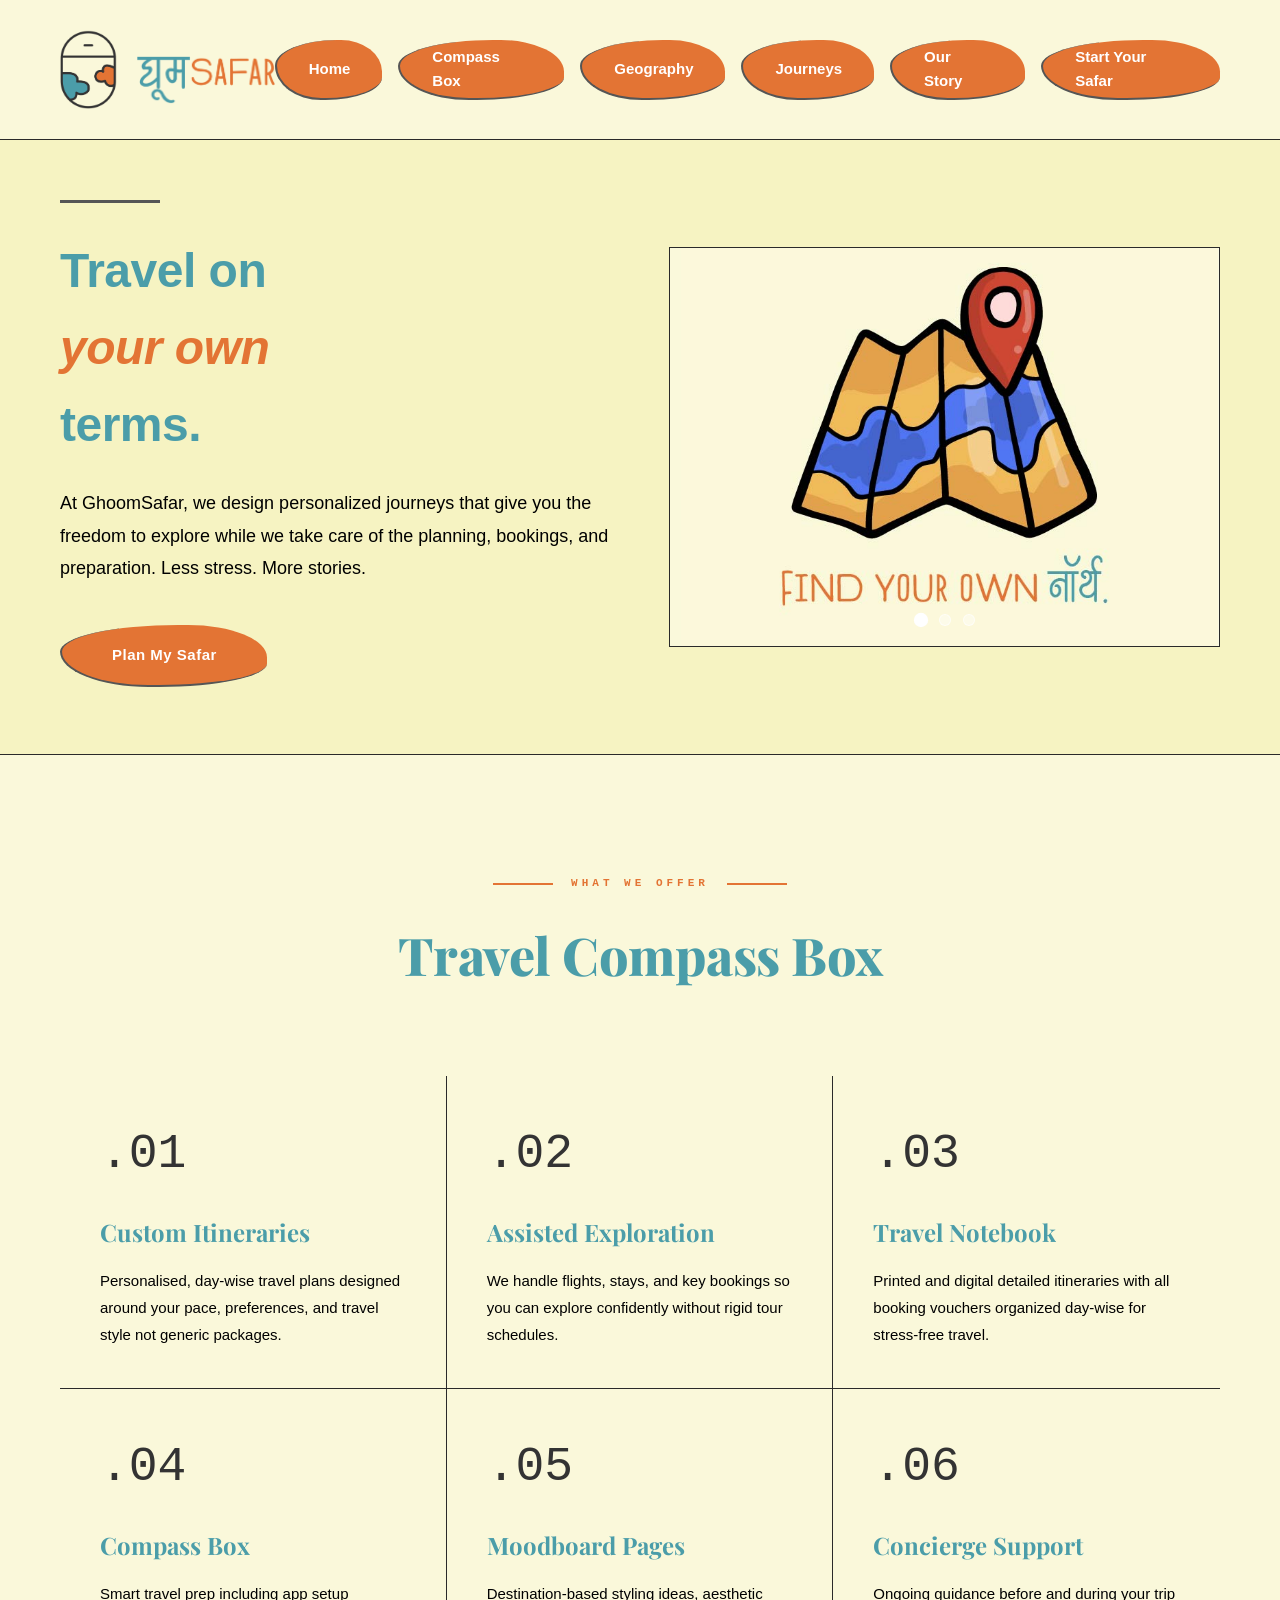
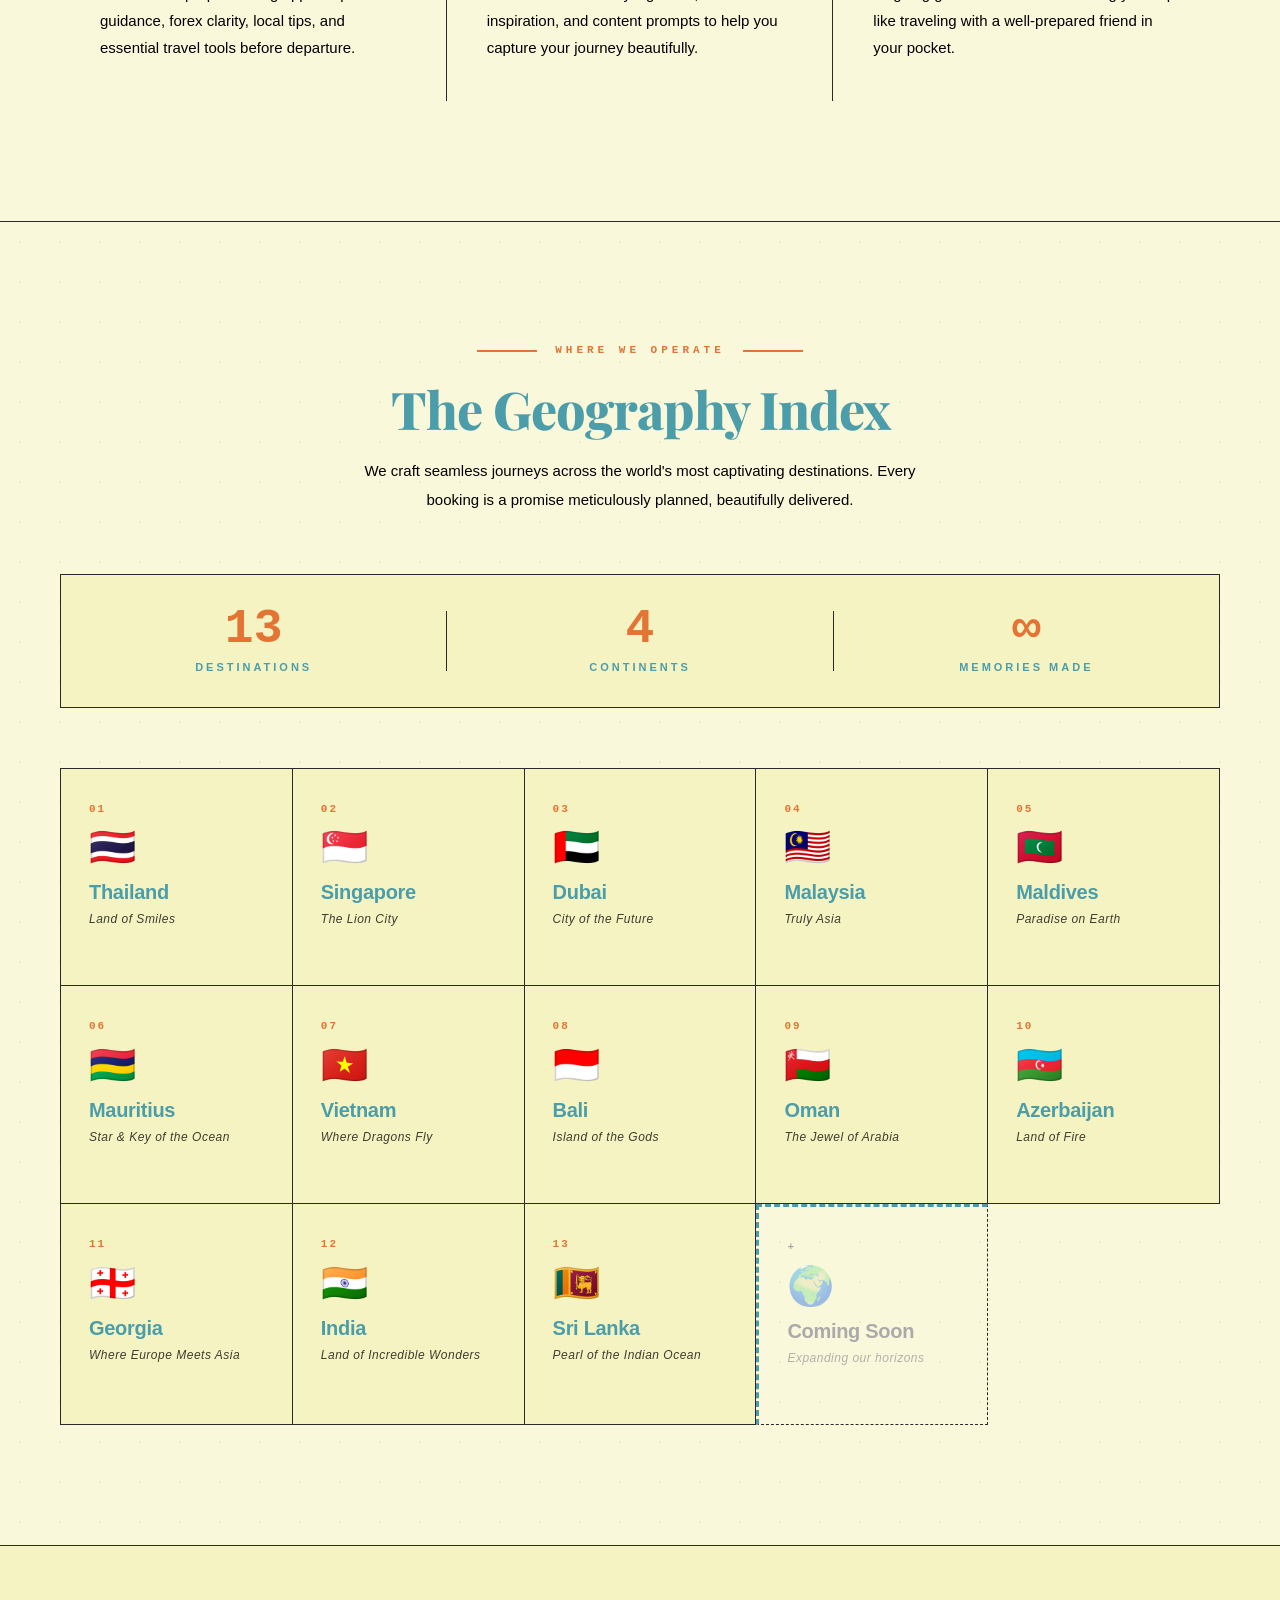
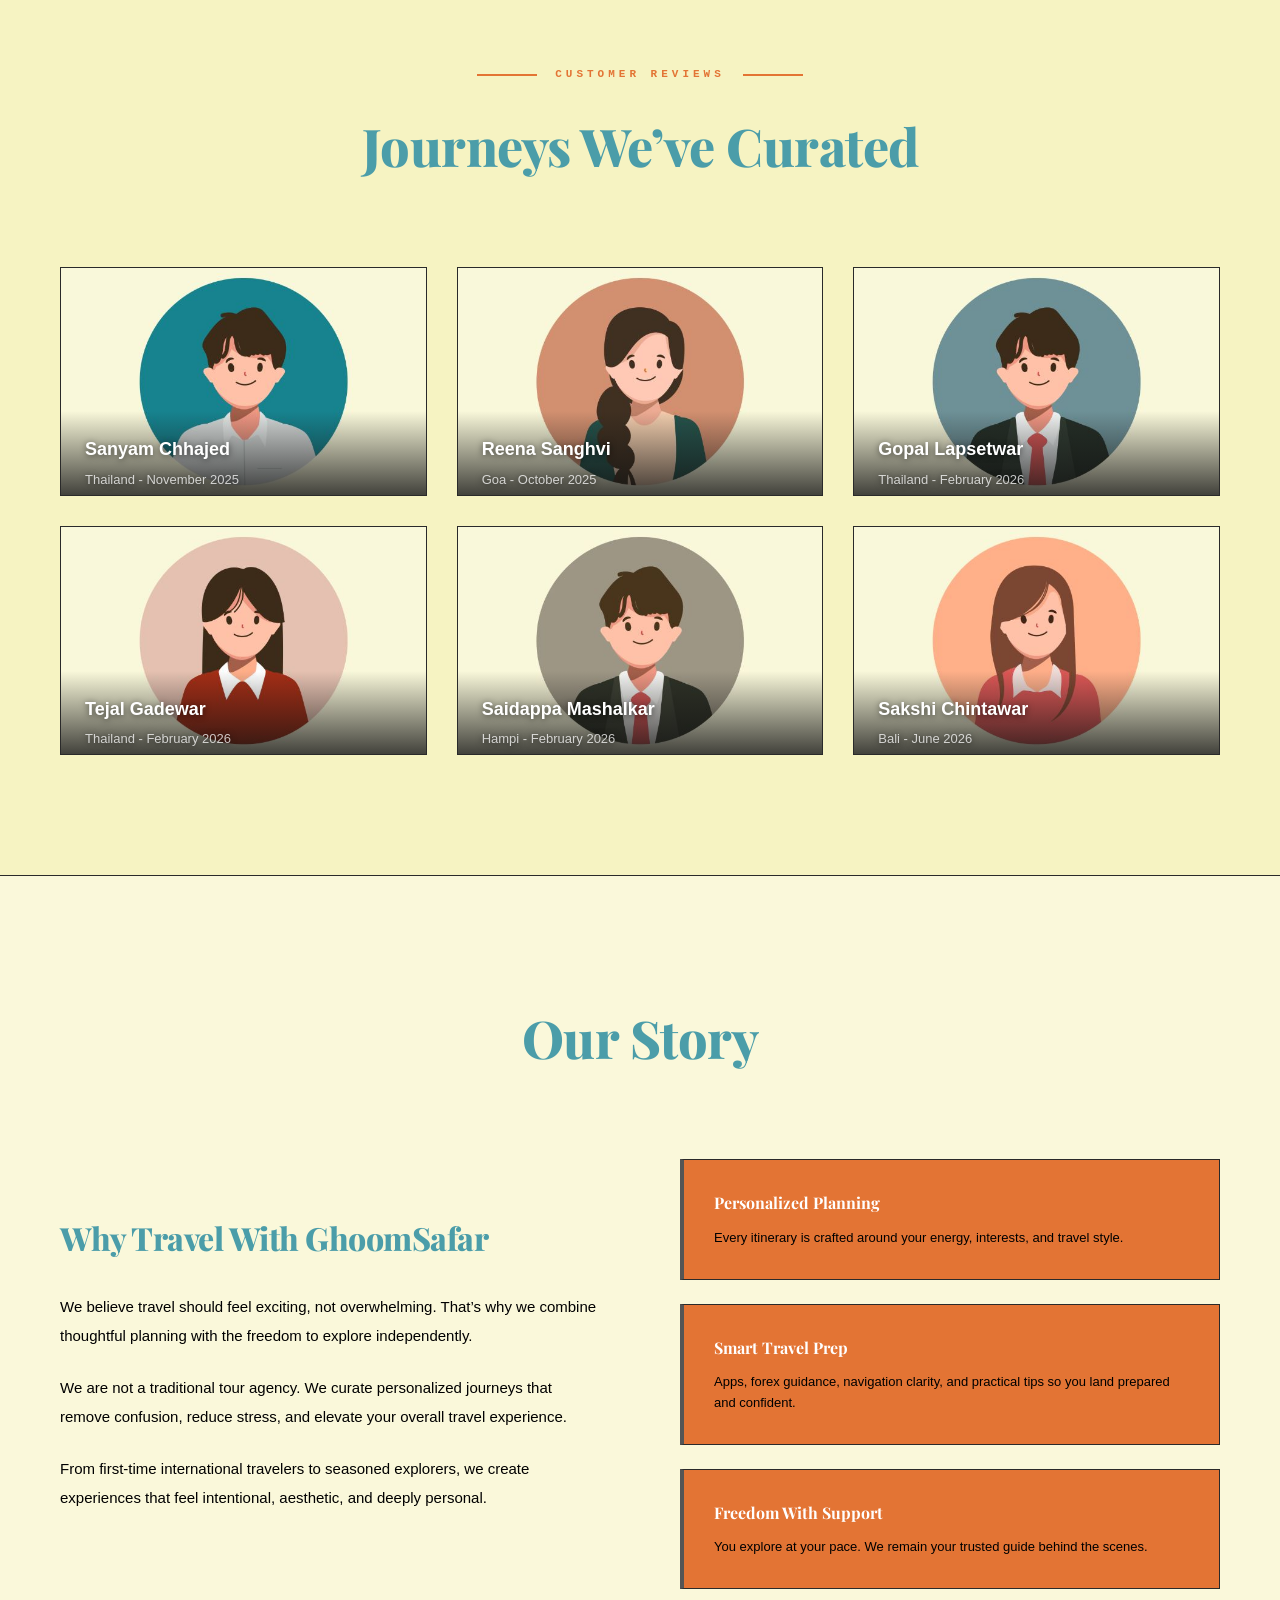
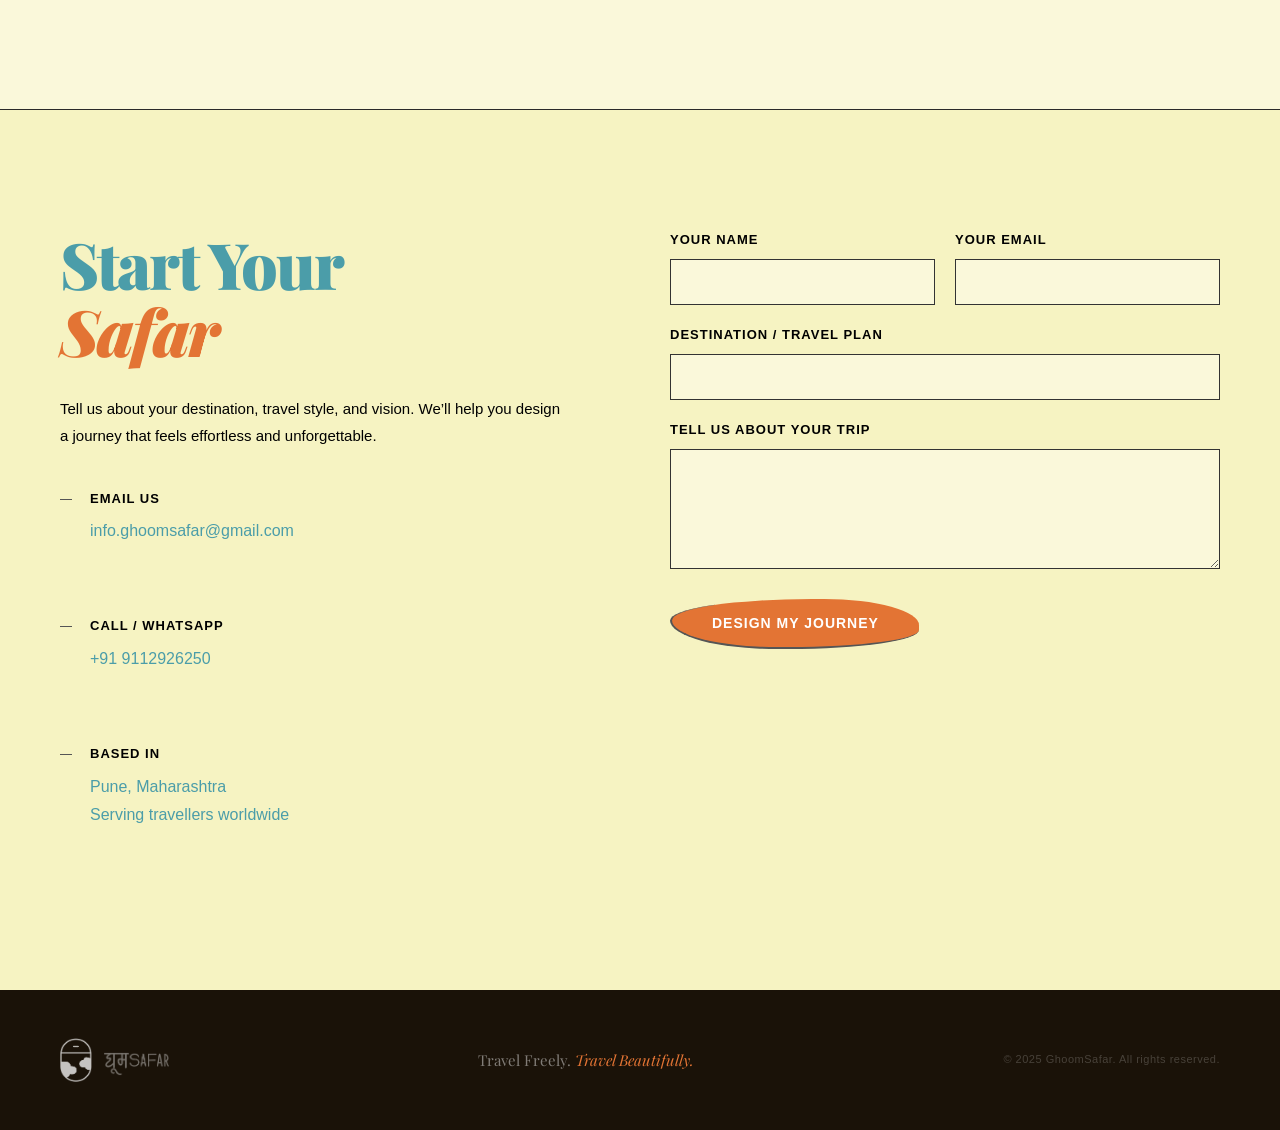
==== index.html @ ec487b44 "SEO enhancements" ====
<!DOCTYPE html>
<html lang="en">
<head>
    <meta charset="UTF-8">
    <meta name="viewport" content="width=device-width, initial-scale=1.0">
    <title>GhoomSafar | Personalized Travel Planning & Custom Itineraries</title>
    <meta name="description" content="GhoomSafar creates personalized, stress-free travel experiences with custom itineraries, assisted bookings, and destination-ready planning across 13+ global destinations.">
    <meta name="keywords" content="GhoomSafar, personalized travel, custom itineraries, travel planning, international travel, travel concierge, holidays to Thailand, Bali, Dubai, India, Sri Lanka, Mauritius">
    <meta name="robots" content="index, follow">
    <meta name="author" content="GhoomSafar">
    <meta name="theme-color" content="#F6F3C2">
    <meta property="og:type" content="website">
    <meta property="og:title" content="GhoomSafar | Personalized Travel Planning & Custom Itineraries">
    <meta property="og:description" content="Travel on your own terms with custom itineraries, assisted bookings, and thoughtful trip planning for global adventures.">
    <meta property="og:url" content="https://www.ghoomsafar.com/">
    <meta property="og:image" content="https://www.ghoomsafar.com/images/GhoomSafar-LogoNoBG.png">
    <meta property="og:site_name" content="GhoomSafar">
    <meta name="twitter:card" content="summary_large_image">
    <meta name="twitter:title" content="GhoomSafar | Personalized Travel Planning & Custom Itineraries">
    <meta name="twitter:description" content="Travel on your own terms with custom itineraries and complete trip support.">
    <meta name="twitter:image" content="https://www.ghoomsafar.com/images/GhoomSafar-LogoNoBG.png">
    <link rel="canonical" href="https://www.ghoomsafar.com/">
    <link rel="stylesheet" href="tooplate-graphite-creative.css">
    <link rel="stylesheet" href="geography-index-section.css">
    <link rel="preconnect" href="https://fonts.googleapis.com">
    <link rel="preconnect" href="https://fonts.gstatic.com" crossorigin>
    <link href="https://fonts.googleapis.com/css2?family=Playfair+Display:ital,wght@0,900;1,700&display=swap" rel="stylesheet">
    <link rel="icon" type="image/png" href="images/favicon.ico">
    <script type="application/ld+json">
    {
      "@context": "https://schema.org",
      "@graph": [
        {
          "@type": "WebSite",
          "name": "GhoomSafar",
          "url": "https://www.ghoomsafar.com/",
          "description": "Personalized travel planning and custom itineraries for stress-free global adventures.",
          "potentialAction": {
            "@type": "SearchAction",
            "target": "https://www.ghoomsafar.com/#contact",
            "query-input": "required name=search_term_string"
          }
        },
        {
          "@type": "TravelAgency",
          "name": "GhoomSafar",
          "url": "https://www.ghoomsafar.com/",
          "logo": "https://www.ghoomsafar.com/images/GhoomSafar-LogoNoBG.png",
          "description": "GhoomSafar creates tailored travel plans, booking support, and curated experiences for travellers across 13+ destinations worldwide.",
          "telephone": "+91-9112926250",
          "email": "info.ghoomsafar@gmail.com",
          "address": {
            "@type": "PostalAddress",
            "addressLocality": "Pune",
            "addressRegion": "Maharashtra",
            "addressCountry": "IN"
          },
          "areaServed": ["Worldwide", "Thailand", "Dubai", "Malaysia", "Maldives", "Mauritius", "Vietnam", "Georgia", "Azerbaijan", "Oman", "India", "Sri Lanka", "Bali"]
        }
      ]
    }
    </script>
<!--

Tooplate 2156 Graphite Creative

https://www.tooplate.com/view/2156-graphite-creative

Free HTML CSS Template

-->
</head>
<body>
    <!-- HEADER -->
    <header>
        <div class="header-container">
            <a href="https://www.ghoomsafar.com/" class="logo-area" onclick="scrollToTop(); return false;">
                <img src="images/GhoomSafar-LogoNoBG.png" alt="GhoomSafar Logo" class="logo-image">
                <div class="logo-text">
                    <img src="images/GhoomSafar-LogoText.png" alt="GhoomSafar" class="brand-text-image">
                </div>
            </a>
            <nav>
                <a href="#home" class="active">Home</a>
                <a href="#services">Compass Box</a>
                <a href="#geography">Geography</a>
                <a href="#portfolio">Journeys</a>
                <a href="#about">Our Story</a>
                <a href="#contact">Start Your Safar</a>
            </nav>
            <button class="menu-toggle" aria-label="Toggle menu">
                <span></span>
                <span></span>
                <span></span>
            </button>
        </div>
    </header>

    <!-- MAIN CONTENT -->
    <main>
        <!-- HERO SECTION -->
        <section id="home" class="section-hero">
            <div class="hero-container">
                <div class="hero-left">
                    <div class="hero-line"></div>
                    <h1 class="hero-title">Travel on<br><em>your own</em><br>terms.</h1>
                    <p>At GhoomSafar, we design personalized journeys that give you the freedom to explore while we take care of the planning, bookings, and preparation. Less stress. More stories.</p>
                    <a href="#contact" class="cta-button">Plan My Safar</a>
                </div>
                <div class="slider-container">
                    <div class="slide active" data-fallback="Travel planning">
                        <img src="images/Slideshow-image-1.jpg" alt="Couple reviewing a custom travel itinerary in a scenic destination">
                    </div>
                    <div class="slide" data-fallback="Travel moments">
                        <img src="images/Slideshow-image-2.jpg" alt="Travel inspiration and destination planning for a tropical escape">
                    </div>
                    <div class="slide" data-fallback="Adventure planning">
                        <img src="images/Slideshow-image-3.jpg" alt="Global travel planning with curated experiences and guided bookings">
                    </div>
                    <div class="slider-dots">
                        <div class="dot active" onclick="currentSlide(0)"></div>
                        <div class="dot" onclick="currentSlide(1)"></div>
                        <div class="dot" onclick="currentSlide(2)"></div>
                    </div>
                </div>
            </div>
        </section>

        <!-- SERVICES SECTION -->
        <section id="services" class="section-services">
            <div class="geography-eyebrow">
                <span class="geo-line"></span>
                <span class="geo-label">WHAT WE OFFER</span>
                <span class="geo-line"></span>
            </div>
            <div class="services-container">
                <h2 class="section-title">Travel Compass Box</h2>
                <div class="services-grid">
                    <div class="service-card">
                        <div class="service-number">.01</div>
                        <h3>Custom Itineraries</h3>
                        <p>Personalised, day-wise travel plans designed around your pace, preferences, and travel style not generic packages.</p>
                    </div>
                    <div class="service-card">
                        <div class="service-number">.02</div>
                        <h3>Assisted Exploration</h3>
                        <p>We handle flights, stays, and key bookings so you can explore confidently without rigid tour schedules.</p>
                    </div>
                    <div class="service-card">
                        <div class="service-number">.03</div>
                        <h3>Travel Notebook</h3>
                        <p>Printed and digital detailed itineraries with all booking vouchers organized day-wise for stress-free travel.</p>
                    </div>
                    <div class="service-card">
                        <div class="service-number">.04</div>
                        <h3>Compass Box</h3>
                        <p>Smart travel prep including app setup guidance, forex clarity, local tips, and essential travel tools before departure.</p>
                    </div>
                    <div class="service-card">
                        <div class="service-number">.05</div>
                        <h3>Moodboard Pages</h3>
                        <p>Destination-based styling ideas, aesthetic inspiration, and content prompts to help you capture your journey beautifully.</p>
                    </div>
                    <div class="service-card">
                        <div class="service-number">.06</div>
                        <h3>Concierge Support</h3>
                        <p>Ongoing guidance before and during your trip like traveling with a well-prepared friend in your pocket.</p>
                    </div>
                </div>
            </div>
        </section>

        <!-- ======== GEOGRAPHY INDEX SECTION ======== -->
        <section class="section-geography" id="geography">
            <div class="geography-container">

                <!-- Section Header -->
                <div class="geography-header">
                    <div class="geography-eyebrow">
                        <span class="geo-line"></span>
                        <span class="geo-label">WHERE WE OPERATE</span>
                        <span class="geo-line"></span>
                    </div>
                    <h2 class="section-title geography-title">The Geography Index</h2>
                    <p class="geography-subtitle">
                        We craft seamless journeys across the world's most captivating destinations.
                        Every booking is a promise meticulously planned, beautifully delivered.
                    </p>
                </div>

                <!-- Stats Row -->
                <div class="geo-stats">
                    <div class="geo-stat">
                        <span class="geo-stat-number" id="countryCounter">13</span>
                        <span class="geo-stat-label">Destinations</span>
                    </div>
                    <div class="geo-stat-divider"></div>
                    <div class="geo-stat">
                        <span class="geo-stat-number">4</span>
                        <span class="geo-stat-label">Continents</span>
                    </div>
                    <div class="geo-stat-divider"></div>
                    <div class="geo-stat">
                        <span class="geo-stat-number">∞</span>
                        <span class="geo-stat-label">Memories Made</span>
                    </div>
                </div>

                <!-- Country Grid -->
                <div class="geo-grid">

                    <!--
                      ============================================================
                      TO ADD NEW COUNTRIES:
                      Copy one .geo-card block below and update:
                        - data-index      → next sequential number (e.g. "12")
                        - data-region     → Asia / Middle East / Africa / etc.
                        - .geo-flag       → emoji flag
                        - .geo-country-name → country name
                        - .geo-tagline    → short description
                        - .geo-coords     → lat/lng for flavour
                      The grid is fluid — new cards slot in automatically.
                      ============================================================
                    -->

                    <div class="geo-card" data-index="01" data-region="Asia">
                        <div class="geo-card-inner">
                            <div class="geo-index">01</div>
                            <div class="geo-flag">🇹🇭</div>
                            <div class="geo-country-name">Thailand</div>
                            <div class="geo-tagline">Land of Smiles</div>
                            <div class="geo-coords">13.7°N · 100.5°E</div>
                            <div class="geo-hover-bar"></div>
                        </div>
                    </div>

                    <div class="geo-card" data-index="02" data-region="Asia">
                        <div class="geo-card-inner">
                            <div class="geo-index">02</div>
                            <div class="geo-flag">🇸🇬</div>
                            <div class="geo-country-name">Singapore</div>
                            <div class="geo-tagline">The Lion City</div>
                            <div class="geo-coords">1.3°N · 103.8°E</div>
                            <div class="geo-hover-bar"></div>
                        </div>
                    </div>

                    <div class="geo-card" data-index="03" data-region="Middle East">
                        <div class="geo-card-inner">
                            <div class="geo-index">03</div>
                            <div class="geo-flag">🇦🇪</div>
                            <div class="geo-country-name">Dubai</div>
                            <div class="geo-tagline">City of the Future</div>
                            <div class="geo-coords">25.2°N · 55.3°E</div>
                            <div class="geo-hover-bar"></div>
                        </div>
                    </div>

                    <div class="geo-card" data-index="04" data-region="Asia">
                        <div class="geo-card-inner">
                            <div class="geo-index">04</div>
                            <div class="geo-flag">🇲🇾</div>
                            <div class="geo-country-name">Malaysia</div>
                            <div class="geo-tagline">Truly Asia</div>
                            <div class="geo-coords">3.1°N · 101.7°E</div>
                            <div class="geo-hover-bar"></div>
                        </div>
                    </div>

                    <div class="geo-card" data-index="05" data-region="Asia">
                        <div class="geo-card-inner">
                            <div class="geo-index">05</div>
                            <div class="geo-flag">🇲🇻</div>
                            <div class="geo-country-name">Maldives</div>
                            <div class="geo-tagline">Paradise on Earth</div>
                            <div class="geo-coords">4.2°N · 73.2°E</div>
                            <div class="geo-hover-bar"></div>
                        </div>
                    </div>

                    <div class="geo-card" data-index="06" data-region="Africa">
                        <div class="geo-card-inner">
                            <div class="geo-index">06</div>
                            <div class="geo-flag">🇲🇺</div>
                            <div class="geo-country-name">Mauritius</div>
                            <div class="geo-tagline">Star &amp; Key of the Ocean</div>
                            <div class="geo-coords">20.3°S · 57.6°E</div>
                            <div class="geo-hover-bar"></div>
                        </div>
                    </div>

                    <div class="geo-card" data-index="07" data-region="Asia">
                        <div class="geo-card-inner">
                            <div class="geo-index">07</div>
                            <div class="geo-flag">🇻🇳</div>
                            <div class="geo-country-name">Vietnam</div>
                            <div class="geo-tagline">Where Dragons Fly</div>
                            <div class="geo-coords">14.1°N · 108.3°E</div>
                            <div class="geo-hover-bar"></div>
                        </div>
                    </div>

                    <div class="geo-card" data-index="08" data-region="Asia">
                        <div class="geo-card-inner">
                            <div class="geo-index">08</div>
                            <div class="geo-flag">🇮🇩</div>
                            <div class="geo-country-name">Bali</div>
                            <div class="geo-tagline">Island of the Gods</div>
                            <div class="geo-coords">8.4°S · 115.2°E</div>
                            <div class="geo-hover-bar"></div>
                        </div>
                    </div>

                    <div class="geo-card" data-index="09" data-region="Middle East">
                        <div class="geo-card-inner">
                            <div class="geo-index">09</div>
                            <div class="geo-flag">🇴🇲</div>
                            <div class="geo-country-name">Oman</div>
                            <div class="geo-tagline">The Jewel of Arabia</div>
                            <div class="geo-coords">23.6°N · 58.6°E</div>
                            <div class="geo-hover-bar"></div>
                        </div>
                    </div>

                    <div class="geo-card" data-index="10" data-region="Caucasus">
                        <div class="geo-card-inner">
                            <div class="geo-index">10</div>
                            <div class="geo-flag">🇦🇿</div>
                            <div class="geo-country-name">Azerbaijan</div>
                            <div class="geo-tagline">Land of Fire</div>
                            <div class="geo-coords">40.4°N · 49.9°E</div>
                            <div class="geo-hover-bar"></div>
                        </div>
                    </div>

                    <div class="geo-card" data-index="11" data-region="Caucasus">
                        <div class="geo-card-inner">
                            <div class="geo-index">11</div>
                            <div class="geo-flag">🇬🇪</div>
                            <div class="geo-country-name">Georgia</div>
                            <div class="geo-tagline">Where Europe Meets Asia</div>
                            <div class="geo-coords">42.3°N · 43.4°E</div>
                            <div class="geo-hover-bar"></div>
                        </div>
                    </div>

                    <div class="geo-card" data-index="12" data-region="Asia">
                        <div class="geo-card-inner">
                            <div class="geo-index">12</div>
                            <div class="geo-flag">🇮🇳</div>
                            <div class="geo-country-name">India</div>
                            <div class="geo-tagline">Land of Incredible Wonders</div>
                            <div class="geo-coords">20.6°N · 78.9°E</div>
                            <div class="geo-hover-bar"></div>
                        </div>
                    </div>

                    <div class="geo-card" data-index="13" data-region="Asia">
                        <div class="geo-card-inner">
                            <div class="geo-index">13</div>
                            <div class="geo-flag">🇱🇰</div>
                            <div class="geo-country-name">Sri Lanka</div>
                            <div class="geo-tagline">Pearl of the Indian Ocean</div>
                            <div class="geo-coords">7.8°N · 80.7°E</div>
                            <div class="geo-hover-bar"></div>
                        </div>
                    </div>

                    <!-- PLACEHOLDER — remove or replace when adding a real country -->
                    <div class="geo-card geo-card-placeholder" data-index="+" data-region="">
                        <div class="geo-card-inner">
                            <div class="geo-index">+</div>
                            <div class="geo-flag">🌍</div>
                            <div class="geo-country-name">Coming Soon</div>
                            <div class="geo-tagline">Expanding our horizons</div>
                            <div class="geo-coords">— · —</div>
                            <div class="geo-hover-bar"></div>
                        </div>
                    </div>

                </div>

            </div>
        </section>
        <!-- ======== END GEOGRAPHY INDEX SECTION ======== -->

        <!-- PORTFOLIO SECTION -->
        <section id="portfolio" class="section-portfolio">
            <div class="geography-eyebrow">
                <span class="geo-line"></span>
                <span class="geo-label">CUSTOMER REVIEWS</span>
                <span class="geo-line"></span>
            </div>
            <div class="portfolio-container">
                <h2 class="section-title">Journeys We’ve Curated</h2>
                <div class="portfolio-grid">
                    <div class="portfolio-item">
                        <img src="images/tooplate-creative-21.jpg" alt="Sanyam Chhajed's Thailand trip review and travel experience" loading="lazy">
                        <div class="portfolio-label">
                            <h3>Sanyam Chhajed</h3>
                            <p>Thailand - November 2025</p>
                        </div>
                        <div class="portfolio-data" hidden>
                            <p class="description">Thank you so much for such a wonderful trip. The travel was extremely smooth because all of the bookings you did were perfect. You guys were our google for the entire trip - just a message away, and we had our help in all the ways that we wanted. Definitely recommend choosing them for your next travels.</p>
                            <a href="https://www.youtube.com/@thatgoodgene" class="visit-url">View Journey</a>
                        </div>
                    </div>
                    <div class="portfolio-item">
                        <img src="images/tooplate-creative-22.jpg" alt="Reena Sanghvi's Goa trip feedback and itinerary review" loading="lazy">
                        <div class="portfolio-label">
                            <h3>Reena Sanghvi</h3>
                            <p>Goa - October 2025</p>
                        </div>
                        <div class="portfolio-data" hidden>
                            <p class="description">Thank you so much Surabhi and Nilay. Bahut sundar arrangement tha. Hume vishwaas hi nai hua ki flight se aana jaana karke aur itne sundar hotel me stay karne ke baad bhi humara itne reasonable price me trip kaise hua! Goa me hum sab ladies ne bahut enjoy kiya. God bless both of you 🥰🥰🥰</p>
                            <a href="https://www.youtube.com/@thatgoodgene" class="visit-url">View Journey</a>
                        </div>
                    </div>
                    <div class="portfolio-item">
                        <img src="images/tooplate-creative-23.jpg" alt="Gopal Lapsetwar's Thailand itinerary planning experience" loading="lazy">
                        <div class="portfolio-label">
                            <h3>Gopal Lapsetwar</h3>
                            <p>Thailand - February 2026</p>
                        </div>
                        <div class="portfolio-data" hidden>
                            <p class="description">We had a really great experience planning our Thailand trip with GhoomSafar. They prepared the itinerary exactly according to our preferences and were very flexible whenever we wanted to adjust or change places to visit.
                                The best part was the consolidated itinerary they shared with all the QR codes, timings, cab details, and contact numbers in one place. It made things extremely convenient during the trip, as we didn’t have to search for information anywhere else.
                                Whenever we had any questions or needed help, they were always available and very polite in their responses. The hotels they suggested were also excellent and perfectly within our budget.
                                Since they are experienced travelers, their suggestions about which places would be worth visiting really helped us make better decisions.
                                Overall, the entire trip was smooth, well-organized, and stress-free. Would definitely recommend them to anyone planning a Thailand trip.</p>
                            <a href="https://www.youtube.com/@thatgoodgene" class="visit-url">View Journey</a>
                        </div>
                    </div>
                    <div class="portfolio-item">
                        <img src="images/tooplate-creative-24.jpg" alt="Tejal Gadewar's Thailand trip review and budget-friendly itinerary" loading="lazy">
                        <div class="portfolio-label">
                            <h3>Tejal Gadewar</h3>
                            <p>Thailand - February 2026</p>
                        </div>
                        <div class="portfolio-data" hidden>
                            <p class="description">We were given multiple options for itinerary planning according to our preferences for the trip. The team helped us to explore certian locations on our own and that helped us to save a hefty amount of bucks. They are genuine, extremely supportive and we felt safe and that our money & trip was in safe hands with them.</p>
                            <a href="https://www.youtube.com/@thatgoodgene" class="visit-url">View Journey</a>
                        </div>
                    </div>
                    <div class="portfolio-item">
                        <img src="images/tooplate-creative-25.jpg" alt="Saidappa Mashalkar's Hampi trip with smooth travel planning" loading="lazy">
                        <div class="portfolio-label">
                            <h3>Saidappa Mashalkar</h3>
                            <p>Hampi - February 2026</p>
                        </div>
                        <div class="portfolio-data" hidden>
                            <p class="description">Thank you Nilay and Surabhi for such a wonderful trip arrangement. Stay was excellent, travel bus and driver were also good and food was amazing.
                                Entire Trip was very very well organised, we enjoyed a lot.
                                Thank you.</p>
                            <a href="https://www.youtube.com/@thatgoodgene" class="visit-url">View Journey</a>
                        </div>
                    </div>
                    <div class="portfolio-item">
                        <img src="images/tooplate-creative-26.jpg" alt="Sakshi Chintawar's Bali honeymoon planning and travel ideas" loading="lazy">
                        <div class="portfolio-label">
                            <h3>Sakshi Chintawar</h3>
                            <p>Bali - June 2026</p>
                        </div>
                        <div class="portfolio-data" hidden>
                            <p class="description">We are planning our honeymoon with GhoomSafar and they have given us some stellar ideas to explore unique places, get offbeat experiences, avoid rush and get the full bank for our bucks. We will definitely recommend GhoomSafar for best itineraries and value for money.</p>
                            <a href="https://www.youtube.com/@thatgoodgene" class="visit-url">View Journey</a>
                        </div>
                    </div>
                </div>
            </div>
        </section>

        <!-- ABOUT SECTION -->
        <section id="about" class="section-about">
            <h2 class="section-title">Our Story</h2>
            <div class="about-container">
                <div class="about-content">
                    <h3>Why Travel With GhoomSafar</h3>
                    <p>We believe travel should feel exciting, not overwhelming. That’s why we combine thoughtful planning with the freedom to explore independently.</p>
                    <p>We are not a traditional tour agency. We curate personalized journeys that remove confusion, reduce stress, and elevate your overall travel experience.</p>
                    <p>From first-time international travelers to seasoned explorers, we create experiences that feel intentional, aesthetic, and deeply personal.</p>
                </div>
                <div class="about-blocks">
                    <div class="about-block">
                        <h4>Personalized Planning</h4>
                        <p>Every itinerary is crafted around your energy, interests, and travel style.</p>
                    </div>
                    <div class="about-block">
                        <h4>Smart Travel Prep</h4>
                        <p>Apps, forex guidance, navigation clarity, and practical tips so you land prepared and confident.</p>
                    </div>
                    <div class="about-block">
                        <h4>Freedom With Support</h4>
                        <p>You explore at your pace. We remain your trusted guide behind the scenes.</p>
                    </div>
                </div>
            </div>
        </section>

        <!-- CONTACT SECTION -->
        <section id="contact" class="section-contact">
            <div class="contact-container">
                <div class="contact-info">
                    <h3>Start Your<br><em>Safar</em></h3>
                    <p>Tell us about your destination, travel style, and vision. We’ll help you design a journey that feels effortless and unforgettable.</p>
                    <div class="contact-details">
                        <div class="contact-item">
                            <label>Email Us</label>
                            <p>info.ghoomsafar@gmail.com</p>
                        </div>
                        <div class="contact-item">
                            <label>Call / WhatsApp</label>
                            <p>+91 9112926250</p>
                        </div>
                        <div class="contact-item">
                            <label>Based In</label>
                            <p>Pune, Maharashtra<br>Serving travellers worldwide</p>
                        </div>
                    </div>
                </div>
                <form class="contact-form" id="contactForm">
                    <div class="form-row">
                        <div class="form-group">
                            <label for="name">Your Name</label>
                            <input type="text" id="name" name="name" required>
                        </div>
                        <div class="form-group">
                            <label for="email">Your Email</label>
                            <input type="email" id="email" name="email" required>
                        </div>
                    </div>
                    <div class="form-group full-width">
                        <label for="subject">Destination / Travel Plan</label>
                        <input type="text" id="subject" name="subject" required>
                    </div>
                    <div class="form-group full-width">
                        <label for="message">Tell Us About Your Trip</label>
                        <textarea id="message" name="message" required></textarea>
                    </div>
                    <button type="submit" class="submit-btn">Design My Journey</button>
                </form>
                <div class="form-success" id="formSuccess">
                    <div class="success-icon">✈</div>
                    <h4>Your Safar request is on its way!</h4>
                    <p>We'll get back to you within 24 hours.</p>
                </div>
            </div>
        </section>

        <!-- PORTFOLIO MODAL -->
        <div id="portfolioModal" class="portfolio-modal">
            <div class="modal-content">
                <button class="modal-close" onclick="closePortfolioModal()">&times;</button>
                <img id="modalImage" src="" alt="" class="modal-image">
                <div class="modal-details">
                    <h3 id="modalTitle"></h3>
                    <p id="modalCategory"></p>
                    <p id="modalDescription"></p>
                    <ul id="modalFeatures"></ul>

                </div>
            </div>
        </div>
    </main>

    <!-- FOOTER -->
    <footer>
        <div class="footer-inner">
            <div class="footer-left">
                <img src="images/GhoomSafar-LogoNoBG.png" alt="GhoomSafar Logo" class="footer-logo-img">
                <img src="images/GhoomSafar-LogoText.png" alt="GhoomSafar" class="footer-logo-text">
            </div>
            <p class="footer-tagline">Travel Freely. <em>Travel Beautifully.</em></p>
            <p class="footer-copy">© 2025 GhoomSafar. All rights reserved.</p>
        </div>
    </footer>

    <script data-cfasync="false" src="/cdn-cgi/scripts/5c5dd728/cloudflare-static/email-decode.min.js"></script>
	<script src="tooplate-graphite-script.js"></script>
    <script src="geography-index-section.js"></script>
</body>
</html>
---- tooplate-graphite-creative.css ----
@charset "utf-8";
/* CSS Document 

Tooplate 2156 Graphite Creative

https://www.tooplate.com/view/2156-graphite-creative

*/

* {
	margin: 0;
	padding: 0;
	box-sizing: border-box;
}

html {
	scroll-behavior: smooth;
}

body {
	font-family: 'Segoe UI', Tahoma, Geneva, Verdana, sans-serif;
	background-color: #F6F3C2;
	color: #4B9DA9;
	line-height: 1.6;
}

/* HEADER */
header {
	height: 140px;
	background-color: #faf8da;
	border-bottom: 1px solid #2a2a2a;
	display: flex;
	align-items: center;
	justify-content: space-between;
	padding: 0 60px;
	position: sticky;
	top: 0;
	z-index: 100;
}

.header-container {
	max-width: 1200px;
	margin: 0 auto;
	width: 100%;
	display: flex;
	align-items: center;
	justify-content: space-between;
}

.logo-area {
	display: flex;
	align-items: center;
	gap: 20px;
	cursor: pointer;
	text-decoration: none;
	color: #4B9DA9;
	transition: all 0.3s ease;
}

.logo-area:hover {
	opacity: 0.8;
}

/*.logo-vector {
	width: 80px;
	height: 80px;
	background: linear-gradient(135deg, #444 0%, #333 100%);
	clip-path: polygon(0 0, 100% 0, 80% 100%, 0 80%);
	display: flex;
	align-items: center;
	justify-content: center;
	font-weight: bold;
	color: white;
	font-size: 24px;
}*/

.logo-image {
	height: 80px;
	width: auto;
	object-fit: contain;
}

.brand-text-image {
    margin-top: 20px;
	height: 50px;   /* matches previous heading visual height */
	width: auto;
	display: block;
}

.logo-text p {
	font-size: 12px;
	color: #000;
	margin-top: 4px;
	letter-spacing: 2px;
	text-transform: uppercase;
}

/* NAVIGATION */
nav {
	display: flex;
	gap: 16px;
	align-items: center;
}

nav a {
	height: 60px;
	padding: 0 32px;
	display: flex;
	align-items: center;
	background-color: #E37434;
	color: #ffffff;
	text-decoration: none;
	font-size: 15px;
	font-weight: 600;
	border-left: 2px solid #555;
	border-bottom: 2px solid #555;
	transition: all 0.3s ease;
	position: relative;
	overflow: hidden;
	cursor: pointer;
	clip-path: polygon(0 0, 85% 0, 100% 100%, 0 100%);
}

nav a::before {
	content: '';
	position: absolute;
	bottom: 0;
	left: 0;
	width: 100%;
	height: 0;
	background-color: #444;
	transition: height 0.3s ease;
	z-index: -1;
}

nav a:hover,
nav a.active {
	color: white;
}

nav a:hover::before,
nav a.active::before {
	height: 20%;
}

/* MOBILE MENU TOGGLE */
.menu-toggle {
	display: none;
	flex-direction: column;
	gap: 6px;
	cursor: pointer;
	background: none;
	border: none;
	padding: 0;
}

.menu-toggle span {
	width: 28px;
	height: 3px;
	background-color: #4B9DA9;
	transition: all 0.3s ease;
}

/* MAIN SECTIONS */
main {
	min-height: calc(100vh - 200px);
}

/* HERO SECTION */
.section-hero {
	min-height: 480px;
	display: flex;
	align-items: center;
	padding: 60px;
	background-color: #F6F3C2;
	position: relative;
	overflow: hidden;
}

.hero-container {
	max-width: 1200px;
	margin: 0 auto;
	width: 100%;
	display: flex;
	gap: 60px;
	align-items: center;
}

.hero-left {
	flex: 1;
	z-index: 2;
}

.hero-line {
	width: 100px;
	height: 3px;
	background: #555;
	margin: 0 0 30px 0;
}

.hero-left h1,
.hero-left h2 {
	font-size: 48px;
	font-weight: 600;
	margin-bottom: 24px;
	letter-spacing: -0.5px;
}

.hero-left h1 em,
.hero-left h2 em {
	font-style: italic;
	color: #E37434;
	font-weight: 700;
}

.hero-left p {
	font-size: 18px;
	color: #000;
	margin-bottom: 40px;
	line-height: 1.8;
}

.cta-button {
	display: inline-block;
	padding: 18px 50px;
	background-color: #E37434;
	color: white;
	text-decoration: none;
	font-weight: 600;
	font-size: 15px;
	border: none;
	border-left: 2px solid #555;
	border-bottom: 2px solid #555;
	transition: all 0.3s ease;
	letter-spacing: 0.5px;
	cursor: pointer;
	position: relative;
	overflow: hidden;
	clip-path: polygon(0 0, 90% 0, 100% 100%, 0 100%);
}

.cta-button::before {
	content: '';
	position: absolute;
	bottom: 0;
	left: 0;
	width: 100%;
	height: 0;
	background-color: #444;
	transition: height 0.3s ease;
	z-index: -1;
}

.cta-button:hover {
	color: white;
}

.cta-button:hover::before {
	height: 20%;
}

/* IMAGE SLIDER - FIXED WITH FADE ANIMATION */
.slider-container {
	flex: 1;
	position: relative;
	height: 400px;
	overflow: hidden;
	border: 1px solid #2a2a2a;
	background-color: #E37434;
	background-image: linear-gradient(135deg, #E37434 0%, #2a2a2a 100%);
}

.slide {
	position: absolute;
	width: 100%;
	height: 100%;
	opacity: 0;
	transition: opacity 1.5s ease-in-out;
	display: flex;
	align-items: center;
	justify-content: center;
	background-color: #F6F3C2;
}

.slide.active {
	opacity: 1;
	z-index: 5;
}

.slide img {
	width: 100%;
	height: 100%;
	object-fit: cover;
	display: block;
}

/* Fallback text for slides if images don't load */
.slide::after {
	content: attr(data-fallback);
	position: absolute;
	top: 50%;
	left: 50%;
	transform: translate(-50%, -50%);
	color: #555;
	font-size: 18px;
	text-align: center;
	opacity: 0;
	transition: opacity 0.3s;
}

.slide img[alt] {
	position: relative;
}

.slide img:not([src]),
.slide img[src=""] {
	opacity: 0;
}

.slide:not(:has(img[src])) ::after {
	opacity: 1;
}

.slider-dots {
	position: absolute;
	bottom: 20px;
	left: 50%;
	transform: translateX(-50%);
	display: flex;
	gap: 12px;
	z-index: 10;
}

.dot {
	width: 12px;
	height: 12px;
	background-color: rgba(255, 255, 255, 0.4);
	border-radius: 50%;
	cursor: pointer;
	transition: all 0.3s ease;
	border: 1px solid rgba(255, 255, 255, 0.6);
}

.dot.active {
	background-color: white;
	transform: scale(1.2);
}

/* SERVICES SECTION - REDESIGNED WITH NUMBERS */
.section-services {
	padding: 120px 60px;
	background-color: #faf8da;
	border-top: 1px solid #2a2a2a;
}

.services-container {
	max-width: 1200px;
	margin: 0 auto;
}

.section-title {
	font-size: 52px;
	font-weight: 800;
	margin-bottom: 80px;
	text-align: center;
	letter-spacing: -0.5px;
}

.services-grid {
	display: grid;
	grid-template-columns: repeat(auto-fit, minmax(320px, 1fr));
	gap: 0;
}

.service-card {
	padding: 40px;
	background-color: transparent;
	border-right: 1px solid #2a2a2a;
	border-bottom: 1px solid #2a2a2a;
	transition: all 0.3s ease;
	position: relative;
	overflow: hidden;
}

.service-card:nth-child(3n) {
	border-right: none;
}

.service-card:nth-last-child(-n+3) {
	border-bottom: none;
}

.service-card::before {
	content: '';
	position: absolute;
	top: 0;
	left: 0;
	width: 4px;
	height: 0;
	background: linear-gradient(180deg, #555 0%, #333 100%);
	transition: height 0.3s ease;
}

.service-card:hover::before {
	height: 100%;
}

.service-number {
	font-size: 48px;
	font-weight: 300;
	color: #333;
	margin-bottom: 20px;
	font-family: 'Courier New', monospace;
	position: relative;
	display: inline-block;
}

.service-card:hover .service-number {
	color: #555;
}

.service-number::after {
	content: '';
	position: absolute;
	bottom: -5px;
	left: 0;
	width: 100%;
	height: 1px;
	background: #555;
	transform: scaleX(0);
	transition: transform 0.3s ease;
}

.service-card:hover .service-number::after {
	transform: scaleX(1);
}

.service-card h3 {
	font-size: 24px;
	margin-bottom: 16px;
	font-weight: 700;
}

.service-card p {
	color: #000;
	font-size: 15px;
	line-height: 1.8;
}

/* PORTFOLIO SECTION */
.section-portfolio {
	padding: 120px 60px;
	background-color: #F6F3C2;
	border-top: 1px solid #2a2a2a;
}

.portfolio-container {
	max-width: 1200px;
	margin: 0 auto;
}

.portfolio-grid {
	display: grid;
	grid-template-columns: repeat(auto-fit, minmax(300px, 1fr));
	gap: 30px;
}

.portfolio-item {
	aspect-ratio: 16/10;
	background: #E37434;
	border: 1px solid #2a2a2a;
	overflow: hidden;
	position: relative;
	cursor: pointer;
}

.portfolio-item::before {
	content: '';
	position: absolute;
	top: 0;
	left: 0;
	right: 0;
	bottom: 0;
	background: linear-gradient(135deg, #000 0%, transparent 100%);
	opacity: 0;
	transition: opacity 0.3s ease;
	z-index: 1;
}

.portfolio-item:hover::before {
	opacity: 0.4;
}

.portfolio-item img {
	width: 100%;
	height: 100%;
	object-fit: cover;
	transition: transform 0.3s ease;
}

.portfolio-item:hover img {
	transform: scale(1.05);
}

.portfolio-label {
	position: absolute;
	bottom: 0;
	left: 0;
	right: 0;
	padding: 24px;
	background: linear-gradient(180deg, transparent 0%, rgba(18, 18, 18, 0.98) 100%);
	transform: translateY(20px);
	transition: transform 0.3s ease;
	z-index: 2;
}

.portfolio-item:hover .portfolio-label {
	transform: translateY(0);
}

.portfolio-label h3 {
	font-size: 18px;
	margin-bottom: 6px;
	font-weight: 700;
	color: #ffffff;
	text-shadow: 0 1px 6px rgba(0, 0, 0, 0.6);
}

.portfolio-label p {
	font-size: 13px;
	color: rgba(255, 255, 255, 0.75);
	text-shadow: 0 1px 6px rgba(0, 0, 0, 0.6);
}

/* ABOUT SECTION */
.section-about {
	padding: 120px 60px;
	background-color: #faf8da;
	border-top: 1px solid #2a2a2a;
}

.about-container {
	max-width: 1200px;
	margin: 0 auto;
	display: grid;
	grid-template-columns: 1fr 1fr;
	gap: 80px;
	align-items: center;
}

.about-content h3 {
	font-size: 32px;
	font-weight: 800;
	margin-bottom: 30px;
	letter-spacing: -0.5px;
}

.about-content p {
	color: #000;
	margin-bottom: 24px;
	line-height: 1.9;
	font-size: 15px;
}

.about-content p a {
	color: #4B9DA9;
	text-decoration: underline;
	transition: color 0.3s ease;
}

.about-content p a:hover {
	color: white;
}

.about-blocks {
	display: flex;
	flex-direction: column;
	gap: 24px;
}

.about-block {
	padding: 30px;
	background-color: #E37434;
	border-left: 4px solid #555;
	border-top: 1px solid #2a2a2a;
	border-right: 1px solid #2a2a2a;
	border-bottom: 1px solid #2a2a2a;
}

.about-block h4 {
	font-size: 16px;
	margin-bottom: 12px;
	font-weight: 700;
	color: #ffffff;
}

.about-block p {
	font-size: 13px;
	color: #000;
	margin-bottom: 0;
}

/* CONTACT SECTION - IMPROVED 2 COLUMN DESIGN */
.section-contact {
	padding: 120px 60px;
	background-color: #F6F3C2;
	border-top: 1px solid #2a2a2a;
}

.contact-container {
	max-width: 1200px;
	margin: 0 auto;
	display: grid;
	grid-template-columns: 1fr 1fr;
	gap: 60px;
}

.contact-info {
	padding-right: 40px;
}

.contact-info h3 {
	font-size: 36px;
	font-weight: 800;
	margin-bottom: 30px;
}

.contact-info p {
	color: #000;
	margin-bottom: 40px;
	font-size: 15px;
	line-height: 1.8;
}

.contact-details {
	display: flex;
	flex-direction: column;
	gap: 30px;
}

.contact-item {
	display: flex;
	flex-direction: column;
	gap: 8px;
	position: relative;
	padding-left: 30px;
}

.contact-item::before {
	content: '';
	position: absolute;
	left: 0;
	top: 10px;
	width: 12px;
	height: 1px;
	background-color: #555;
}

.contact-item label {
	font-size: 13px;
	color: #000;
	text-transform: uppercase;
	letter-spacing: 1px;
	font-weight: 600;
}

.contact-item a,
.contact-item p {
	color: #4B9DA9;
	text-decoration: none;
	font-size: 16px;
	transition: color 0.3s ease;
}

.contact-item a:hover {
	color: #fff;
}

/* CONTACT FORM */
.contact-form {
	display: flex;
	flex-direction: column;
	gap: 20px;
}

.form-row {
	display: grid;
	grid-template-columns: 1fr 1fr;
	gap: 20px;
}

.form-group {
	display: flex;
	flex-direction: column;
	gap: 8px;
}

.form-group.full-width {
	grid-column: span 2;
}

.form-group label {
	font-size: 13px;
	color: #000;
	text-transform: uppercase;
	letter-spacing: 1px;
	font-weight: 600;
}

.form-group input,
.form-group textarea {
	padding: 14px 16px;
	background-color: #faf8da;
	background-color: #faf8da;
	border: 1px solid #333;
	color: #4B9DA9;
	font-family: inherit;
	font-size: 14px;
	transition: all 0.3s ease;
}

.form-group input:focus,
.form-group textarea:focus {
	outline: none;
	border-color: #555;
	background-color: #2a2a2a;
}

.form-group textarea {
	min-height: 120px;
	resize: vertical;
}

.submit-btn {
	padding: 16px 40px;
	background-color: #E37434;
	color: white;
	border: none;
	border-left: 2px solid #555;
	border-bottom: 2px solid #555;
	font-weight: 600;
	font-size: 14px;
	cursor: pointer;
	transition: all 0.3s ease;
	text-transform: uppercase;
	letter-spacing: 1px;
	margin-top: 10px;
	align-self: flex-start;
	position: relative;
	overflow: hidden;
	clip-path: polygon(0 0, 90% 0, 100% 100%, 0 100%);
}

.submit-btn::before {
	content: '';
	position: absolute;
	bottom: 0;
	left: 0;
	width: 100%;
	height: 0;
	background-color: #444;
	transition: height 0.3s ease;
	z-index: -1;
}

.submit-btn:hover {
	color: white;
}

.submit-btn:hover::before {
	height: 20%;
}

/* FOOTER */
footer {
    background-color: #1a1208;
    padding: 48px 60px;
}

.footer-inner {
    max-width: 1200px;
    margin: 0 auto;
    display: flex;
    align-items: center;
    justify-content: space-between;
    gap: 24px;
}

.footer-left {
    display: flex;
    align-items: center;
    gap: 12px;
}

.footer-logo-img {
    height: 44px;
    width: auto;
    filter: brightness(0) invert(1);
    opacity: 0.75;
}

.footer-logo-text {
    height: 24px;
    width: auto;
    filter: brightness(0) invert(1);
    opacity: 0.4;
    margin-top: 8px;
}

.footer-tagline {
    font-family: 'Playfair Display', Georgia, serif;
    font-size: 15px;
    color: rgba(255,255,255,0.45);
}

.footer-tagline em {
    font-style: italic;
    color: #E37434;
}

.footer-copy {
    font-size: 11px;
    color: rgba(255,255,255,0.2);
    letter-spacing: 0.5px;
}

@media (max-width: 768px) {
    footer { padding: 36px 20px; }
    .footer-inner {
        flex-direction: column;
        text-align: center;
        gap: 16px;
    }
}

/* RESPONSIVE */
@media (max-width: 1024px) {
	header {
		padding: 0 40px;
	}

	nav {
		gap: 12px;
	}

	nav a {
		padding: 0 20px;
		font-size: 13px;
	}

	.section-hero {
		padding: 60px 40px;
	}

	.hero-container {
		flex-direction: column;
	}

	.hero-left {
		width: 100%;
		max-width: 600px;
	}

	.slider-container {
		height: 350px;
		width: 100%;
		max-width: 600px;
		flex: none;
	}

	.section-services,
	.section-portfolio,
	.section-about,
	.section-contact {
		padding: 80px 40px;
	}

	.hero-left h1,
	.hero-left h2 {
		font-size: 40px;
	}

	.section-title {
		font-size: 36px;
		margin-bottom: 60px;
	}

	.about-container {
		grid-template-columns: 1fr;
		gap: 50px;
	}

	.contact-container {
		grid-template-columns: 1fr;
		gap: 50px;
	}

	.contact-info {
		padding-right: 0;
	}

	.services-grid {
		grid-template-columns: repeat(2, 1fr);
	}

	.service-card:nth-child(2n) {
		border-right: none;
	}

	.service-card:nth-child(3n) {
		border-right: 1px solid #2a2a2a;
	}
}

/* Tablet landscape specific fixes */
@media (max-width: 1024px) and (orientation: landscape) {
	.slider-container {
		height: 300px;
	}
}

/* iPad Pro and larger tablets */
@media (min-width: 769px) and (max-width: 1024px) {
	.slider-container {
		height: 380px;
		margin: 0 auto;
	}
}

/* PORTFOLIO POPUP/MODAL */
.portfolio-modal {
	display: none;
	position: fixed;
	top: 0;
	left: 0;
	width: 100%;
	height: 100%;
	background-color: rgba(0, 0, 0, 0.8);
	z-index: 2000;
	align-items: center;
	justify-content: center;
	backdrop-filter: blur(4px);
}

.portfolio-modal.active {
	display: flex;
}

.modal-content {
	background-color: #F6F3C2;
	border: 1px solid #2a2a2a;
	max-width: 900px;
	width: 90%;
	max-height: 90vh;
	overflow-y: auto;
	position: relative;
	display: flex;
	gap: 40px;
	padding: 40px;
}

.modal-image {
	width: 50%;
	flex-shrink: 0;
	aspect-ratio: 4 / 3;
	object-fit: cover;
	border: 1px solid #2a2a2a;
	align-self: flex-start;
}

.modal-content>.modal-details {
	width: 50%;
	display: flex;
	flex-direction: column;
}

.modal-details h3#modalTitle {
	font-size: 28px;
	margin-bottom: 8px;
	font-weight: 700;
	color: #4B9DA9;
}

.modal-details p#modalCategory {
	color: #000;
	font-size: 14px;
	font-weight: 600;
	letter-spacing: 1px;
	margin: 0 0 20px 0;
	text-transform: uppercase;
	padding-bottom: 20px;
	border-bottom: 1px solid #2a2a2a;
}

.modal-details p#modalDescription {
	color: #000;
	font-size: 15px;
	line-height: 1.8;
	margin-bottom: 20px;
}

.modal-details ul {
	list-style: none;
	margin-bottom: 30px;
	padding-left: 0;
}

.modal-details li {
	color: #000;
	font-size: 15px;
	line-height: 1.8;
	margin-bottom: 12px;
	padding-left: 24px;
	position: relative;
}

.modal-details li::before {
	content: '•';
	position: absolute;
	left: 0;
	color: #555;
	font-size: 20px;
	font-weight: bold;
}

.modal-visit-btn {
	display: inline-block;
	padding: 14px 40px;
	background-color: #333;
	color: white;
	text-decoration: none;
	font-weight: 600;
	font-size: 14px;
	border: none;
	border-left: 2px solid #555;
	border-bottom: 2px solid #555;
	transition: all 0.3s ease;
	letter-spacing: 0.5px;
	cursor: pointer;
	position: relative;
	overflow: hidden;
	z-index: 10;
	clip-path: polygon(0 0, 90% 0, 100% 100%, 0 100%);
}

.modal-visit-btn::before {
	content: '';
	position: absolute;
	bottom: 0;
	left: 0;
	width: 100%;
	height: 0;
	background-color: #444;
	transition: height 0.3s ease;
	z-index: -1;
}

.modal-visit-btn:hover {
	color: white;
}

.modal-visit-btn:hover::before {
	height: 20%;
}


.modal-close {
	position: absolute;
	top: 15px;
	right: 15px;
	width: 40px;
	height: 40px;
	background: none;
	border: none;
	color: #4B9DA9;
	font-size: 28px;
	cursor: pointer;
	transition: all 0.3s ease;
	display: flex;
	align-items: center;
	justify-content: center;
	z-index: 20;
	padding: 0;
	pointer-events: auto;
}

.modal-close:hover {
	color: white;
	transform: rotate(90deg);
}

@media (max-width: 768px) {
	.modal-content {
		flex-direction: column;
		gap: 20px;
		padding: 50px 20px 30px 20px;
		max-height: 85vh;
	}

	.modal-content>.modal-image {
		width: 100%;
		order: 2;
	}

	.modal-content>.modal-details {
		width: 100%;
		order: 1;
	}

	.modal-details h3#modalTitle {
		font-size: 22px;
		margin-bottom: 8px;
	}

	.modal-details p#modalCategory {
		font-size: 13px;
		margin-bottom: 15px;
		padding-bottom: 15px;
	}

	.modal-details p#modalDescription {
		font-size: 14px;
		margin-bottom: 15px;
	}

	.modal-details li {
		font-size: 14px;
		margin-bottom: 10px;
	}

	.modal-visit-btn {
		padding: 12px 32px;
		font-size: 13px;
	}
}

/* Scrollbar styling for modal */
.modal-content::-webkit-scrollbar {
	width: 6px;
}

.modal-content::-webkit-scrollbar-track {
	background: #faf8da;
}

.modal-content::-webkit-scrollbar-thumb {
	background: #333;
	border-radius: 3px;
}

.modal-content::-webkit-scrollbar-thumb:hover {
	background: #444;
}

@media (max-width: 768px) {
	header {
		height: auto;
		padding: 15px 20px;
		justify-content: space-between;
	}

	.logo-vector {
		width: 40px;
		height: 40px;
		font-size: 12px;
	}

	.logo-text h1 {
		font-size: 18px;
	}

	.logo-text p {
		font-size: 6px;
	}

	nav {
		display: none;
		position: fixed;
		top: 80px;
		right: 20px;
		left: auto;
		background-color: #faf8da;
		flex-direction: column;
		padding: 20px;
		gap: 10px;
		border-bottom: 1px solid #2a2a2a;
		max-height: calc(100vh - 80px);
		overflow-y: auto;
		z-index: 999;
		width: auto;
	}

	nav.active {
		display: flex;
	}

	/* Scrollbar styling for mobile menu */
	nav::-webkit-scrollbar {
		width: 6px;
	}

	nav::-webkit-scrollbar-track {
		background: #F6F3C2;
	}

	nav::-webkit-scrollbar-thumb {
		background: #333;
		border-radius: 3px;
	}

	nav::-webkit-scrollbar-thumb:hover {
		background: #444;
	}

	nav a {
		width: auto;
		height: 50px;
		flex-shrink: 0;
		padding: 0 24px;
		min-width: 150px;
	}

	.menu-toggle {
		display: flex;
	}

	.menu-toggle.active span:nth-child(1) {
		transform: rotate(45deg) translateY(9px);
	}

	.menu-toggle.active span:nth-child(2) {
		opacity: 0;
	}

	.menu-toggle.active span:nth-child(3) {
		transform: rotate(-45deg) translateY(-9px);
	}

	.section-hero {
		padding: 40px 20px;
		min-height: auto;
	}

	.hero-container {
		gap: 40px;
		display: flex;
		flex-direction: column;
		align-items: center;
	}

	.hero-left {
		width: 100%;
	}

	.hero-left h2 {
		font-size: 32px;
	}

	.hero-left p {
		font-size: 16px;
		margin-bottom: 30px;
	}

	.cta-button {
		padding: 14px 40px;
		font-size: 14px;
	}

	.slider-container {
		height: 300px;
		min-height: 300px;
		width: 100%;
		max-width: none;
		position: relative;
		display: block;
		flex: none;
	}

	.slide {
		position: absolute;
		top: 0;
		left: 0;
		width: 100%;
		height: 100%;
	}

	.slider-dots {
		bottom: 10px;
	}

	.dot {
		width: 10px;
		height: 10px;
	}

	.section-services,
	.section-portfolio,
	.section-about,
	.section-contact {
		padding: 60px 20px;
	}

	.section-title {
		font-size: 28px;
		margin-bottom: 40px;
	}

	.services-grid {
		grid-template-columns: 1fr;
	}

	.service-card {
		border-right: none;
		border-bottom: 1px solid #2a2a2a;
	}

	.service-card:last-child {
		border-bottom: none;
	}

	.portfolio-grid {
		grid-template-columns: 1fr;
	}

	.form-row {
		grid-template-columns: 1fr;
	}

	.form-group.full-width {
		grid-column: span 1;
	}

	footer {
		padding: 30px 20px;
		font-size: 11px;
	}
}

/* ── Magazine-style serif headings ── */
.hero-left h2 {
  font-family: 'Playfair Display', Georgia, serif;
  font-size: clamp(42px, 6vw, 80px);
  font-weight: 900;
  line-height: 1.05;
  letter-spacing: -1.5px;
}

.hero-left h2 em {
  font-style: italic;
  color: #E37434;
}

.contact-info h3 {
  font-family: 'Playfair Display', Georgia, serif;
  font-size: clamp(38px, 5vw, 64px);
  font-weight: 900;
  letter-spacing: -2px;
  line-height: 1.05;
}

.contact-info h3 em {
  font-style: italic;
  color: #E37434;
}

/* ── Playfair Display for all section titles ── */
.section-title,
.hero-left h2,
.contact-info h3,
.about-content h3,
.service-card h3,
.about-block h4 {
  font-family: 'Playfair Display', Georgia, serif;
}


/* ── Amoeba / Cloud shaped buttons ── */
nav a,
.cta-button,
.submit-btn,
.modal-visit-btn {
  clip-path: none;
  border-radius: 60% 40% 55% 45% / 45% 55% 40% 60%;
  transition: border-radius 0.6s ease, background-color 0.3s ease;
}

nav a:hover,
.cta-button:hover,
.submit-btn:hover,
.modal-visit-btn:hover {
  border-radius: 45% 55% 40% 60% / 60% 40% 55% 45%;
}

/* ── Form success animation ── */
.form-success {
    display: none;
    flex-direction: column;
    align-items: center;
    justify-content: center;
    text-align: center;
    padding: 60px 40px;
    gap: 16px;
    opacity: 0;
    transform: translateY(20px);
    transition: opacity 0.5s ease, transform 0.5s ease;
}

.form-success.active {
    display: flex;
    opacity: 1;
    transform: translateY(0);
}

.success-icon {
    font-size: 52px;
    animation: planeFly 1.2s ease forwards;
}

@keyframes planeFly {
    0%   { transform: translateX(-40px) rotate(-10deg); opacity: 0; }
    60%  { transform: translateX(8px) rotate(5deg);  opacity: 1; }
    100% { transform: translateX(0px) rotate(0deg);  opacity: 1; }
}

.form-success h4 {
    font-family: 'Playfair Display', Georgia, serif;
    font-size: 24px;
    font-weight: 700;
    color: #1a1208;
}

.form-success p {
    font-size: 14px;
    color: #000;
    opacity: 0.55;
}
---- geography-index-section.css ----
/*
  ====================================================
  THE GEOGRAPHY INDEX — CSS
  Append this to tooplate-graphite-creative.css
  or include as a separate <link> after main CSS.
  
  Brand tokens used (matching existing site):
    --bg-main:   #F6F3C2
    --bg-alt:    #faf8da
    --accent:    #E37434
    --teal:      #4B9DA9
    --border:    #2a2a2a
    --dark:      #333
    --text:      #000
  ====================================================
*/

/* ─── GEOGRAPHY SECTION WRAPPER ─── */
.section-geography {
  padding: 120px 60px;
  background-color: #faf8da;
  border-top: 1px solid #2a2a2a;
  overflow: hidden;
  position: relative;
}

/* subtle dot-grid background texture — same spirit as the brand */
.section-geography::before {
  content: '';
  position: absolute;
  inset: 0;
  background-image: radial-gradient(circle, #2a2a2a 1px, transparent 1px);
  background-size: 40px 40px;
  opacity: 0.06;
  pointer-events: none;
}

.geography-container {
  max-width: 1200px;
  margin: 0 auto;
  position: relative;
  z-index: 1;
}

/* ─── HEADER BLOCK ─── */
.geography-header {
  text-align: center;
  margin-bottom: 60px;
}

.geography-eyebrow {
  display: flex;
  align-items: center;
  justify-content: center;
  gap: 18px;
  margin-bottom: 20px;
}

.geo-line {
  display: block;
  width: 60px;
  height: 2px;
  background-color: #E37434;
}

.geo-label {
  font-size: 11px;
  font-weight: 700;
  letter-spacing: 4px;
  color: #E37434;
  text-transform: uppercase;
  font-family: 'Courier New', monospace;
}

.geography-title {
  font-size: 52px;
  font-weight: 800;
  color: #4B9DA9;
  letter-spacing: -1px;
  margin-bottom: 20px;
  line-height: 1.1;
}

.geography-subtitle {
  max-width: 560px;
  margin: 0 auto;
  color: #000;
  font-size: 15px;
  line-height: 1.9;
}

/* ─── STATS ROW ─── */
.geo-stats {
  display: flex;
  align-items: center;
  justify-content: center;
  gap: 0;
  margin-bottom: 60px;
  border: 1px solid #2a2a2a;
  background-color: #F6F3C2;
  overflow: hidden;
}

.geo-stat {
  flex: 1;
  padding: 30px 20px;
  text-align: center;
}

.geo-stat-divider {
  width: 1px;
  height: 60px;
  background-color: #2a2a2a;
  flex-shrink: 0;
}

.geo-stat-number {
  display: block;
  font-size: 48px;
  font-weight: 800;
  color: #E37434;
  font-family: 'Courier New', monospace;
  line-height: 1;
  margin-bottom: 6px;
}

.geo-stat-label {
  display: block;
  font-size: 11px;
  letter-spacing: 3px;
  text-transform: uppercase;
  color: #4B9DA9;
  font-weight: 600;
}

/* ─── FILTER CHIPS ─── */
.geo-filters {
  display: flex;
  align-items: center;
  gap: 10px;
  flex-wrap: wrap;
  margin-bottom: 40px;
}

.geo-filter-label {
  font-size: 11px;
  letter-spacing: 2px;
  text-transform: uppercase;
  color: #4B9DA9;
  font-weight: 700;
  font-family: 'Courier New', monospace;
  margin-right: 6px;
}

.geo-filter {
  padding: 8px 20px;
  border: 1px solid #2a2a2a;
  background-color: transparent;
  color: #333;
  font-size: 12px;
  font-weight: 600;
  letter-spacing: 1.5px;
  text-transform: uppercase;
  cursor: pointer;
  transition: all 0.25s ease;
  font-family: inherit;
  clip-path: polygon(0 0, 92% 0, 100% 100%, 0 100%);
  position: relative;
}

.geo-filter:hover {
  background-color: #4B9DA9;
  color: #fff;
  border-color: #4B9DA9;
}

.geo-filter.active {
  background-color: #E37434;
  color: #fff;
  border-color: #E37434;
}

/* ─── COUNTRY GRID ─── */
.geo-grid {
  display: grid;
  grid-template-columns: repeat(auto-fill, minmax(220px, 1fr));
  gap: 0;
  border-top: 1px solid #2a2a2a;
  border-left: 1px solid #2a2a2a;
}

/* ─── SINGLE CARD ─── */
.geo-card {
  border-right: 1px solid #2a2a2a;
  border-bottom: 1px solid #2a2a2a;
  cursor: default;
  position: relative;
  overflow: hidden;
  background-color: #F6F3C2;
  transition: background-color 0.3s ease;
}

.geo-card:hover {
  background-color: #fff9d6;
  z-index: 2;
}

/* orange side-bar reveal on hover */
.geo-hover-bar {
  position: absolute;
  left: 0;
  top: 0;
  width: 4px;
  height: 0;
  background-color: #E37434;
  transition: height 0.35s cubic-bezier(0.4, 0, 0.2, 1);
}

.geo-card:hover .geo-hover-bar {
  height: 100%;
}

.geo-card-inner {
  padding: 32px 28px 28px;
  display: flex;
  flex-direction: column;
  gap: 6px;
  min-height: 190px;
  justify-content: center;
}

.geo-index {
  font-family: 'Courier New', monospace;
  font-size: 11px;
  font-weight: 700;
  color: #E37434;
  letter-spacing: 2px;
  margin-bottom: 4px;
}

.geo-flag {
  font-size: 38px;
  line-height: 1;
  margin-bottom: 8px;
  transition: transform 0.3s ease;
}

.geo-card:hover .geo-flag {
  transform: scale(1.15);
}

.geo-country-name {
  font-size: 20px;
  font-weight: 800;
  color: #4B9DA9;
  letter-spacing: -0.3px;
  line-height: 1.2;
}

.geo-tagline {
  font-size: 12px;
  color: #000;
  letter-spacing: 0.5px;
  font-style: italic;
  opacity: 0.75;
}

.geo-coords {
  font-size: 10px;
  font-family: 'Courier New', monospace;
  color: #4B9DA9;
  letter-spacing: 1.5px;
  margin-top: 6px;
  opacity: 0;
  transform: translateY(4px);
  transition: opacity 0.3s ease, transform 0.3s ease;
}

.geo-card:hover .geo-coords {
  opacity: 0.7;
  transform: translateY(0);
}

/* ─── PLACEHOLDER CARD ─── */
.geo-card-placeholder {
  background-color: transparent;
  border-style: dashed;
}

.geo-card-placeholder .geo-country-name {
  color: #aaa;
}

.geo-card-placeholder .geo-index {
  color: #aaa;
}

.geo-card-placeholder .geo-flag {
  opacity: 0.4;
}

.geo-card-placeholder .geo-tagline {
  color: #999;
}

.geo-card-placeholder:hover {
  background-color: transparent;
}

.geo-card-placeholder .geo-hover-bar {
  background-color: #aaa;
}

/* ─── HIDDEN (filtered out) state ─── */
.geo-card.geo-hidden {
  display: none;
}

/* ─── ENTRANCE ANIMATION ─── */
@keyframes geoFadeUp {
  from {
    opacity: 0;
    transform: translateY(20px);
  }
  to {
    opacity: 1;
    transform: translateY(0);
  }
}

.geo-card {
  animation: geoFadeUp 0.5s ease both;
}

/* stagger per card — first 12 cards */
.geo-card:nth-child(1)  { animation-delay: 0.05s; }
.geo-card:nth-child(2)  { animation-delay: 0.10s; }
.geo-card:nth-child(3)  { animation-delay: 0.15s; }
.geo-card:nth-child(4)  { animation-delay: 0.20s; }
.geo-card:nth-child(5)  { animation-delay: 0.25s; }
.geo-card:nth-child(6)  { animation-delay: 0.30s; }
.geo-card:nth-child(7)  { animation-delay: 0.35s; }
.geo-card:nth-child(8)  { animation-delay: 0.40s; }
.geo-card:nth-child(9)  { animation-delay: 0.45s; }
.geo-card:nth-child(10) { animation-delay: 0.50s; }
.geo-card:nth-child(11) { animation-delay: 0.55s; }
.geo-card:nth-child(12) { animation-delay: 0.60s; }

/* ─── RESPONSIVE ─── */
@media (max-width: 1024px) {
  .section-geography {
    padding: 90px 40px;
  }

  .geography-title {
    font-size: 42px;
  }

  .geo-grid {
    grid-template-columns: repeat(auto-fill, minmax(200px, 1fr));
  }
}

@media (max-width: 768px) {
  .section-geography {
    padding: 70px 24px;
  }

  .geography-title {
    font-size: 34px;
  }

  .geo-stats {
    flex-direction: column;
    gap: 0;
  }

  .geo-stat-divider {
    width: 80%;
    height: 1px;
  }

  .geo-grid {
    grid-template-columns: repeat(2, 1fr);
  }

  .geo-filters {
    gap: 8px;
  }
}

@media (max-width: 480px) {
  .geography-title {
    font-size: 28px;
  }

  .geo-grid {
    grid-template-columns: 1fr 1fr;
  }

  .geo-card-inner {
    padding: 22px 16px 20px;
    min-height: 160px;
  }

  .geo-country-name {
    font-size: 16px;
  }

  .geo-flag {
    font-size: 28px;
  }
}
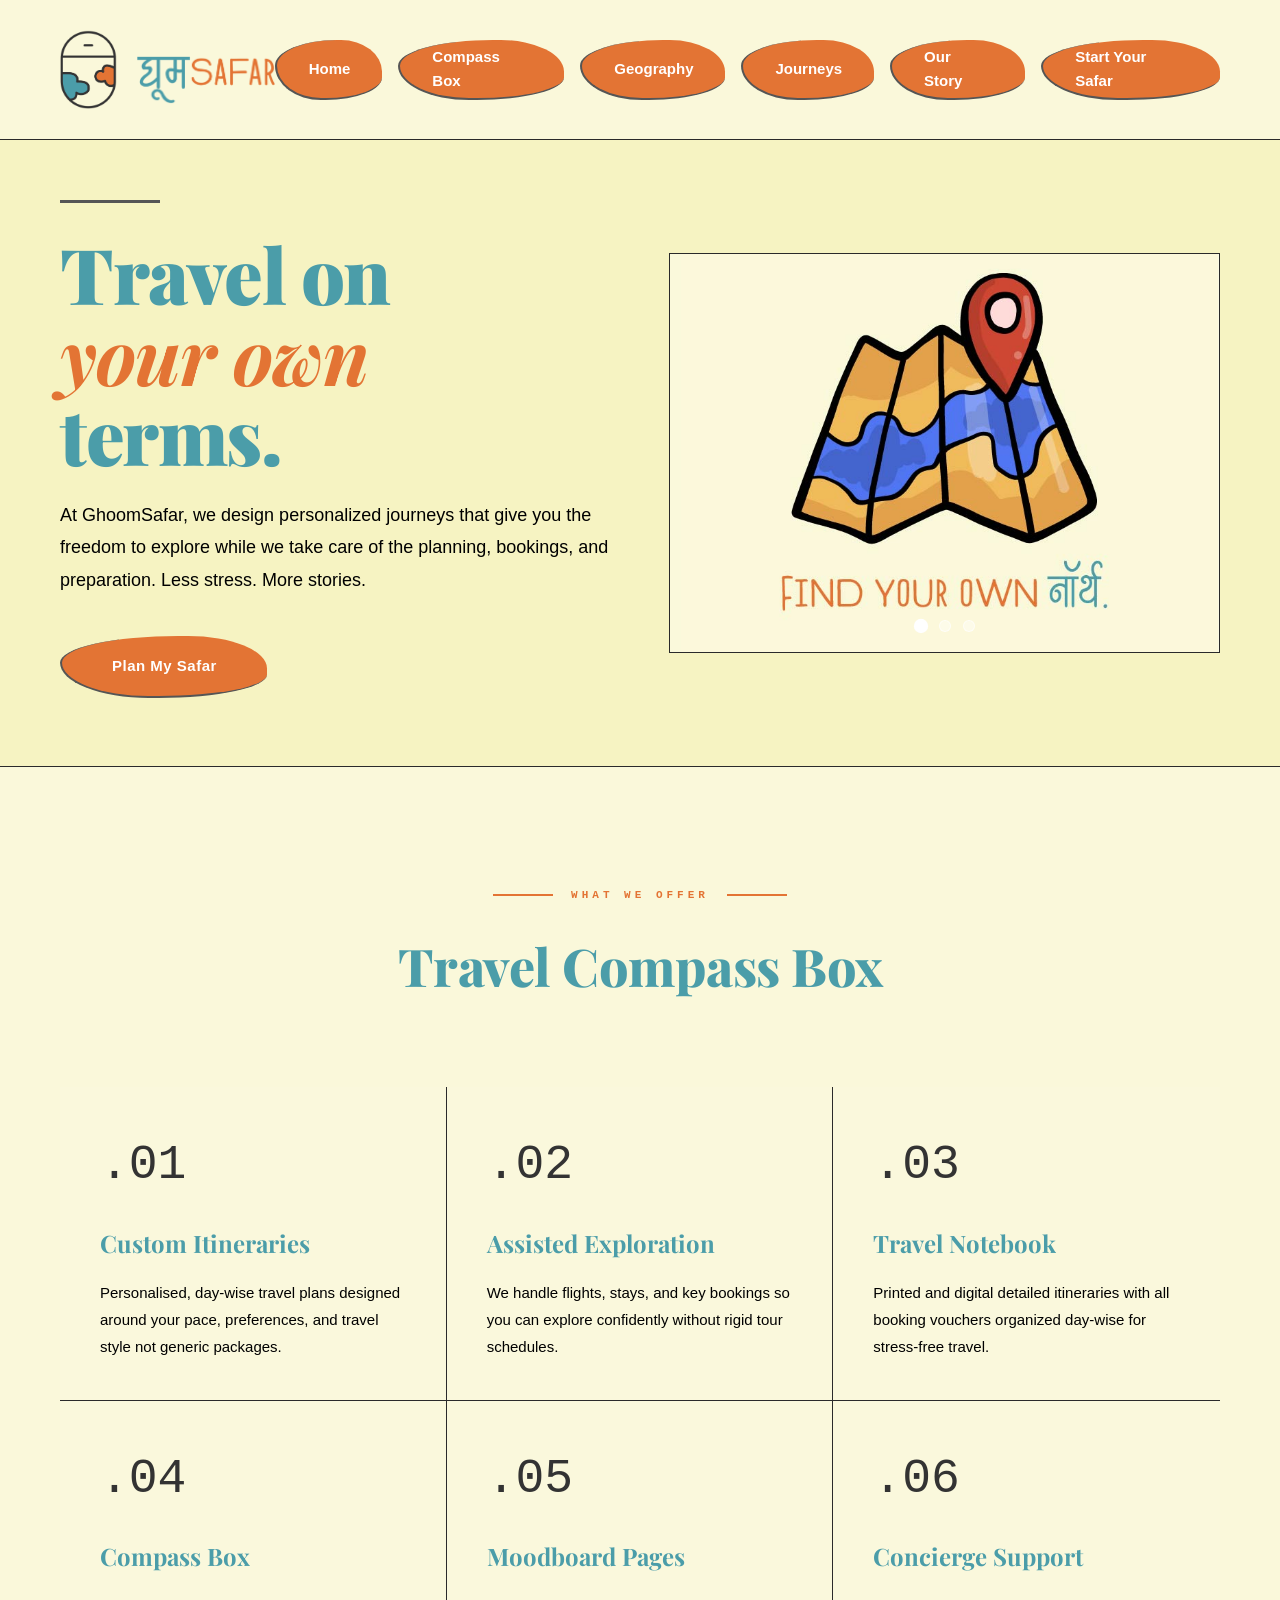
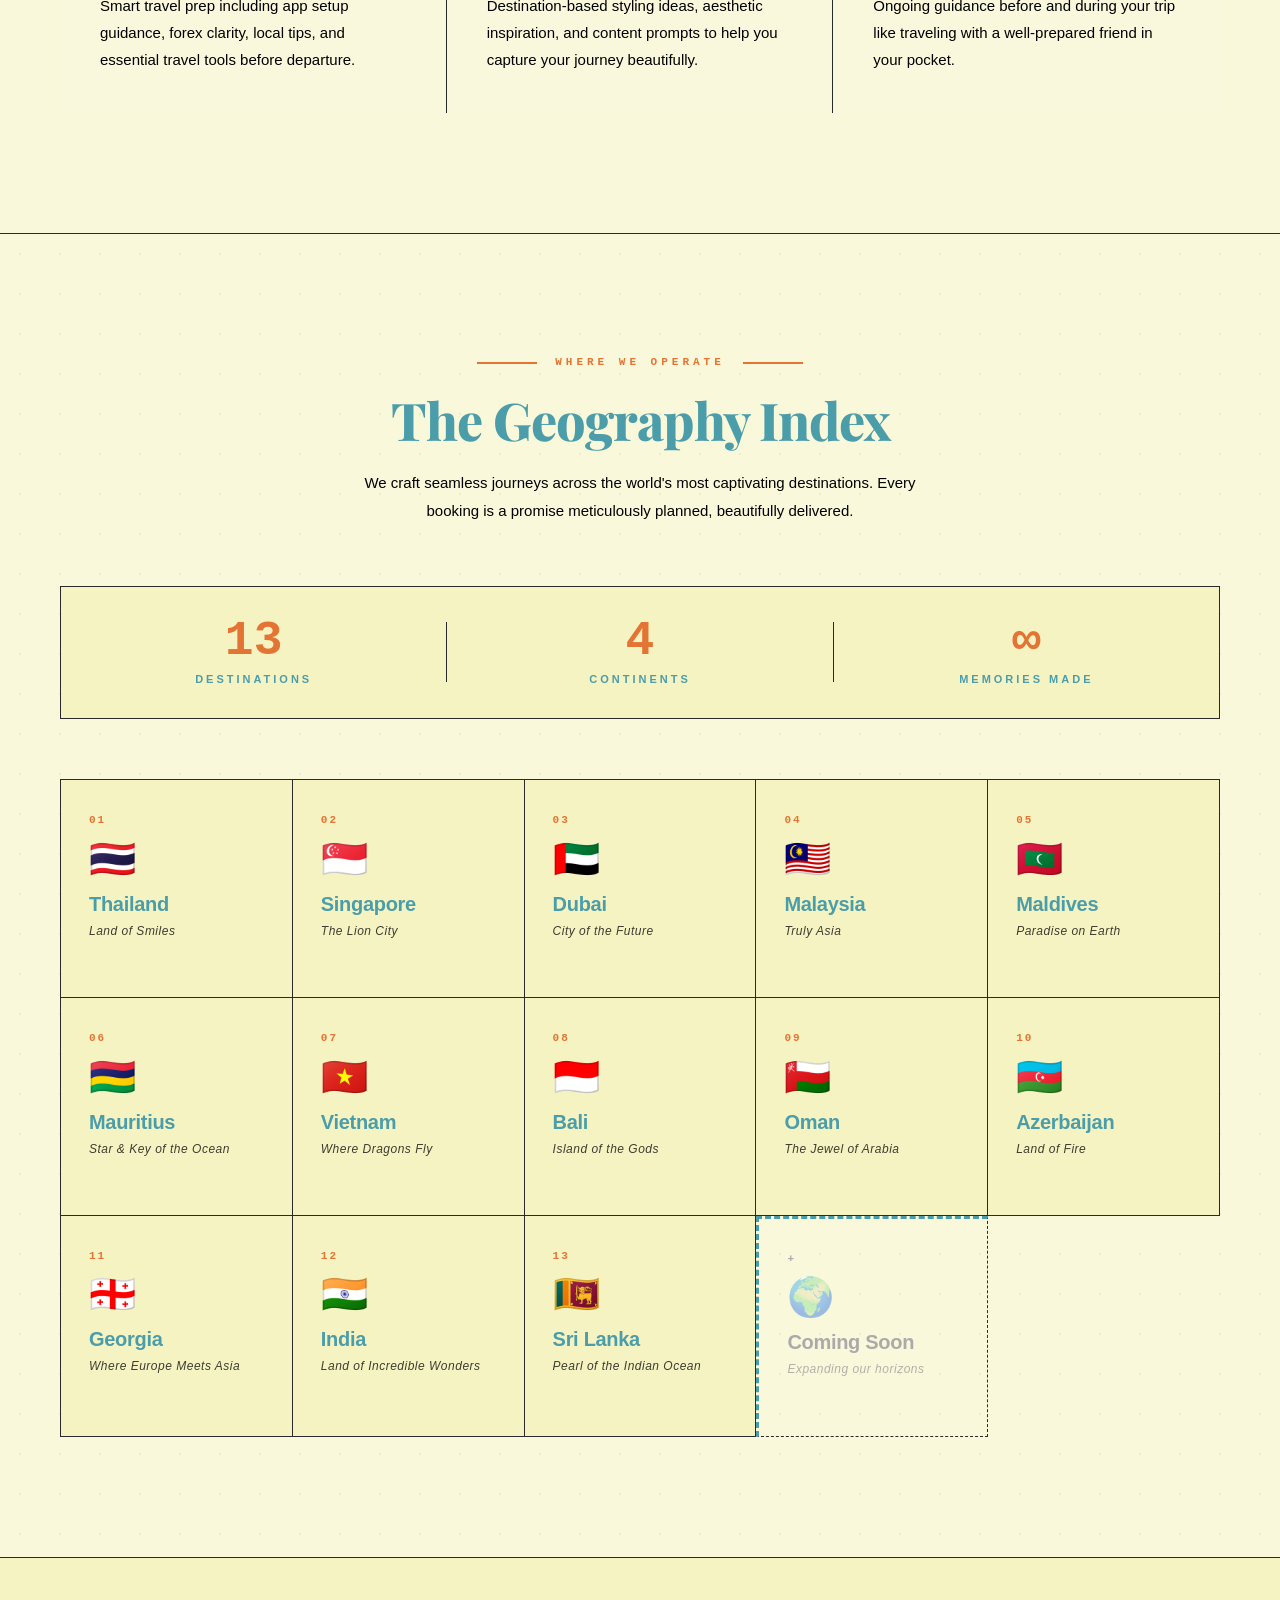
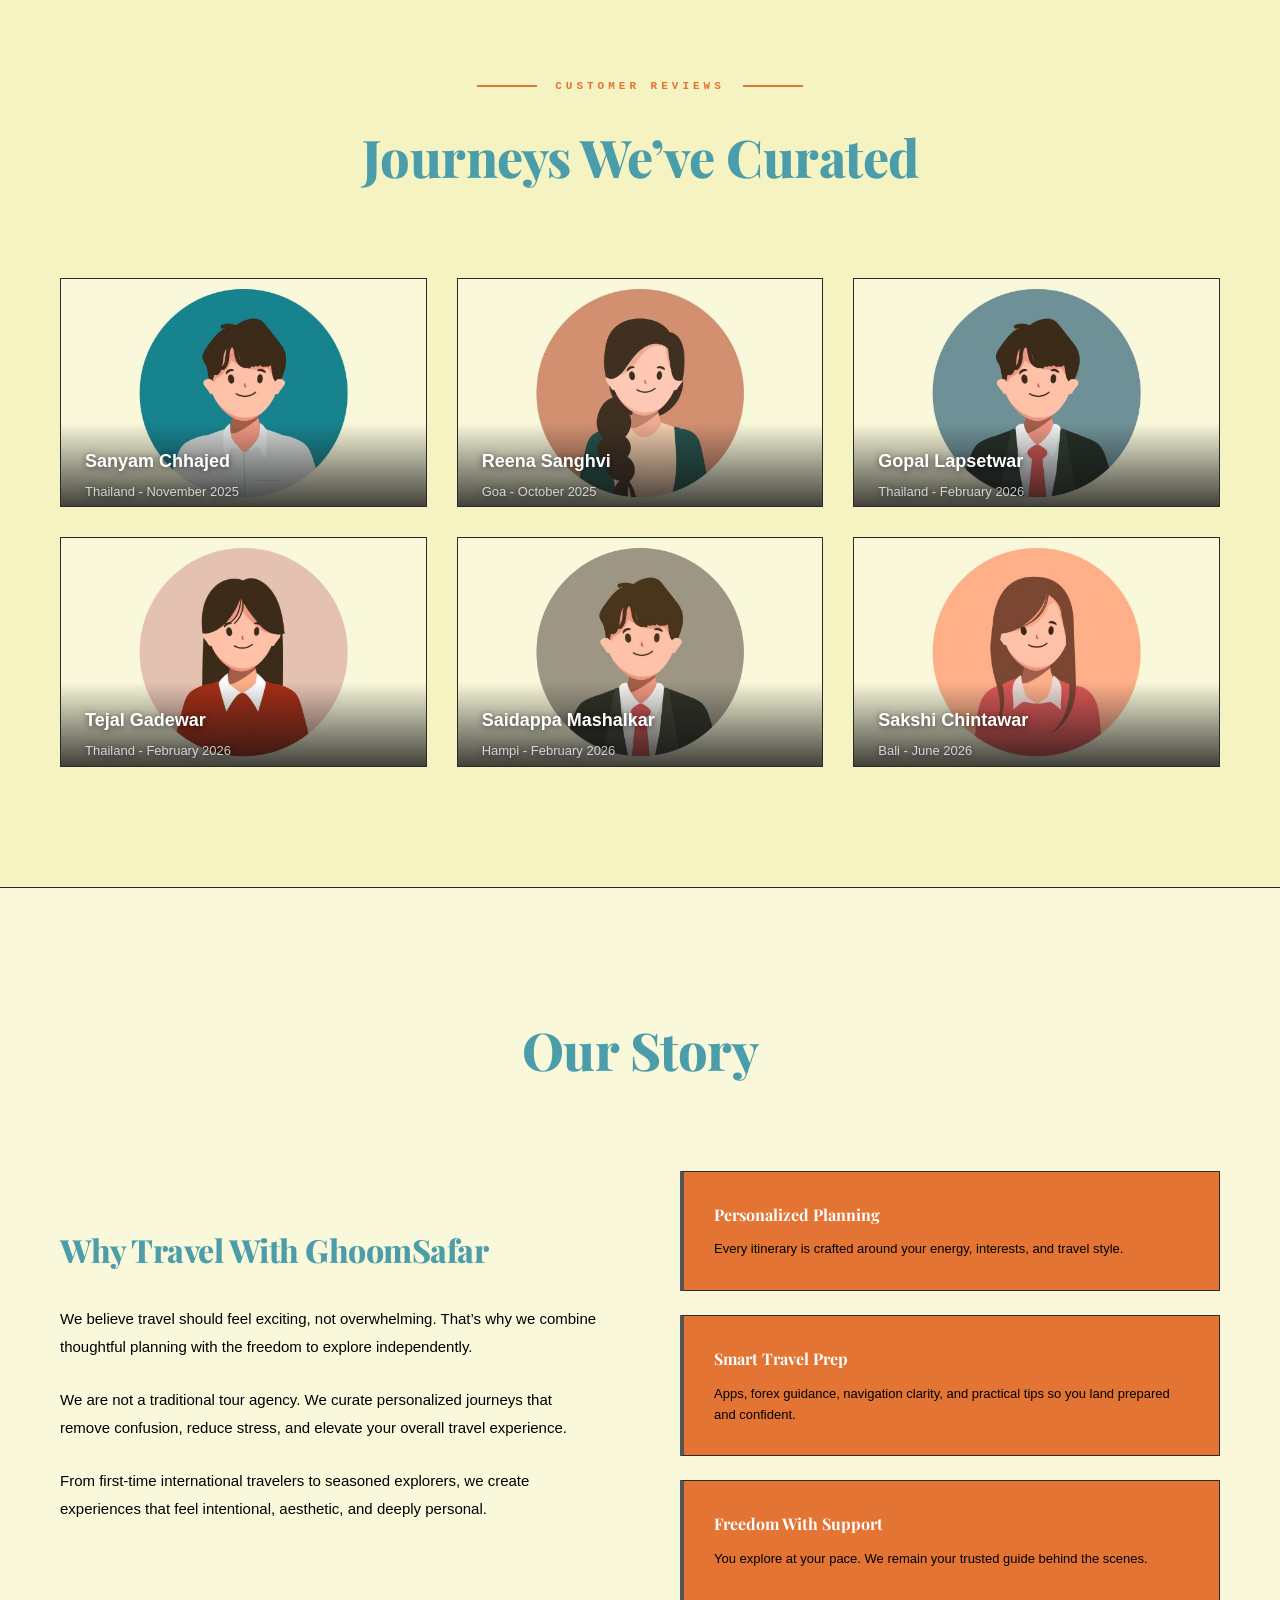
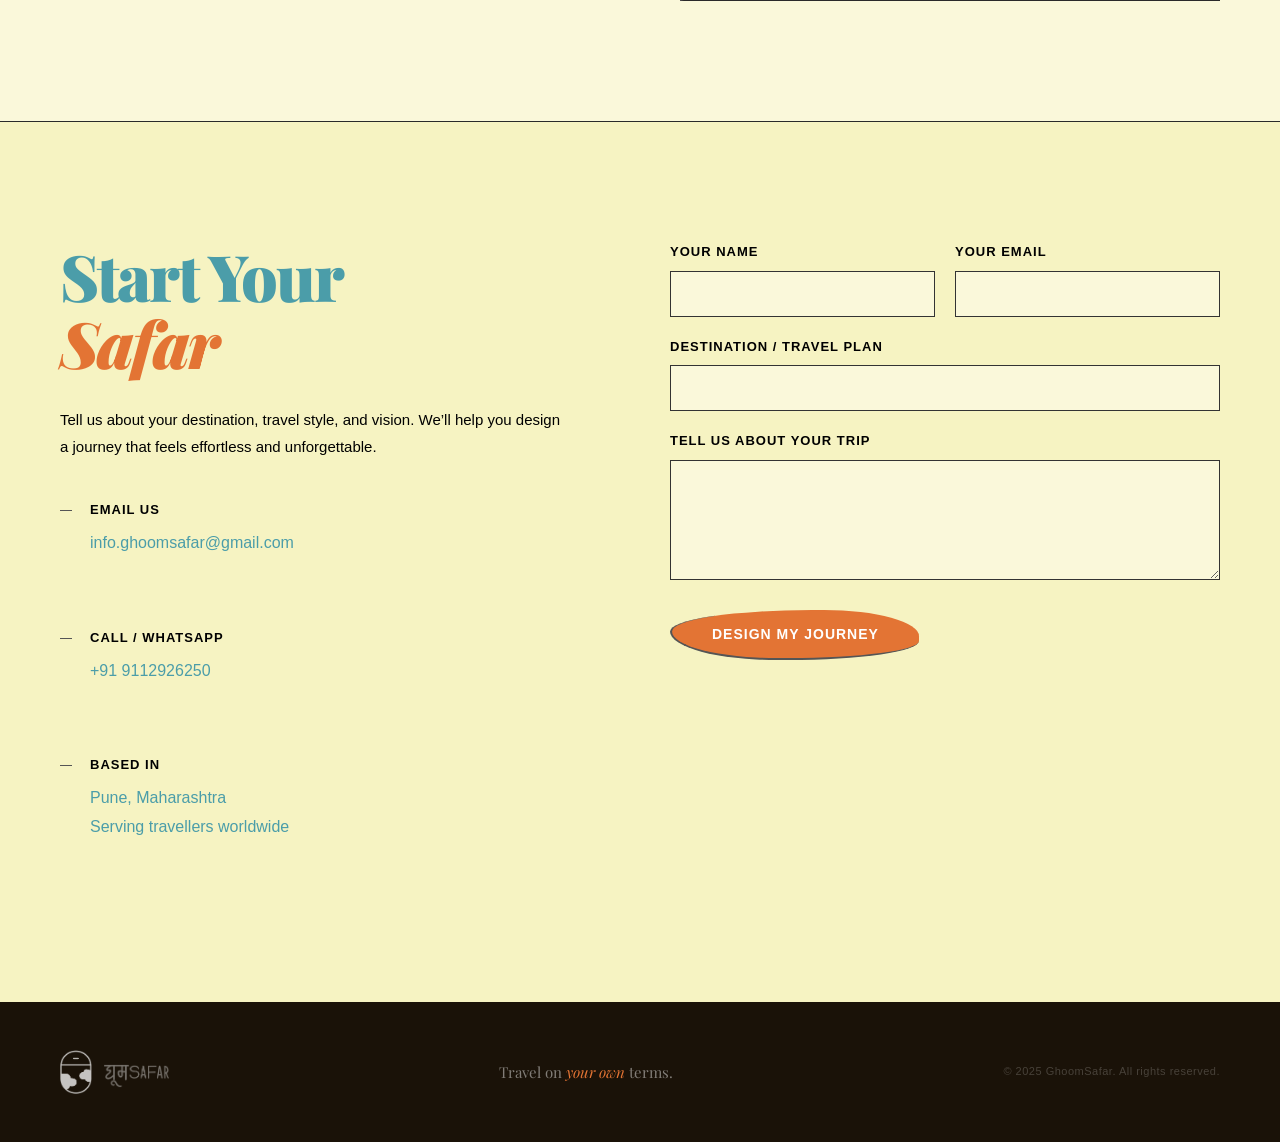
==== commit e1a454c8: "Update hero font and footer tagline Co-authored-by: Copilot <223556219+Copilot@users.noreply.github." ====
--- a/index.html
+++ b/index.html
@@ -570,7 +570,7 @@
                 <img src="images/GhoomSafar-LogoNoBG.png" alt="GhoomSafar Logo" class="footer-logo-img">
                 <img src="images/GhoomSafar-LogoText.png" alt="GhoomSafar" class="footer-logo-text">
             </div>
-            <p class="footer-tagline">Travel Freely. <em>Travel Beautifully.</em></p>
+            <p class="footer-tagline">Travel on <em>your own</em> terms.</p>
             <p class="footer-copy">© 2025 GhoomSafar. All rights reserved.</p>
         </div>
     </footer>
--- a/tooplate-graphite-creative.css
+++ b/tooplate-graphite-creative.css
@@ -374,12 +374,14 @@
 
 .service-card {
 	padding: 40px;
-	background-color: transparent;
+	background: rgba(255, 255, 255, 0.06);
 	border-right: 1px solid #2a2a2a;
 	border-bottom: 1px solid #2a2a2a;
-	transition: all 0.3s ease;
+	transition: transform 0.35s ease, box-shadow 0.35s ease, border-color 0.35s ease, background 0.35s ease;
 	position: relative;
 	overflow: hidden;
+	isolation: isolate;
+	transform: translateY(0);
 }
 
 .service-card:nth-child(3n) {
@@ -398,11 +400,18 @@
 	width: 4px;
 	height: 0;
 	background: linear-gradient(180deg, #555 0%, #333 100%);
-	transition: height 0.3s ease;
-}
-
-.service-card:hover::before {
-	height: 100%;
+	transition: height 0.35s ease;
+	z-index: -1;
+}
+
+.service-card::after {
+	content: '';
+	position: absolute;
+	inset: 0;
+	background: radial-gradient(circle at top left, rgba(227, 116, 52, 0.18), transparent 48%);
+	opacity: 0;
+	transition: opacity 0.35s ease;
+	z-index: -1;
 }
 
 .service-number {
@@ -413,10 +422,6 @@
 	font-family: 'Courier New', monospace;
 	position: relative;
 	display: inline-block;
-}
-
-.service-card:hover .service-number {
-	color: #555;
 }
 
 .service-number::after {
@@ -431,8 +436,53 @@
 	transition: transform 0.3s ease;
 }
 
-.service-card:hover .service-number::after {
-	transform: scaleX(1);
+@media (hover: hover) and (pointer: fine) {
+	.service-card:hover {
+		transform: translateY(-8px) scale(1.01);
+		box-shadow: 0 18px 32px rgba(42, 42, 42, 0.08);
+		background: rgba(255, 255, 255, 0.12);
+		border-color: rgba(42, 42, 42, 0.7);
+	}
+
+	.service-card:hover::before {
+		height: 100%;
+	}
+
+	.service-card:hover::after {
+		opacity: 1;
+	}
+
+	.service-card:hover .service-number {
+		color: #555;
+	}
+
+	.service-card:hover .service-number::after {
+		transform: scaleX(1);
+	}
+}
+
+@media (hover: none), (pointer: coarse) {
+	.service-card {
+		animation: mobileCardFloat 4.2s ease-in-out infinite alternate;
+		background: rgba(255, 255, 255, 0.04);
+	}
+
+	.service-card:nth-child(even) {
+		animation-delay: 0.25s;
+	}
+
+	.service-card:active {
+		transform: scale(0.99);
+	}
+}
+
+@keyframes mobileCardFloat {
+	0% {
+		transform: translateY(0px);
+	}
+	100% {
+		transform: translateY(-4px);
+	}
 }
 
 .service-card h3 {
@@ -1152,6 +1202,16 @@
 	background: #444;
 }
 
+@media (prefers-reduced-motion: reduce) {
+	.service-card,
+	.service-card::before,
+	.service-card::after,
+	.service-number::after {
+		animation: none !important;
+		transition: none !important;
+	}
+}
+
 @media (max-width: 768px) {
 	header {
 		height: auto;
@@ -1337,6 +1397,7 @@
 }
 
 /* ── Magazine-style serif headings ── */
+.hero-left h1,
 .hero-left h2 {
   font-family: 'Playfair Display', Georgia, serif;
   font-size: clamp(42px, 6vw, 80px);
@@ -1345,7 +1406,9 @@
   letter-spacing: -1.5px;
 }
 
+.hero-left h1 em,
 .hero-left h2 em {
+  font-family: 'Playfair Display', Georgia, serif;
   font-style: italic;
   color: #E37434;
 }
@@ -1365,6 +1428,7 @@
 
 /* ── Playfair Display for all section titles ── */
 .section-title,
+.hero-left h1,
 .hero-left h2,
 .contact-info h3,
 .about-content h3,
@@ -1434,4 +1498,3 @@
     color: #000;
     opacity: 0.55;
 }
-
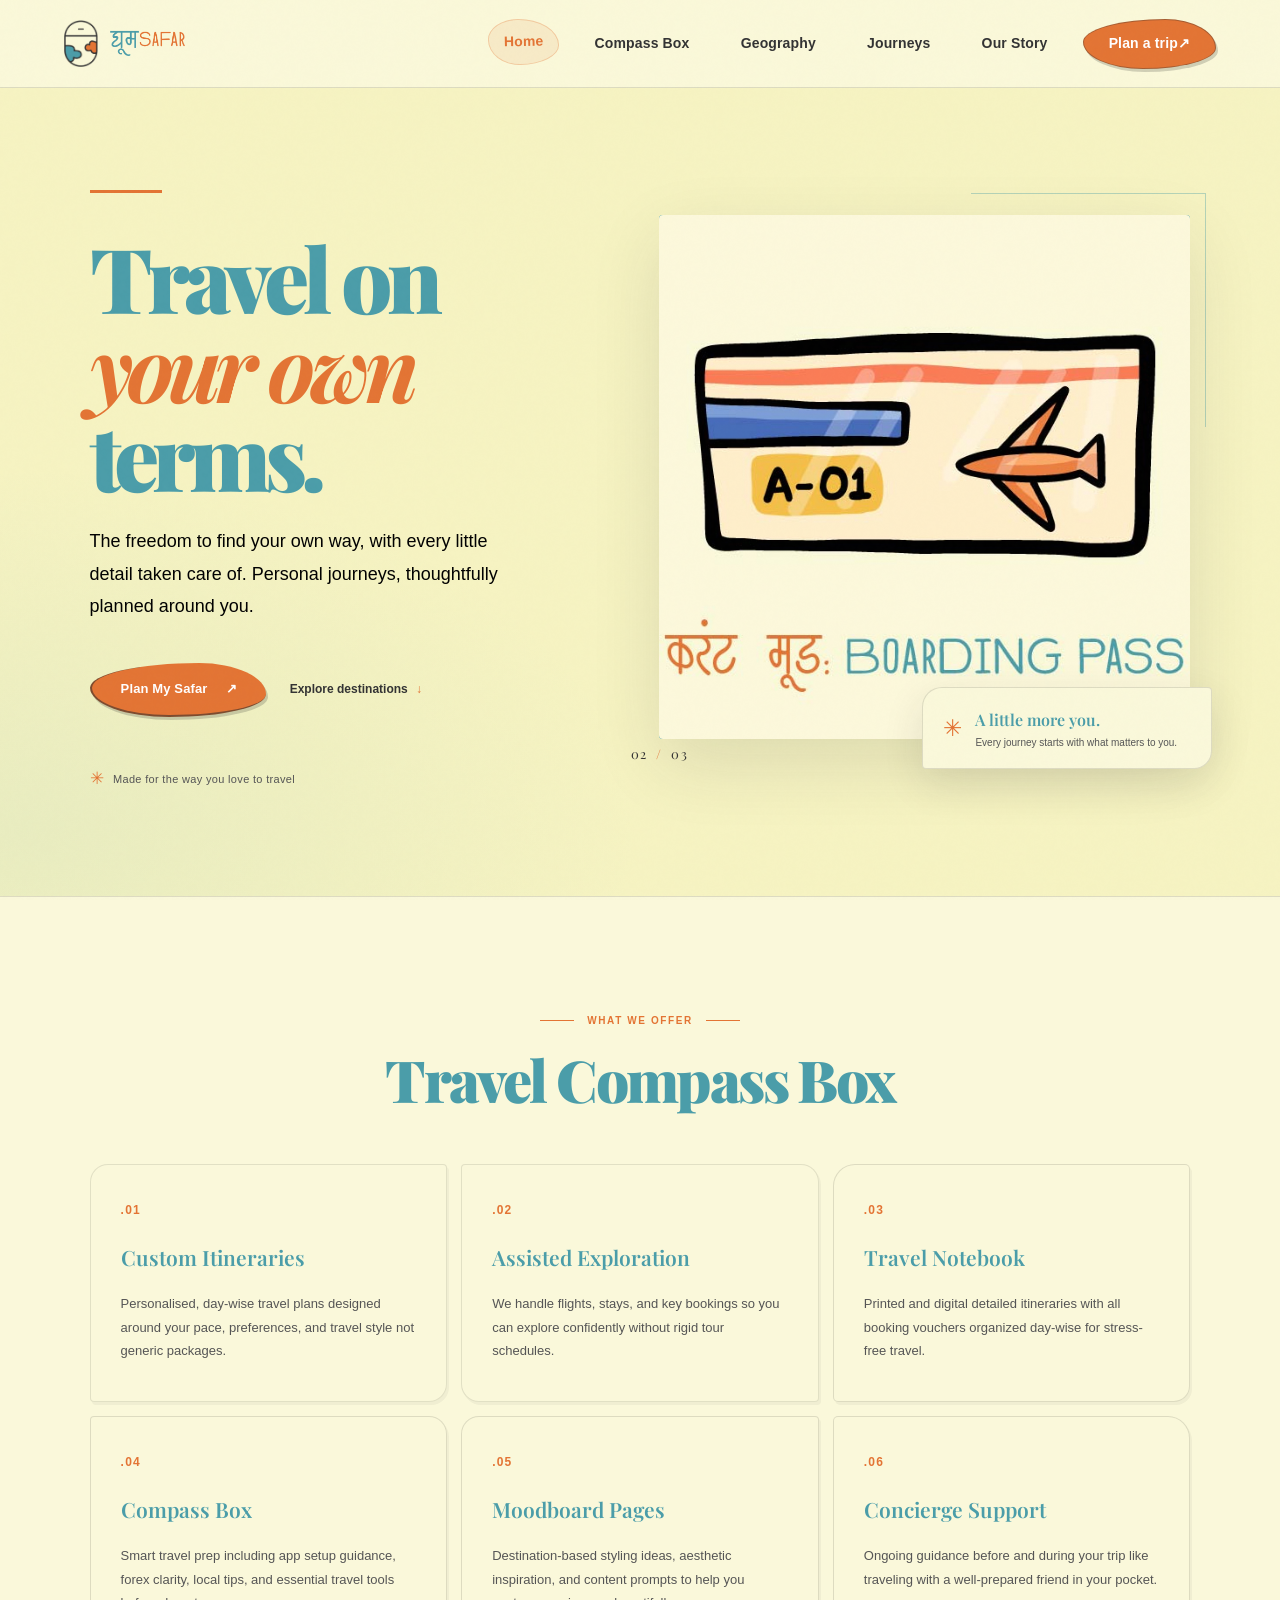
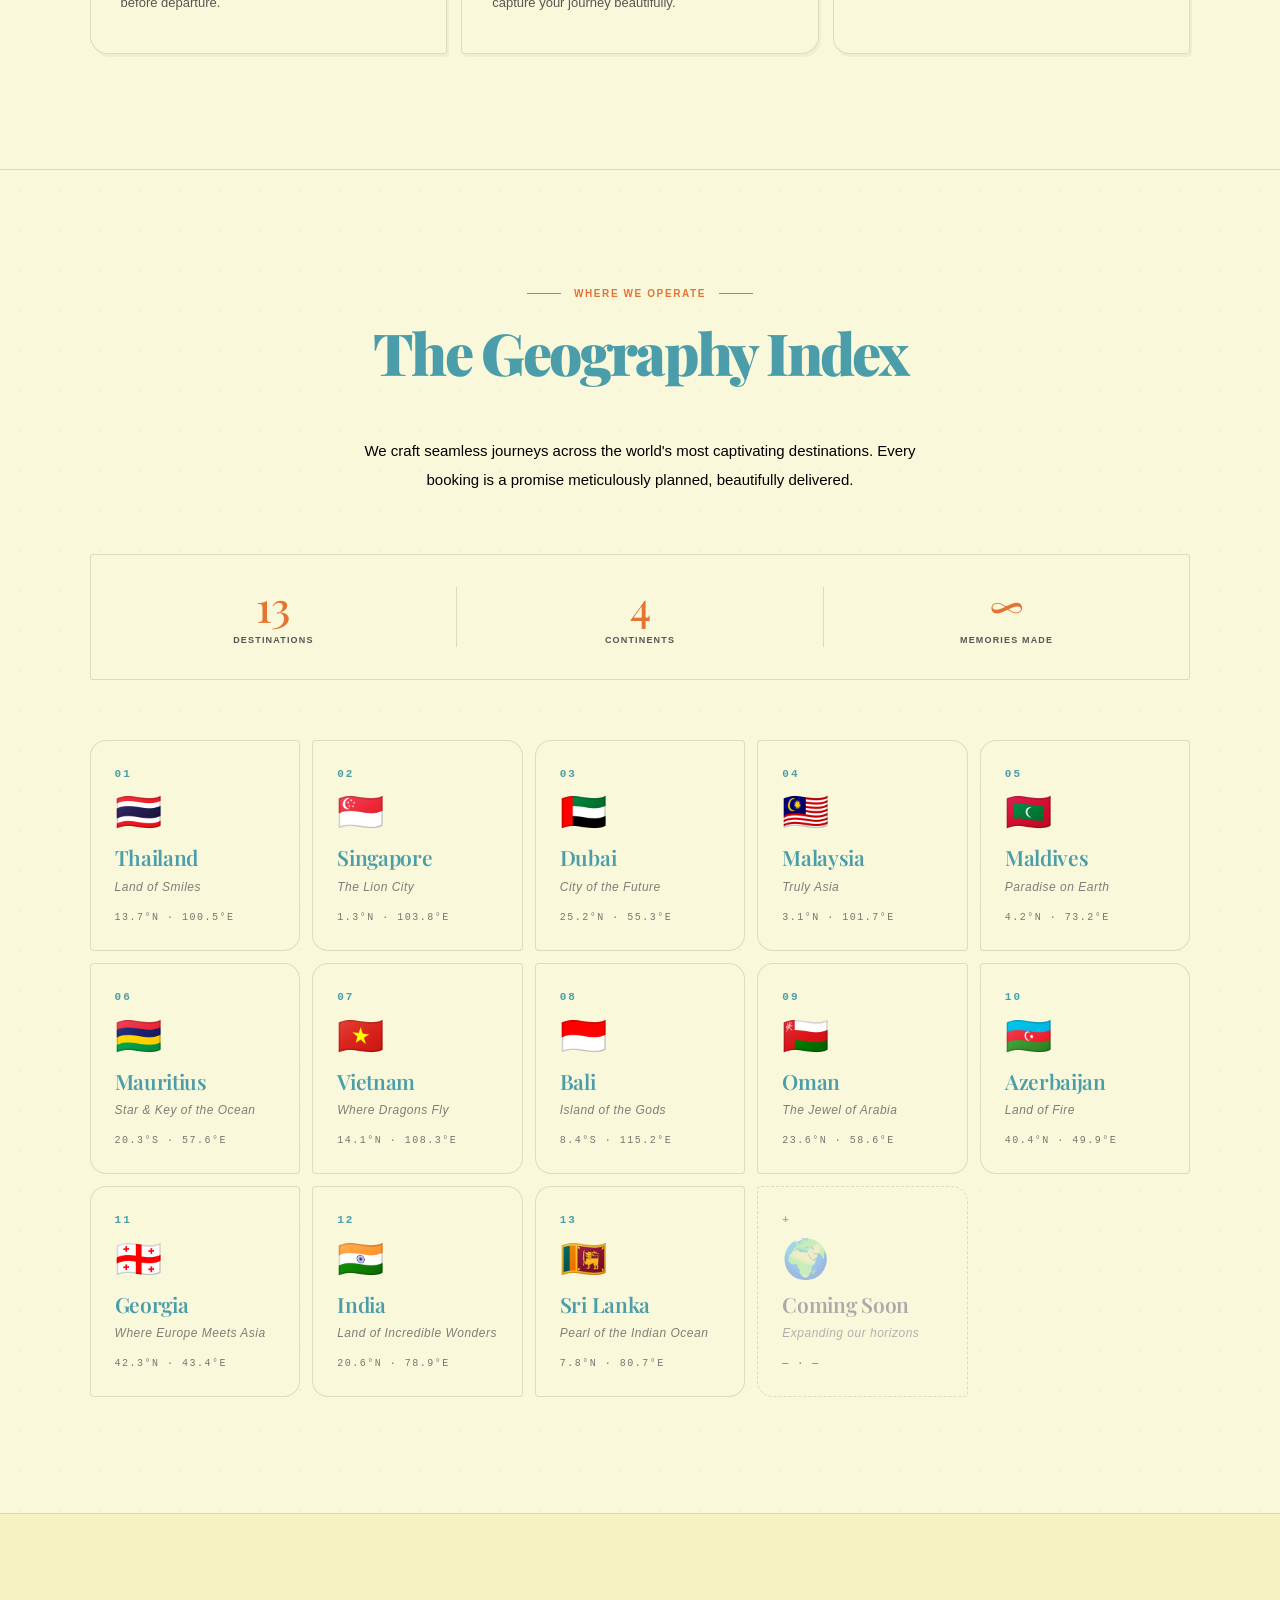
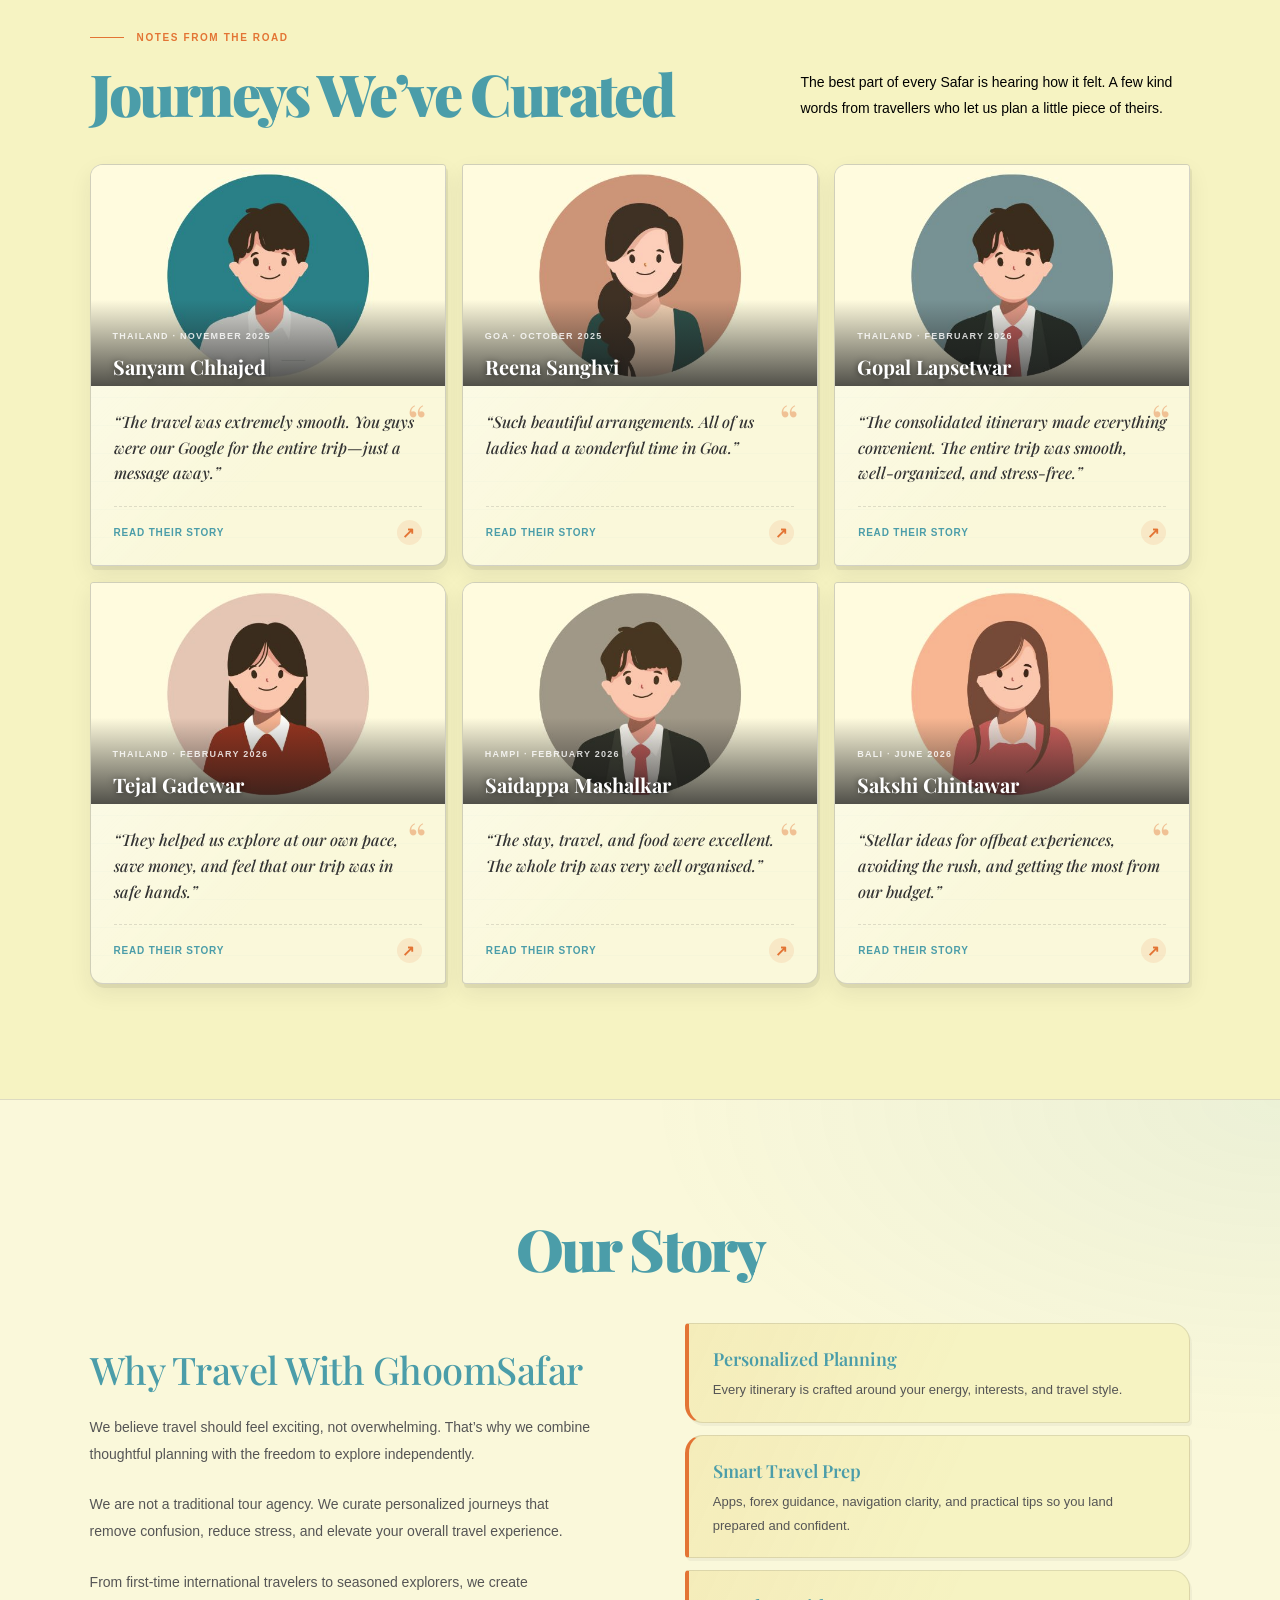
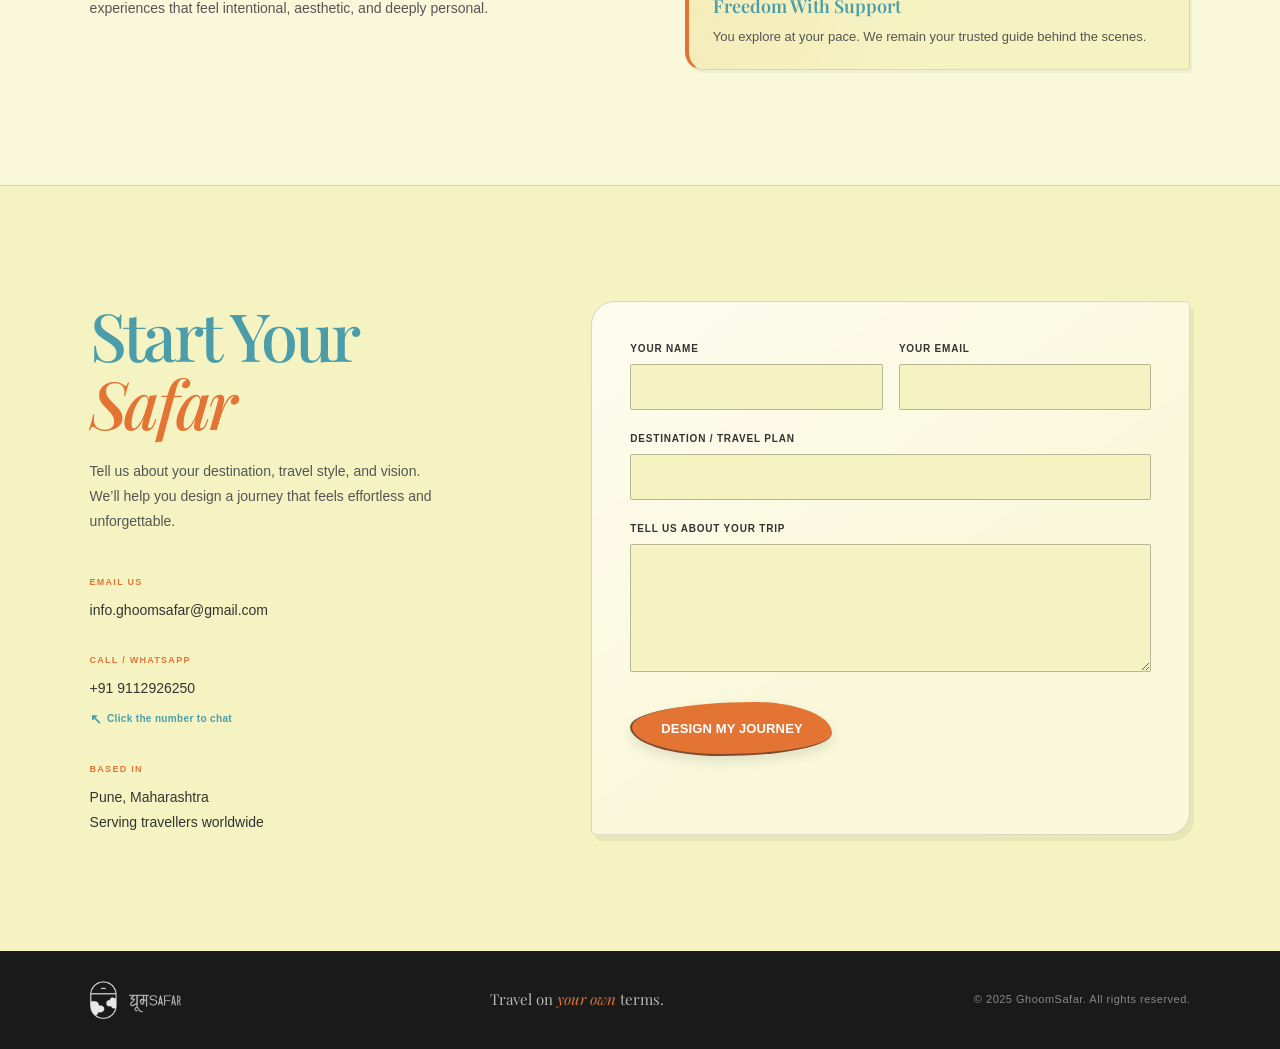
==== commit 725d1a99: "Polish responsive nostalgic travel website Co-authored-by: Copilot <223556219+Copilot@users.noreply." ====
--- a/index.html
+++ b/index.html
@@ -8,7 +8,7 @@
     <meta name="keywords" content="GhoomSafar, personalized travel, custom itineraries, travel planning, international travel, travel concierge, holidays to Thailand, Bali, Dubai, India, Sri Lanka, Mauritius">
     <meta name="robots" content="index, follow">
     <meta name="author" content="GhoomSafar">
-    <meta name="theme-color" content="#F6F3C2">
+    <meta name="theme-color" content="#f8f6ef">
     <meta property="og:type" content="website">
     <meta property="og:title" content="GhoomSafar | Personalized Travel Planning & Custom Itineraries">
     <meta property="og:description" content="Travel on your own terms with custom itineraries, assisted bookings, and thoughtful trip planning for global adventures.">
@@ -22,10 +22,12 @@
     <link rel="canonical" href="https://www.ghoomsafar.com/">
     <link rel="stylesheet" href="tooplate-graphite-creative.css">
     <link rel="stylesheet" href="geography-index-section.css">
+    <link rel="stylesheet" href="ghoomsafar-premium.css">
     <link rel="preconnect" href="https://fonts.googleapis.com">
     <link rel="preconnect" href="https://fonts.gstatic.com" crossorigin>
     <link href="https://fonts.googleapis.com/css2?family=Playfair+Display:ital,wght@0,900;1,700&display=swap" rel="stylesheet">
     <link rel="icon" type="image/png" href="images/favicon.ico">
+    <script>document.documentElement.classList.add('js');</script>
     <script type="application/ld+json">
     {
       "@context": "https://schema.org",
@@ -71,6 +73,10 @@
 -->
 </head>
 <body>
+    <div class="site-loader" aria-hidden="true">
+        <img src="images/GhoomSafar-LogoNoBG.png" alt="">
+        <span>Finding your way</span>
+    </div>
     <!-- HEADER -->
     <header>
         <div class="header-container">
@@ -80,15 +86,15 @@
                     <img src="images/GhoomSafar-LogoText.png" alt="GhoomSafar" class="brand-text-image">
                 </div>
             </a>
-            <nav>
+            <nav id="primary-navigation" aria-label="Main navigation">
                 <a href="#home" class="active">Home</a>
                 <a href="#services">Compass Box</a>
                 <a href="#geography">Geography</a>
                 <a href="#portfolio">Journeys</a>
                 <a href="#about">Our Story</a>
-                <a href="#contact">Start Your Safar</a>
+                <a href="#contact" class="nav-cta">Plan a trip <span aria-hidden="true">↗</span></a>
             </nav>
-            <button class="menu-toggle" aria-label="Toggle menu">
+            <button class="menu-toggle" aria-label="Open navigation menu" aria-controls="primary-navigation" aria-expanded="false">
                 <span></span>
                 <span></span>
                 <span></span>
@@ -102,26 +108,34 @@
         <section id="home" class="section-hero">
             <div class="hero-container">
                 <div class="hero-left">
-                    <div class="hero-line"></div>
+                    <p class="hero-eyebrow hero-eyebrow-line" aria-hidden="true"><span class="hero-line"></span></p>
                     <h1 class="hero-title">Travel on<br><em>your own</em><br>terms.</h1>
-                    <p>At GhoomSafar, we design personalized journeys that give you the freedom to explore while we take care of the planning, bookings, and preparation. Less stress. More stories.</p>
-                    <a href="#contact" class="cta-button">Plan My Safar</a>
-                </div>
-                <div class="slider-container">
-                    <div class="slide active" data-fallback="Travel planning">
+                    <p class="hero-description">The freedom to find your own way, with every little detail taken care of. Personal journeys, thoughtfully planned around you.</p>
+                    <div class="hero-actions">
+                        <a href="#contact" class="cta-button">Plan My Safar <span aria-hidden="true">↗</span></a>
+                        <a href="#geography" class="hero-text-link">Explore destinations <span aria-hidden="true">↓</span></a>
+                    </div>
+                    <div class="hero-trust"><span aria-hidden="true">✳</span> Made for the way you love to travel</div>
+                </div>
+                <div class="hero-visual">
+                    <div class="slider-container" role="region" aria-label="Travel inspiration" aria-roledescription="carousel">
+                    <div class="slide active" role="group" aria-label="Image 1 of 3" data-fallback="Travel planning">
                         <img src="images/Slideshow-image-1.jpg" alt="Couple reviewing a custom travel itinerary in a scenic destination">
                     </div>
-                    <div class="slide" data-fallback="Travel moments">
+                    <div class="slide" role="group" aria-label="Image 2 of 3" aria-hidden="true" data-fallback="Travel moments">
                         <img src="images/Slideshow-image-2.jpg" alt="Travel inspiration and destination planning for a tropical escape">
                     </div>
-                    <div class="slide" data-fallback="Adventure planning">
+                    <div class="slide" role="group" aria-label="Image 3 of 3" aria-hidden="true" data-fallback="Adventure planning">
                         <img src="images/Slideshow-image-3.jpg" alt="Global travel planning with curated experiences and guided bookings">
                     </div>
-                    <div class="slider-dots">
-                        <div class="dot active" onclick="currentSlide(0)"></div>
-                        <div class="dot" onclick="currentSlide(1)"></div>
-                        <div class="dot" onclick="currentSlide(2)"></div>
-                    </div>
+                    <div class="slider-dots" aria-label="Choose a travel image">
+                        <button class="dot active" type="button" aria-label="Show image 1" aria-pressed="true" onclick="currentSlide(0)"></button>
+                        <button class="dot" type="button" aria-label="Show image 2" aria-pressed="false" onclick="currentSlide(1)"></button>
+                        <button class="dot" type="button" aria-label="Show image 3" aria-pressed="false" onclick="currentSlide(2)"></button>
+                    </div>
+                    </div>
+                    <div class="hero-image-note"><span class="hero-note-icon" aria-hidden="true">✳</span><span><strong>A little more you.</strong><small>Every journey starts with what matters to you.</small></span></div>
+                    <div class="hero-image-index" aria-hidden="true">01 <span>/</span> 03</div>
                 </div>
             </div>
         </section>
@@ -386,41 +400,66 @@
 
         <!-- PORTFOLIO SECTION -->
         <section id="portfolio" class="section-portfolio">
-            <div class="geography-eyebrow">
-                <span class="geo-line"></span>
-                <span class="geo-label">CUSTOMER REVIEWS</span>
-                <span class="geo-line"></span>
-            </div>
             <div class="portfolio-container">
-                <h2 class="section-title">Journeys We’ve Curated</h2>
+                <div class="portfolio-heading">
+                    <div>
+                        <div class="geography-eyebrow">
+                            <span class="geo-line"></span>
+                            <span class="geo-label">NOTES FROM THE ROAD</span>
+                        </div>
+                        <h2 class="section-title">Journeys We’ve Curated</h2>
+                    </div>
+                    <p class="portfolio-intro">The best part of every Safar is hearing how it felt. A few kind words from travellers who let us plan a little piece of theirs.</p>
+                </div>
                 <div class="portfolio-grid">
-                    <div class="portfolio-item">
-                        <img src="images/tooplate-creative-21.jpg" alt="Sanyam Chhajed's Thailand trip review and travel experience" loading="lazy">
-                        <div class="portfolio-label">
-                            <h3>Sanyam Chhajed</h3>
-                            <p>Thailand - November 2025</p>
+                    <article class="portfolio-item" tabindex="0" role="button" aria-label="Read Sanyam Chhajed's Thailand journey story">
+                        <div class="portfolio-cover">
+                            <img src="images/tooplate-creative-21.jpg" alt="Illustrated portrait representing traveller Sanyam Chhajed" loading="lazy">
+                            <div class="portfolio-label">
+                                <span class="portfolio-location">THAILAND · NOVEMBER 2025</span>
+                                <h3>Sanyam Chhajed</h3>
+                            </div>
+                        </div>
+                        <div class="portfolio-card-copy">
+                            <span class="portfolio-quote-mark" aria-hidden="true">“</span>
+                            <p>“The travel was extremely smooth. You guys were our Google for the entire trip—just a message away.”</p>
+                            <span class="portfolio-read">Read their story <span aria-hidden="true">↗</span></span>
                         </div>
                         <div class="portfolio-data" hidden>
                             <p class="description">Thank you so much for such a wonderful trip. The travel was extremely smooth because all of the bookings you did were perfect. You guys were our google for the entire trip - just a message away, and we had our help in all the ways that we wanted. Definitely recommend choosing them for your next travels.</p>
                             <a href="https://www.youtube.com/@thatgoodgene" class="visit-url">View Journey</a>
                         </div>
-                    </div>
-                    <div class="portfolio-item">
-                        <img src="images/tooplate-creative-22.jpg" alt="Reena Sanghvi's Goa trip feedback and itinerary review" loading="lazy">
-                        <div class="portfolio-label">
-                            <h3>Reena Sanghvi</h3>
-                            <p>Goa - October 2025</p>
+                    </article>
+                    <article class="portfolio-item" tabindex="0" role="button" aria-label="Read Reena Sanghvi's Goa journey story">
+                        <div class="portfolio-cover">
+                            <img src="images/tooplate-creative-22.jpg" alt="Illustrated portrait representing traveller Reena Sanghvi" loading="lazy">
+                            <div class="portfolio-label">
+                                <span class="portfolio-location">GOA · OCTOBER 2025</span>
+                                <h3>Reena Sanghvi</h3>
+                            </div>
+                        </div>
+                        <div class="portfolio-card-copy">
+                            <span class="portfolio-quote-mark" aria-hidden="true">“</span>
+                            <p>“Such beautiful arrangements. All of us ladies had a wonderful time in Goa.”</p>
+                            <span class="portfolio-read">Read their story <span aria-hidden="true">↗</span></span>
                         </div>
                         <div class="portfolio-data" hidden>
                             <p class="description">Thank you so much Surabhi and Nilay. Bahut sundar arrangement tha. Hume vishwaas hi nai hua ki flight se aana jaana karke aur itne sundar hotel me stay karne ke baad bhi humara itne reasonable price me trip kaise hua! Goa me hum sab ladies ne bahut enjoy kiya. God bless both of you 🥰🥰🥰</p>
                             <a href="https://www.youtube.com/@thatgoodgene" class="visit-url">View Journey</a>
                         </div>
-                    </div>
-                    <div class="portfolio-item">
-                        <img src="images/tooplate-creative-23.jpg" alt="Gopal Lapsetwar's Thailand itinerary planning experience" loading="lazy">
-                        <div class="portfolio-label">
-                            <h3>Gopal Lapsetwar</h3>
-                            <p>Thailand - February 2026</p>
+                    </article>
+                    <article class="portfolio-item" tabindex="0" role="button" aria-label="Read Gopal Lapsetwar's Thailand journey story">
+                        <div class="portfolio-cover">
+                            <img src="images/tooplate-creative-23.jpg" alt="Illustrated portrait representing traveller Gopal Lapsetwar" loading="lazy">
+                            <div class="portfolio-label">
+                                <span class="portfolio-location">THAILAND · FEBRUARY 2026</span>
+                                <h3>Gopal Lapsetwar</h3>
+                            </div>
+                        </div>
+                        <div class="portfolio-card-copy">
+                            <span class="portfolio-quote-mark" aria-hidden="true">“</span>
+                            <p>“The consolidated itinerary made everything convenient. The entire trip was smooth, well-organized, and stress-free.”</p>
+                            <span class="portfolio-read">Read their story <span aria-hidden="true">↗</span></span>
                         </div>
                         <div class="portfolio-data" hidden>
                             <p class="description">We had a really great experience planning our Thailand trip with GhoomSafar. They prepared the itinerary exactly according to our preferences and were very flexible whenever we wanted to adjust or change places to visit.
@@ -430,23 +469,37 @@
                                 Overall, the entire trip was smooth, well-organized, and stress-free. Would definitely recommend them to anyone planning a Thailand trip.</p>
                             <a href="https://www.youtube.com/@thatgoodgene" class="visit-url">View Journey</a>
                         </div>
-                    </div>
-                    <div class="portfolio-item">
-                        <img src="images/tooplate-creative-24.jpg" alt="Tejal Gadewar's Thailand trip review and budget-friendly itinerary" loading="lazy">
-                        <div class="portfolio-label">
-                            <h3>Tejal Gadewar</h3>
-                            <p>Thailand - February 2026</p>
+                    </article>
+                    <article class="portfolio-item" tabindex="0" role="button" aria-label="Read Tejal Gadewar's Thailand journey story">
+                        <div class="portfolio-cover">
+                            <img src="images/tooplate-creative-24.jpg" alt="Illustrated portrait representing traveller Tejal Gadewar" loading="lazy">
+                            <div class="portfolio-label">
+                                <span class="portfolio-location">THAILAND · FEBRUARY 2026</span>
+                                <h3>Tejal Gadewar</h3>
+                            </div>
+                        </div>
+                        <div class="portfolio-card-copy">
+                            <span class="portfolio-quote-mark" aria-hidden="true">“</span>
+                            <p>“They helped us explore at our own pace, save money, and feel that our trip was in safe hands.”</p>
+                            <span class="portfolio-read">Read their story <span aria-hidden="true">↗</span></span>
                         </div>
                         <div class="portfolio-data" hidden>
                             <p class="description">We were given multiple options for itinerary planning according to our preferences for the trip. The team helped us to explore certian locations on our own and that helped us to save a hefty amount of bucks. They are genuine, extremely supportive and we felt safe and that our money & trip was in safe hands with them.</p>
                             <a href="https://www.youtube.com/@thatgoodgene" class="visit-url">View Journey</a>
                         </div>
-                    </div>
-                    <div class="portfolio-item">
-                        <img src="images/tooplate-creative-25.jpg" alt="Saidappa Mashalkar's Hampi trip with smooth travel planning" loading="lazy">
-                        <div class="portfolio-label">
-                            <h3>Saidappa Mashalkar</h3>
-                            <p>Hampi - February 2026</p>
+                    </article>
+                    <article class="portfolio-item" tabindex="0" role="button" aria-label="Read Saidappa Mashalkar's Hampi journey story">
+                        <div class="portfolio-cover">
+                            <img src="images/tooplate-creative-25.jpg" alt="Illustrated portrait representing traveller Saidappa Mashalkar" loading="lazy">
+                            <div class="portfolio-label">
+                                <span class="portfolio-location">HAMPI · FEBRUARY 2026</span>
+                                <h3>Saidappa Mashalkar</h3>
+                            </div>
+                        </div>
+                        <div class="portfolio-card-copy">
+                            <span class="portfolio-quote-mark" aria-hidden="true">“</span>
+                            <p>“The stay, travel, and food were excellent. The whole trip was very well organised.”</p>
+                            <span class="portfolio-read">Read their story <span aria-hidden="true">↗</span></span>
                         </div>
                         <div class="portfolio-data" hidden>
                             <p class="description">Thank you Nilay and Surabhi for such a wonderful trip arrangement. Stay was excellent, travel bus and driver were also good and food was amazing.
@@ -454,20 +507,27 @@
                                 Thank you.</p>
                             <a href="https://www.youtube.com/@thatgoodgene" class="visit-url">View Journey</a>
                         </div>
-                    </div>
-                    <div class="portfolio-item">
-                        <img src="images/tooplate-creative-26.jpg" alt="Sakshi Chintawar's Bali honeymoon planning and travel ideas" loading="lazy">
-                        <div class="portfolio-label">
-                            <h3>Sakshi Chintawar</h3>
-                            <p>Bali - June 2026</p>
+                    </article>
+                    <article class="portfolio-item" tabindex="0" role="button" aria-label="Read Sakshi Chintawar's Bali journey story">
+                        <div class="portfolio-cover">
+                            <img src="images/tooplate-creative-26.jpg" alt="Illustrated portrait representing traveller Sakshi Chintawar" loading="lazy">
+                            <div class="portfolio-label">
+                                <span class="portfolio-location">BALI · JUNE 2026</span>
+                                <h3>Sakshi Chintawar</h3>
+                            </div>
+                        </div>
+                        <div class="portfolio-card-copy">
+                            <span class="portfolio-quote-mark" aria-hidden="true">“</span>
+                            <p>“Stellar ideas for offbeat experiences, avoiding the rush, and getting the most from our budget.”</p>
+                            <span class="portfolio-read">Read their story <span aria-hidden="true">↗</span></span>
                         </div>
                         <div class="portfolio-data" hidden>
                             <p class="description">We are planning our honeymoon with GhoomSafar and they have given us some stellar ideas to explore unique places, get offbeat experiences, avoid rush and get the full bank for our bucks. We will definitely recommend GhoomSafar for best itineraries and value for money.</p>
                             <a href="https://www.youtube.com/@thatgoodgene" class="visit-url">View Journey</a>
                         </div>
-                    </div>
-                </div>
-            </div>
+                    </article>
+                    </div>
+                </div>
         </section>
 
         <!-- ABOUT SECTION -->
@@ -510,7 +570,7 @@
                         </div>
                         <div class="contact-item">
                             <label>Call / WhatsApp</label>
-                            <p>+91 9112926250</p>
+                            <p><a href="https://wa.me/919112926250" target="_blank" rel="noopener noreferrer" aria-label="Chat with GhoomSafar on WhatsApp at +91 9112926250">+91 9112926250</a><span class="whatsapp-hint"><span aria-hidden="true">↖</span> Click the number to chat</span></p>
                         </div>
                         <div class="contact-item">
                             <label>Based In</label>
@@ -518,7 +578,7 @@
                         </div>
                     </div>
                 </div>
-                <form class="contact-form" id="contactForm">
+                <form class="contact-form" id="contactForm" action="https://formspree.io/f/mbdzjkvd" method="post">
                     <div class="form-row">
                         <div class="form-group">
                             <label for="name">Your Name</label>
@@ -539,7 +599,7 @@
                     </div>
                     <button type="submit" class="submit-btn">Design My Journey</button>
                 </form>
-                <div class="form-success" id="formSuccess">
+                <div class="form-success" id="formSuccess" role="status" aria-live="polite">
                     <div class="success-icon">✈</div>
                     <h4>Your Safar request is on its way!</h4>
                     <p>We'll get back to you within 24 hours.</p>
@@ -548,11 +608,12 @@
         </section>
 
         <!-- PORTFOLIO MODAL -->
-        <div id="portfolioModal" class="portfolio-modal">
+        <div id="portfolioModal" class="portfolio-modal" role="dialog" aria-modal="true" aria-labelledby="modalTitle" aria-describedby="modalDescription" aria-hidden="true">
             <div class="modal-content">
-                <button class="modal-close" onclick="closePortfolioModal()">&times;</button>
+                <button type="button" class="modal-close" aria-label="Close journey story" onclick="closePortfolioModal()">&times;</button>
                 <img id="modalImage" src="" alt="" class="modal-image">
                 <div class="modal-details">
+                    <p class="modal-kicker"><span aria-hidden="true">✈</span> A NOTE FROM THE ROAD</p>
                     <h3 id="modalTitle"></h3>
                     <p id="modalCategory"></p>
                     <p id="modalDescription"></p>
--- a/ghoomsafar-premium.css
+++ b/ghoomsafar-premium.css
@@ -0,0 +1,2573 @@
+:root {
+	--gs-ink: #333333;
+	--gs-teal: #4b9da9;
+	--gs-orange: #e37434;
+	--gs-paper: #F6F3C2;
+	--gs-white: #faf8da;
+	--gs-muted: #555555;
+	--gs-line: rgba(42, 42, 42, 0.14);
+	--gs-shadow: 0 24px 70px rgba(42, 42, 42, 0.12);
+	--gs-serif: 'Playfair Display', Georgia, serif;
+	--gs-sans: 'Segoe UI', Tahoma, Geneva, Verdana, sans-serif;
+}
+
+html {
+	scroll-padding-top: 92px;
+}
+
+body {
+	background: var(--gs-paper);
+	color: var(--gs-ink);
+	font-family: var(--gs-sans);
+	line-height: 1.7;
+}
+
+body,
+button,
+input,
+textarea {
+	font-family: var(--gs-sans);
+}
+
+html.js .site-loader {
+	position: fixed;
+	inset: 0;
+	z-index: 3000;
+	display: flex;
+	align-items: center;
+	justify-content: center;
+	flex-direction: column;
+	gap: 15px;
+	background: var(--gs-paper);
+	opacity: 1;
+	visibility: visible;
+	transition: opacity 0.45s ease, visibility 0.45s ease;
+}
+
+.site-loader img {
+	width: 50px;
+	height: 50px;
+	object-fit: contain;
+	animation: loader-drift 1.4s ease-in-out infinite alternate;
+}
+
+.site-loader span {
+	color: var(--gs-muted);
+	font-size: 10px;
+	font-weight: 600;
+	letter-spacing: 0.15em;
+	text-transform: uppercase;
+}
+
+html.is-ready .site-loader {
+	opacity: 0;
+	visibility: hidden;
+	pointer-events: none;
+}
+
+@keyframes loader-drift {
+	to {
+		transform: translateY(-5px) rotate(5deg);
+	}
+}
+
+body::before {
+	position: fixed;
+	inset: 0;
+	z-index: 1100;
+	background-image: url("data:image/svg+xml,%3Csvg viewBox='0 0 180 180' xmlns='http://www.w3.org/2000/svg'%3E%3Cfilter id='n'%3E%3CfeTurbulence type='fractalNoise' baseFrequency='.82' numOctaves='3' stitchTiles='stitch'/%3E%3C/filter%3E%3Crect width='100%25' height='100%25' filter='url(%23n)' opacity='.16'/%3E%3C/svg%3E");
+	content: '';
+	opacity: 0.1;
+	pointer-events: none;
+}
+
+::selection {
+	background: rgba(227, 116, 52, 0.22);
+	color: var(--gs-ink);
+}
+
+a:focus-visible,
+button:focus-visible,
+input:focus-visible,
+textarea:focus-visible {
+	outline: 3px solid var(--gs-orange);
+	outline-offset: 4px;
+}
+
+header {
+	height: 88px;
+	padding: 0 clamp(20px, 5vw, 76px);
+	background: rgba(250, 248, 218, 0.96);
+	border-bottom: 1px solid var(--gs-line);
+	backdrop-filter: blur(16px);
+	transition: transform 0.3s ease, background-color 0.3s ease;
+}
+
+header.header-hidden {
+	transform: translateY(-100%);
+}
+
+.header-container {
+	max-width: 1360px;
+}
+
+.logo-area {
+	gap: 12px;
+	flex: 0 0 auto;
+}
+
+.logo-image {
+	height: 48px;
+}
+
+.brand-text-image {
+	height: 27px;
+	margin-top: 0;
+}
+
+nav {
+	gap: clamp(14px, 2.2vw, 34px);
+}
+
+nav a {
+	height: auto;
+	padding: 10px 0;
+	background: transparent;
+	border: 0;
+	border-radius: 0;
+	color: var(--gs-ink);
+	font-size: 13px;
+	font-weight: 600;
+	letter-spacing: 0.01em;
+	overflow: visible;
+	transition: color 0.2s ease;
+}
+
+nav a::before {
+	position: absolute;
+	bottom: 3px;
+	left: 0;
+	width: 100%;
+	height: 1px;
+	background: var(--gs-orange);
+	transform: scaleX(0);
+	transform-origin: left;
+	transition: transform 0.25s ease;
+	z-index: 0;
+}
+
+nav a:hover,
+nav a.active {
+	color: var(--gs-orange);
+}
+
+nav a:hover::before,
+nav a.active::before {
+	height: 1px;
+	transform: scaleX(1);
+}
+
+nav a.nav-cta {
+	padding: 11px 18px;
+	border: 1px solid var(--gs-ink);
+	border-radius: 3px;
+	color: var(--gs-ink);
+}
+
+nav a.nav-cta::before {
+	display: none;
+}
+
+nav a.nav-cta:hover {
+	background: var(--gs-ink);
+	color: white;
+}
+
+.menu-toggle {
+	padding: 10px;
+}
+
+.menu-toggle span {
+	background: var(--gs-ink);
+}
+
+.section-hero {
+	min-height: max(650px, min(790px, calc(100svh - 88px)));
+	padding: clamp(60px, 8vw, 112px) clamp(24px, 7vw, 104px);
+	background:
+		radial-gradient(ellipse at 2% 92%, rgba(75, 157, 169, 0.08), transparent 35%),
+		var(--gs-paper);
+}
+
+.hero-container {
+	max-width: 1280px;
+	display: grid;
+	grid-template-columns: minmax(0, 0.88fr) minmax(0, 1.12fr);
+	gap: clamp(42px, 8vw, 116px);
+}
+
+.hero-left {
+	max-width: 510px;
+}
+
+.hero-eyebrow {
+	display: flex;
+	align-items: center;
+	gap: 12px;
+	margin: 0 0 26px;
+	color: var(--gs-orange);
+	font-size: 10px;
+	font-weight: 700;
+	letter-spacing: 0.17em;
+	line-height: 1.4;
+}
+
+.hero-line {
+	width: 32px;
+	height: 1px;
+	flex: 0 0 auto;
+	margin: 0;
+	background: var(--gs-orange);
+}
+
+.hero-eyebrow-line {
+	width: 72px;
+	min-height: 3px;
+	margin: 0 0 26px;
+}
+
+.hero-eyebrow-line .hero-line {
+	width: 72px;
+	height: 3px;
+}
+
+.hero-left h1 {
+	margin-bottom: 26px;
+	color: var(--gs-ink);
+	font-family: var(--gs-serif);
+	font-size: clamp(56px, 7vw, 94px);
+	font-weight: 500;
+	letter-spacing: -0.065em;
+	line-height: 0.99;
+}
+
+.hero-left h1 em {
+	color: var(--gs-orange);
+	font-weight: 500;
+}
+
+.hero-description {
+	max-width: 440px;
+	margin-bottom: 30px;
+	color: var(--gs-muted);
+	font-size: clamp(15px, 1.25vw, 17px);
+	line-height: 1.85;
+}
+
+.hero-actions {
+	display: flex;
+	align-items: center;
+	flex-wrap: wrap;
+	gap: 24px;
+}
+
+.cta-button,
+.submit-btn {
+	display: inline-flex;
+	min-height: 52px;
+	align-items: center;
+	justify-content: center;
+	gap: 18px;
+	padding: 0 23px;
+	border: 1px solid var(--gs-ink);
+	border-radius: 3px;
+	background: var(--gs-ink);
+	color: white;
+	font-size: 13px;
+	font-weight: 600;
+	letter-spacing: 0.01em;
+	text-decoration: none;
+	clip-path: none;
+	transition: background 0.2s ease, color 0.2s ease, transform 0.2s ease;
+}
+
+.cta-button::before,
+.submit-btn::before {
+	display: none;
+}
+
+.cta-button:hover,
+.submit-btn:hover {
+	transform: translateY(-2px);
+	background: var(--gs-orange);
+	border-color: var(--gs-orange);
+	color: white;
+}
+
+.hero-text-link {
+	color: var(--gs-ink);
+	font-size: 12px;
+	font-weight: 600;
+	text-decoration: none;
+}
+
+.hero-text-link span {
+	margin-left: 5px;
+	color: var(--gs-orange);
+}
+
+.hero-trust {
+	display: flex;
+	align-items: center;
+	gap: 9px;
+	margin-top: 48px;
+	color: var(--gs-muted);
+	font-size: 11px;
+	letter-spacing: 0.03em;
+}
+
+.hero-trust span {
+	color: var(--gs-orange);
+	font-size: 17px;
+}
+
+.hero-visual {
+	position: relative;
+	min-width: 0;
+	padding: 0 0 30px 28px;
+}
+
+.hero-left > *,
+.hero-visual > * {
+	animation: hero-enter 0.75s cubic-bezier(0.2, 0.75, 0.25, 1) both;
+}
+
+.hero-left > :nth-child(2) {
+	animation-delay: 0.08s;
+}
+
+.hero-left > :nth-child(3) {
+	animation-delay: 0.16s;
+}
+
+.hero-left > :nth-child(4) {
+	animation-delay: 0.24s;
+}
+
+.hero-visual > * {
+	animation-delay: 0.18s;
+}
+
+@keyframes hero-enter {
+	from {
+		opacity: 0;
+		transform: translateY(18px);
+	}
+	to {
+		opacity: 1;
+		transform: translateY(0);
+	}
+}
+
+.reveal-ready .reveal {
+	opacity: 0;
+	transform: translateY(20px);
+	transition: opacity 0.65s ease, transform 0.65s cubic-bezier(0.2, 0.75, 0.25, 1);
+}
+
+.reveal-ready .reveal.is-visible {
+	opacity: 1;
+	transform: translateY(0);
+}
+
+.hero-visual::before {
+	position: absolute;
+	top: -22px;
+	right: -16px;
+	width: 42%;
+	height: 42%;
+	border-top: 1px solid rgba(75, 157, 169, 0.38);
+	border-right: 1px solid rgba(75, 157, 169, 0.38);
+	content: '';
+}
+
+.slider-container {
+	width: 100%;
+	height: clamp(340px, 41vw, 530px);
+	border: 0;
+	border-radius: 4px;
+	background: var(--gs-teal);
+	box-shadow: var(--gs-shadow);
+}
+
+.slide {
+	background: var(--gs-teal);
+}
+
+.slide img {
+	object-position: center;
+}
+
+.slider-dots {
+	right: 22px;
+	bottom: 22px;
+	left: auto;
+	gap: 8px;
+	transform: none;
+}
+
+.dot {
+	width: 9px;
+	height: 9px;
+	padding: 0;
+	border: 1px solid rgba(255, 255, 255, 0.8);
+	background: rgba(255, 255, 255, 0.45);
+}
+
+.dot.active {
+	background: white;
+	transform: scale(1.15);
+}
+
+.hero-image-note {
+	position: absolute;
+	right: -22px;
+	bottom: 0;
+	z-index: 10;
+	display: flex;
+	align-items: center;
+	gap: 13px;
+	width: min(290px, 75%);
+	padding: 18px 20px;
+	border: 1px solid var(--gs-line);
+	border-radius: 3px;
+	background: var(--gs-white);
+	box-shadow: 0 14px 40px rgba(42, 42, 42, 0.12);
+}
+
+.hero-note-icon {
+	color: var(--gs-orange);
+	font-size: 23px;
+}
+
+.hero-image-note strong,
+.hero-image-note small {
+	display: block;
+}
+
+.hero-image-note strong {
+	font-family: var(--gs-serif);
+	font-size: 16px;
+	font-weight: 600;
+}
+
+.hero-image-note small {
+	margin-top: 2px;
+	color: var(--gs-muted);
+	font-size: 10px;
+	line-height: 1.5;
+}
+
+.hero-image-index {
+	position: absolute;
+	bottom: 4px;
+	left: 0;
+	color: var(--gs-ink);
+	font-family: var(--gs-serif);
+	font-size: 13px;
+	letter-spacing: 0.08em;
+}
+
+.hero-image-index span {
+	margin: 0 5px;
+	color: var(--gs-orange);
+}
+
+.geography-eyebrow {
+	gap: 13px;
+	margin-bottom: 18px;
+}
+
+.geo-line {
+	width: 34px;
+	height: 1px;
+}
+
+.geo-label {
+	color: var(--gs-orange);
+	font-family: var(--gs-sans);
+	font-size: 10px;
+	letter-spacing: 0.16em;
+}
+
+.section-services,
+.section-geography,
+.section-portfolio,
+.section-about,
+.section-contact {
+	padding: clamp(76px, 9vw, 120px) clamp(24px, 7vw, 104px);
+	border-top: 1px solid var(--gs-line);
+}
+
+.section-services,
+.section-about {
+	background: var(--gs-white);
+}
+
+.section-geography {
+	background-color: var(--gs-white);
+	border-top-color: var(--gs-line);
+}
+
+.section-geography::before {
+	background-image: radial-gradient(circle, var(--gs-teal) 0.8px, transparent 0.8px);
+	opacity: 0.08;
+}
+
+.section-title,
+.geography-title {
+	margin-bottom: 52px;
+	color: var(--gs-teal);
+	font-family: var(--gs-serif);
+	font-size: clamp(38px, 5vw, 58px);
+	font-weight: 500;
+	letter-spacing: -0.045em;
+	line-height: 1.12;
+}
+
+.services-container,
+.geography-container,
+.portfolio-container,
+.about-container,
+.contact-container {
+	max-width: 1240px;
+}
+
+.services-grid {
+	grid-template-columns: repeat(3, minmax(0, 1fr));
+	gap: 14px;
+}
+
+.service-card {
+	min-height: 238px;
+	padding: 30px;
+	border: 1px solid var(--gs-line);
+	border-radius: 3px;
+	background: var(--gs-paper);
+	animation: none;
+}
+
+.service-card:nth-child(3n),
+.service-card:nth-last-child(-n+3) {
+	border: 1px solid var(--gs-line);
+}
+
+.service-card::before {
+	background: var(--gs-orange);
+}
+
+.service-number {
+	margin-bottom: 20px;
+	color: var(--gs-orange);
+	font-family: var(--gs-sans);
+	font-size: 12px;
+	font-weight: 700;
+	letter-spacing: 0.1em;
+}
+
+.service-number::after {
+	display: none;
+}
+
+.service-card h3,
+.about-block h4 {
+	color: var(--gs-ink);
+	font-family: var(--gs-serif);
+	font-size: 21px;
+	font-weight: 600;
+}
+
+.service-card p,
+.about-block p {
+	color: var(--gs-muted);
+	font-size: 13px;
+	line-height: 1.8;
+}
+
+.geo-stats {
+	border: 1px solid var(--gs-line);
+	border-radius: 3px;
+	background: var(--gs-white);
+}
+
+.geo-stat-divider {
+	background: var(--gs-line);
+}
+
+.geo-stat-number {
+	color: var(--gs-orange);
+	font-family: var(--gs-serif);
+	font-size: 42px;
+	font-weight: 500;
+}
+
+.geo-stat-label {
+	color: var(--gs-muted);
+	font-family: var(--gs-sans);
+	font-size: 9px;
+	letter-spacing: 0.13em;
+}
+
+.geo-grid {
+	gap: 12px;
+	border: 0;
+	grid-template-columns: repeat(auto-fill, minmax(190px, 1fr));
+}
+
+.geo-card,
+.geo-card:hover,
+.geo-card-placeholder,
+.geo-card-placeholder:hover {
+	border: 1px solid var(--gs-line);
+	border-radius: 3px;
+	background: var(--gs-white);
+}
+
+.geo-card-inner {
+	min-height: 190px;
+	padding: 24px;
+}
+
+.geo-index {
+	color: var(--gs-teal);
+}
+
+.geo-country-name {
+	color: var(--gs-ink);
+	font-family: var(--gs-serif);
+	font-size: 21px;
+	font-weight: 600;
+}
+
+.geo-tagline,
+.geo-coords {
+	color: var(--gs-muted);
+}
+
+.geo-coords {
+	opacity: 0.8;
+	transform: none;
+}
+
+.geo-card-placeholder {
+	border-style: dashed;
+}
+
+.portfolio-grid {
+	grid-template-columns: repeat(3, minmax(0, 1fr));
+	gap: 16px;
+}
+
+.portfolio-heading {
+	display: flex;
+	align-items: end;
+	justify-content: space-between;
+	gap: 48px;
+	margin-bottom: 38px;
+}
+
+.portfolio-heading .geography-eyebrow {
+	justify-content: flex-start;
+	margin-bottom: 15px;
+}
+
+.portfolio-heading .section-title {
+	margin: 0;
+}
+
+.portfolio-intro {
+	max-width: 390px;
+	margin: 0 0 5px;
+	color: var(--gs-muted);
+	font-size: 14px;
+	line-height: 1.8;
+}
+
+.portfolio-item {
+	display: flex;
+	flex-direction: column;
+	aspect-ratio: auto;
+	border: 1px solid var(--gs-line);
+	border-radius: 3px;
+	background: var(--gs-white);
+	box-shadow: 0 8px 24px rgba(42, 42, 42, 0.06);
+	cursor: pointer;
+	overflow: hidden;
+	transition: transform 0.25s ease, box-shadow 0.25s ease;
+}
+
+.portfolio-item::before {
+	display: none;
+}
+
+.portfolio-item:focus-visible {
+	outline: 3px solid var(--gs-orange);
+	outline-offset: 4px;
+}
+
+.portfolio-item:hover {
+	transform: translateY(-4px);
+	box-shadow: 0 16px 34px rgba(42, 42, 42, 0.12);
+}
+
+.portfolio-cover {
+	position: relative;
+	aspect-ratio: 16 / 10;
+	overflow: hidden;
+	background: var(--gs-teal);
+}
+
+.portfolio-cover::after {
+	position: absolute;
+	inset: 25% 0 0;
+	background: linear-gradient(180deg, transparent, rgba(26, 26, 26, 0.78));
+	content: '';
+	pointer-events: none;
+}
+
+.portfolio-cover img {
+	display: block;
+	width: 100%;
+	height: 100%;
+	object-fit: cover;
+	transition: transform 0.55s cubic-bezier(0.2, 0.7, 0.2, 1);
+}
+
+.portfolio-item:hover .portfolio-cover img,
+.portfolio-item:focus-visible .portfolio-cover img {
+	transform: scale(1.045);
+}
+
+.portfolio-label {
+	right: 0;
+	bottom: 0;
+	left: 0;
+	padding: 22px;
+	background: none;
+	z-index: 1;
+}
+
+.portfolio-location {
+	display: block;
+	margin-bottom: 6px;
+	color: rgba(255, 255, 255, 0.82);
+	font-size: 9px;
+	font-weight: 700;
+	letter-spacing: 0.14em;
+}
+
+.portfolio-label h3 {
+	margin: 0;
+	color: white;
+	font-family: var(--gs-serif);
+	font-size: 20px;
+	font-weight: 700;
+}
+
+.portfolio-card-copy {
+	position: relative;
+	display: flex;
+	flex: 1;
+	flex-direction: column;
+	align-items: flex-start;
+	padding: 23px 23px 20px;
+}
+
+.portfolio-quote-mark {
+	position: absolute;
+	top: 10px;
+	right: 18px;
+	color: rgba(227, 116, 52, 0.42);
+	font-family: var(--gs-serif);
+	font-size: 48px;
+	line-height: 1;
+}
+
+.portfolio-card-copy > p {
+	position: relative;
+	margin: 0 0 20px;
+	color: var(--gs-ink);
+	font-family: var(--gs-serif);
+	font-size: 16px;
+	font-weight: 500;
+	line-height: 1.6;
+}
+
+.portfolio-read {
+	display: flex;
+	align-items: center;
+	justify-content: space-between;
+	width: 100%;
+	margin-top: auto;
+	padding-top: 13px;
+	border-top: 1px solid var(--gs-line);
+	color: var(--gs-teal);
+	font-size: 10px;
+	font-weight: 700;
+	letter-spacing: 0.08em;
+	text-transform: uppercase;
+}
+
+.portfolio-read span {
+	color: var(--gs-orange);
+	font-size: 15px;
+	transition: transform 0.2s ease;
+}
+
+.portfolio-item:hover .portfolio-read span,
+.portfolio-item:focus-visible .portfolio-read span {
+	transform: translate(2px, -2px);
+}
+
+.section-about {
+	background:
+		radial-gradient(ellipse at 100% 0, rgba(75, 157, 169, 0.08), transparent 35%),
+		var(--gs-white);
+}
+
+.section-about > .section-title {
+	margin-bottom: 42px;
+	text-align: center;
+}
+
+.about-container {
+	gap: clamp(40px, 7vw, 100px);
+}
+
+.about-content h3 {
+	margin-bottom: 22px;
+	color: var(--gs-ink);
+	font-family: var(--gs-serif);
+	font-size: clamp(28px, 3vw, 38px);
+	font-weight: 500;
+	line-height: 1.2;
+}
+
+.about-content p {
+	color: var(--gs-muted);
+	font-size: 14px;
+	line-height: 1.9;
+}
+
+.about-blocks {
+	gap: 12px;
+}
+
+.about-block {
+	padding: 20px 24px;
+	border: 1px solid var(--gs-line);
+	border-left: 3px solid var(--gs-orange);
+	border-radius: 2px;
+	background: var(--gs-paper);
+}
+
+.about-block h4 {
+	margin-bottom: 4px;
+	font-size: 18px;
+}
+
+.section-contact {
+	background: var(--gs-paper);
+	border-top: 1px solid var(--gs-line);
+	color: var(--gs-ink);
+}
+
+.contact-container {
+	grid-template-columns: 0.8fr 1.2fr;
+	gap: clamp(40px, 8vw, 110px);
+}
+
+.contact-info h3 {
+	margin-bottom: 22px;
+	color: var(--gs-ink);
+	font-family: var(--gs-serif);
+	font-size: clamp(46px, 5.2vw, 68px);
+	font-weight: 500;
+	letter-spacing: -0.05em;
+	line-height: 1.02;
+}
+
+.contact-info h3 em {
+	color: var(--gs-orange);
+}
+
+.contact-info > p {
+	color: var(--gs-muted);
+	font-size: 14px;
+}
+
+.contact-item {
+	padding-left: 0;
+}
+
+.contact-item::before {
+	display: none;
+}
+
+.contact-item label {
+	color: var(--gs-orange);
+	font-size: 9px;
+	letter-spacing: 0.14em;
+}
+
+.contact-item p,
+.contact-item a {
+	margin: 0;
+	color: var(--gs-ink);
+	font-size: 14px;
+}
+
+.contact-form {
+	gap: 20px;
+	padding: clamp(22px, 4vw, 38px);
+	border: 1px solid var(--gs-line);
+	border-radius: 3px;
+	background: var(--gs-white);
+}
+
+.form-row {
+	gap: 16px;
+}
+
+.form-group {
+	gap: 7px;
+}
+
+.form-group label {
+	color: var(--gs-ink);
+	font-size: 10px;
+	letter-spacing: 0.08em;
+}
+
+.form-group input,
+.form-group textarea {
+	width: 100%;
+	border: 1px solid var(--gs-line);
+	border-radius: 2px;
+	background: var(--gs-paper);
+	color: var(--gs-ink);
+	font-size: 14px;
+}
+
+.form-group input:focus,
+.form-group textarea:focus {
+	border-color: var(--gs-orange);
+	background: var(--gs-white);
+}
+
+.form-group textarea {
+	min-height: 128px;
+}
+
+.submit-btn {
+	border-color: var(--gs-orange);
+	background: var(--gs-orange);
+}
+
+.submit-btn:hover {
+	border-color: var(--gs-teal);
+	background: var(--gs-teal);
+	color: var(--gs-ink);
+}
+
+.form-success h4 {
+	color: var(--gs-ink);
+}
+
+.form-success p {
+	color: var(--gs-muted);
+}
+
+footer {
+	padding: 30px clamp(24px, 7vw, 104px);
+	background: #1a1a1a;
+}
+
+.footer-inner {
+	max-width: 1240px;
+}
+
+.footer-logo-img {
+	height: 38px;
+	opacity: 0.9;
+}
+
+.footer-logo-text {
+	height: 19px;
+	opacity: 0.72;
+}
+
+.footer-tagline {
+	color: rgba(255, 255, 255, 0.68);
+	font-family: var(--gs-serif);
+}
+
+.footer-copy {
+	color: rgba(255, 255, 255, 0.48);
+}
+
+.portfolio-modal {
+	padding: 20px;
+	background: rgba(26, 26, 26, 0.78);
+}
+
+.modal-content {
+	border: 1px solid var(--gs-line);
+	border-radius: 4px;
+	background: var(--gs-white);
+	box-shadow: var(--gs-shadow);
+}
+
+.modal-details h3#modalTitle {
+	color: var(--gs-ink);
+	font-family: var(--gs-serif);
+}
+
+.modal-close {
+	color: var(--gs-ink);
+}
+
+@media (hover: hover) and (pointer: fine) {
+	.geo-card:hover {
+		transform: translateY(-3px);
+		box-shadow: 0 12px 30px rgba(42, 42, 42, 0.08);
+	}
+
+	.geo-card:hover .geo-country-name {
+		color: var(--gs-orange);
+	}
+}
+
+@media (max-width: 1024px) {
+	header {
+		padding-right: 28px;
+		padding-left: 28px;
+	}
+
+	nav {
+		gap: 16px;
+	}
+
+	nav a {
+		font-size: 12px;
+	}
+
+	nav a.nav-cta {
+		padding: 9px 12px;
+	}
+
+	.hero-container {
+		gap: 48px;
+	}
+
+	.services-grid {
+		grid-template-columns: repeat(2, minmax(0, 1fr));
+	}
+
+	.service-card:nth-child(3n),
+	.service-card:nth-last-child(-n+3) {
+		border: 1px solid var(--gs-line);
+	}
+
+	.portfolio-grid {
+		grid-template-columns: repeat(2, minmax(0, 1fr));
+	}
+
+	.portfolio-heading {
+		gap: 28px;
+	}
+}
+
+@media (max-width: 768px) {
+	html {
+		scroll-padding-top: 72px;
+	}
+
+	header {
+		height: 72px;
+		padding: 0 20px;
+	}
+
+	header.header-hidden {
+		transform: translateY(-100%);
+	}
+
+	.logo-area {
+		gap: 8px;
+	}
+
+	.logo-image {
+		height: 40px;
+	}
+
+	.brand-text-image {
+		height: 22px;
+	}
+
+	.menu-toggle {
+		gap: 5px;
+	}
+
+	.menu-toggle span {
+		width: 24px;
+		height: 2px;
+	}
+
+	nav {
+		position: fixed;
+		top: 72px;
+		right: 0;
+		left: 0;
+		display: none;
+		align-items: stretch;
+		gap: 0;
+		width: 100%;
+		max-height: calc(100svh - 72px);
+		padding: 12px 22px 22px;
+		overflow-y: auto;
+		border-bottom: 1px solid var(--gs-line);
+		background: var(--gs-paper);
+		box-shadow: 0 18px 35px rgba(42, 42, 42, 0.1);
+	}
+
+	nav.active {
+		display: flex;
+	}
+
+	nav a {
+		min-height: 47px;
+		padding: 12px 4px;
+		border-bottom: 1px solid var(--gs-line);
+		font-size: 14px;
+	}
+
+	nav a.nav-cta {
+		min-height: 46px;
+		justify-content: center;
+		margin-top: 14px;
+		border: 1px solid var(--gs-ink);
+	}
+
+	.section-hero {
+		min-height: auto;
+		padding: 58px 24px 70px;
+	}
+
+	.hero-container {
+		grid-template-columns: 1fr;
+		gap: 48px;
+	}
+
+	.section-hero {
+		min-height: auto;
+	}
+
+	.hero-left {
+		max-width: 560px;
+	}
+
+	.hero-left h1 {
+		font-size: clamp(56px, 13vw, 82px);
+	}
+
+	.hero-description {
+		max-width: 500px;
+	}
+
+	.hero-trust {
+		margin-top: 28px;
+	}
+
+	.hero-visual {
+		width: calc(100% - 14px);
+		margin-left: 0;
+		padding-left: 12px;
+	}
+
+	.slider-container {
+		height: clamp(290px, 68vw, 430px);
+	}
+
+	.hero-visual::before {
+		top: -12px;
+		right: -12px;
+	}
+
+	.hero-image-note {
+		right: -10px;
+	}
+
+	.hero-image-index {
+		bottom: 2px;
+		left: -8px;
+	}
+
+	.section-services,
+	.section-geography,
+	.section-portfolio,
+	.section-about,
+	.section-contact {
+		padding: 74px 24px;
+	}
+
+	.section-title,
+	.geography-title {
+		margin-bottom: 38px;
+		font-size: clamp(36px, 9vw, 48px);
+	}
+
+	.services-grid {
+		gap: 10px;
+	}
+
+	.service-card {
+		min-height: 220px;
+		padding: 22px;
+	}
+
+	.service-card h3 {
+		font-size: 19px;
+	}
+
+	.geo-stats {
+		margin-bottom: 34px;
+	}
+
+	.geo-stat {
+		padding: 22px 12px;
+	}
+
+	.geo-stat-divider {
+		width: 1px;
+		height: 42px;
+	}
+
+	.geo-grid {
+		grid-template-columns: repeat(2, minmax(0, 1fr));
+		gap: 9px;
+	}
+
+	.geo-card-inner {
+		min-height: 172px;
+		padding: 18px;
+	}
+
+	.geo-country-name {
+		font-size: 18px;
+	}
+
+	.portfolio-grid {
+		gap: 12px;
+	}
+
+	.portfolio-heading {
+		align-items: flex-start;
+		flex-direction: column;
+		gap: 14px;
+		margin-bottom: 28px;
+	}
+
+	.portfolio-heading .section-title {
+		font-size: clamp(36px, 9vw, 48px);
+	}
+
+	.portfolio-intro {
+		max-width: 520px;
+	}
+
+	.about-container,
+	.contact-container {
+		grid-template-columns: 1fr;
+		gap: 38px;
+	}
+
+	.section-about > .section-title {
+		margin-bottom: 30px;
+	}
+
+	.contact-info {
+		padding-right: 0;
+	}
+
+	.contact-details {
+		display: grid;
+		grid-template-columns: repeat(2, minmax(0, 1fr));
+		gap: 22px 16px;
+	}
+
+	.contact-item:last-child {
+		grid-column: 1 / -1;
+	}
+
+	.form-row {
+		grid-template-columns: repeat(2, minmax(0, 1fr));
+	}
+
+	.form-group.full-width {
+		grid-column: 1 / -1;
+	}
+
+	footer {
+		padding: 30px 24px;
+	}
+}
+
+@media (max-width: 520px) {
+	.hero-eyebrow {
+		font-size: 9px;
+		letter-spacing: 0.12em;
+	}
+
+	.hero-actions {
+		align-items: flex-start;
+		flex-direction: column;
+		gap: 16px;
+	}
+
+	.hero-text-link {
+		padding: 4px 0;
+	}
+
+	.section-services,
+	.section-geography,
+	.section-portfolio,
+	.section-about,
+	.section-contact {
+		padding: 64px 19px;
+	}
+
+	.section-title,
+	.geography-title {
+		font-size: 36px;
+	}
+
+	.services-grid,
+	.portfolio-grid {
+		grid-template-columns: 1fr;
+	}
+
+	.service-card {
+		min-height: auto;
+		padding: 25px;
+	}
+
+	.geo-stats {
+		padding: 2px 0;
+	}
+
+	.geo-stat {
+		padding: 17px 6px;
+	}
+
+	.geo-stat-number {
+		font-size: 32px;
+	}
+
+	.geo-stat-label {
+		font-size: 8px;
+		letter-spacing: 0.08em;
+	}
+
+	.geo-grid {
+		gap: 7px;
+	}
+
+	.geo-card-inner {
+		min-height: 156px;
+		padding: 14px;
+	}
+
+	.geo-country-name {
+		font-size: 16px;
+	}
+
+	.geo-flag {
+		font-size: 28px;
+	}
+
+	.geo-tagline {
+		font-size: 10px;
+	}
+
+	.portfolio-item {
+		aspect-ratio: auto;
+	}
+
+	.portfolio-cover {
+		aspect-ratio: 16 / 10;
+	}
+
+	.portfolio-label {
+		padding: 17px;
+	}
+
+	.portfolio-label h3 {
+		font-size: 18px;
+	}
+
+	.portfolio-card-copy {
+		padding: 20px 18px 17px;
+	}
+
+	.portfolio-card-copy > p {
+		font-size: 15px;
+	}
+
+	.contact-details {
+		grid-template-columns: 1fr;
+	}
+
+	.contact-item:last-child {
+		grid-column: auto;
+	}
+
+	.form-row {
+		grid-template-columns: 1fr;
+	}
+
+	.form-group.full-width {
+		grid-column: auto;
+	}
+
+	.submit-btn {
+		width: 100%;
+	}
+
+	.footer-left {
+		gap: 8px;
+	}
+
+	.footer-logo-img {
+		height: 32px;
+	}
+
+	.footer-logo-text {
+		height: 16px;
+	}
+}
+
+@media (prefers-reduced-motion: reduce) {
+	html {
+		scroll-behavior: auto;
+	}
+
+	*,
+	*::before,
+	*::after {
+		scroll-behavior: auto !important;
+		animation-duration: 0.01ms !important;
+		animation-iteration-count: 1 !important;
+		transition-duration: 0.01ms !important;
+	}
+
+	.reveal-ready .reveal {
+		opacity: 1;
+		transform: none;
+	}
+}
+
+/* Keep the hand-cut, travel-journal character of the original buttons. */
+nav a,
+.cta-button,
+.submit-btn,
+.modal-close {
+	border-radius: 60% 40% 55% 45% / 45% 55% 40% 60%;
+	transition:
+		border-radius 0.55s ease,
+		background-color 0.25s ease,
+		color 0.25s ease,
+		transform 0.25s ease,
+		box-shadow 0.25s ease;
+}
+
+nav a:hover,
+nav a.active,
+.cta-button:hover,
+.submit-btn:hover,
+.modal-close:hover {
+	border-radius: 45% 55% 40% 60% / 60% 40% 55% 45%;
+}
+
+nav a {
+	padding: 0 10px;
+}
+
+nav a.nav-cta {
+	padding: 10px 19px;
+	border: 0;
+	background: var(--gs-orange);
+	box-shadow: 2px 3px 0 rgba(42, 42, 42, 0.22);
+	color: white;
+}
+
+nav a.nav-cta:hover {
+	transform: translateY(-2px) rotate(-1deg);
+	background: var(--gs-teal);
+	color: white;
+}
+
+.cta-button,
+.submit-btn {
+	position: relative;
+	isolation: isolate;
+	min-height: 54px;
+	padding: 0 29px;
+	border: 0;
+	border-left: 2px solid rgba(42, 42, 42, 0.55);
+	border-bottom: 2px solid rgba(42, 42, 42, 0.55);
+	background: var(--gs-orange);
+	box-shadow: 0 5px 12px rgba(42, 42, 42, 0.12);
+	color: white;
+}
+
+.cta-button::before,
+.submit-btn::before {
+	position: absolute;
+	inset: auto 0 0;
+	display: block;
+	height: 0;
+	border-radius: inherit;
+	background: rgba(42, 42, 42, 0.12);
+	content: '';
+	transition: height 0.25s ease;
+	z-index: -1;
+}
+
+.cta-button:hover,
+.submit-btn:hover {
+	transform: translateY(-3px) rotate(-1deg);
+	border-color: rgba(42, 42, 42, 0.55);
+	background: var(--gs-orange);
+	color: white;
+	box-shadow: 0 9px 16px rgba(42, 42, 42, 0.16);
+}
+
+.cta-button:hover::before,
+.submit-btn:hover::before {
+	height: 100%;
+}
+
+.hero-text-link {
+	transition: color 0.2s ease, transform 0.2s ease;
+}
+
+.hero-text-link:hover {
+	transform: translateY(-2px);
+	color: var(--gs-orange);
+}
+
+.service-card {
+	border-color: rgba(42, 42, 42, 0.12);
+	background: rgba(255, 255, 255, 0.23);
+}
+
+.hero-left h1,
+.hero-left h1 em,
+.section-title,
+.geography-title {
+	font-weight: 900;
+}
+
+.hero-left h1 em {
+	font-weight: 700;
+}
+
+.service-card::after {
+	background: radial-gradient(circle at top left, rgba(227, 116, 52, 0.12), transparent 55%);
+}
+
+.portfolio-item {
+	border: 1px solid rgba(42, 42, 42, 0.2);
+	border-radius: 2px;
+	background:
+		linear-gradient(135deg, rgba(255, 255, 255, 0.52), transparent 65%),
+		var(--gs-white);
+	box-shadow: 2px 4px 0 rgba(42, 42, 42, 0.08), 0 9px 22px rgba(42, 42, 42, 0.08);
+}
+
+.portfolio-item:nth-child(odd) {
+	transform: rotate(-0.45deg);
+}
+
+.portfolio-item:nth-child(even) {
+	transform: rotate(0.45deg);
+}
+
+.portfolio-item:hover,
+.portfolio-item:focus-visible {
+	transform: translateY(-6px) rotate(0deg);
+	box-shadow: 3px 9px 0 rgba(42, 42, 42, 0.08), 0 18px 30px rgba(42, 42, 42, 0.13);
+}
+
+.reveal-ready .portfolio-item.reveal:hover,
+.reveal-ready .portfolio-item.reveal:focus-visible {
+	transform: translateY(-6px) rotate(0deg);
+}
+
+.portfolio-cover {
+	background: var(--gs-paper);
+}
+
+.portfolio-cover img {
+	filter: saturate(0.88) sepia(0.08);
+}
+
+.portfolio-cover::after {
+	background: linear-gradient(180deg, transparent 48%, rgba(26, 26, 26, 0.76));
+}
+
+.portfolio-card-copy {
+	background-image: repeating-linear-gradient(
+		0deg,
+		transparent,
+		transparent 27px,
+		rgba(75, 157, 169, 0.045) 28px
+	);
+}
+
+.portfolio-card-copy > p {
+	font-style: italic;
+}
+
+.portfolio-read {
+	border-top-style: dashed;
+}
+
+.portfolio-read span {
+	display: inline-flex;
+	width: 25px;
+	height: 25px;
+	align-items: center;
+	justify-content: center;
+	border-radius: 50%;
+	background: rgba(227, 116, 52, 0.12);
+}
+
+.about-block {
+	border-left-width: 4px;
+	border-left-color: var(--gs-orange);
+	background:
+		linear-gradient(115deg, rgba(227, 116, 52, 0.055), transparent 52%),
+		var(--gs-paper);
+	box-shadow: 2px 3px 0 rgba(42, 42, 42, 0.045);
+	transition: transform 0.25s ease, box-shadow 0.25s ease;
+}
+
+.about-block:hover {
+	transform: translateX(5px);
+	box-shadow: 4px 5px 0 rgba(42, 42, 42, 0.07);
+}
+
+.contact-form {
+	border-color: rgba(42, 42, 42, 0.16);
+	background:
+		linear-gradient(145deg, rgba(255, 255, 255, 0.58), transparent 60%),
+		var(--gs-white);
+	box-shadow: 4px 6px 0 rgba(42, 42, 42, 0.07);
+}
+
+.form-group input,
+.form-group textarea {
+	border-color: rgba(42, 42, 42, 0.3);
+}
+
+.form-group input:focus,
+.form-group textarea:focus {
+	border-color: var(--gs-orange);
+	box-shadow: 3px 3px 0 rgba(227, 116, 52, 0.12);
+}
+
+/* A warm paper-and-postcard reveal for traveller stories. */
+.portfolio-modal {
+	padding: clamp(16px, 4vw, 40px);
+	background:
+		radial-gradient(ellipse at 18% 20%, rgba(227, 116, 52, 0.12), transparent 40%),
+		rgba(26, 26, 26, 0.74);
+	backdrop-filter: blur(3px);
+	opacity: 0;
+	transition: opacity 0.28s ease;
+}
+
+.portfolio-modal.active {
+	opacity: 1;
+}
+
+.portfolio-modal::before,
+.portfolio-modal::after {
+	position: absolute;
+	width: min(28vw, 250px);
+	height: min(28vw, 250px);
+	border: 1px dashed rgba(250, 248, 218, 0.22);
+	border-radius: 50%;
+	content: '';
+	pointer-events: none;
+}
+
+.portfolio-modal::before {
+	top: 7%;
+	left: 5%;
+	transform: rotate(-20deg) scaleX(1.35);
+}
+
+.portfolio-modal::after {
+	right: 4%;
+	bottom: 5%;
+	transform: rotate(28deg) scaleX(1.45);
+}
+
+.modal-content {
+	position: relative;
+	width: min(900px, 94vw);
+	max-height: min(86vh, 760px);
+	gap: clamp(24px, 4vw, 44px);
+	padding: clamp(24px, 4vw, 42px);
+	overflow: visible;
+	border: 1px solid rgba(42, 42, 42, 0.36);
+	border-radius: 2px;
+	background:
+		repeating-linear-gradient(0deg, transparent 0, transparent 31px, rgba(75, 157, 169, 0.055) 32px),
+		linear-gradient(135deg, #faf8da, #F6F3C2);
+	box-shadow:
+		0 0 0 7px rgba(246, 243, 194, 0.92),
+		0 0 0 8px rgba(42, 42, 42, 0.25),
+		0 26px 90px rgba(0, 0, 0, 0.32);
+	transform-origin: 50% 70%;
+}
+
+.portfolio-modal.active .modal-content {
+	animation: postcard-arrive 0.52s cubic-bezier(0.2, 0.8, 0.25, 1) both;
+}
+
+.portfolio-modal.closing {
+	opacity: 0;
+}
+
+.portfolio-modal.closing .modal-content {
+	animation: postcard-depart 0.3s ease-in both;
+}
+
+@keyframes postcard-arrive {
+	0% {
+		opacity: 0;
+		transform: translateY(28px) rotate(2deg) scale(0.94);
+	}
+	65% {
+		opacity: 1;
+		transform: translateY(-4px) rotate(-0.5deg) scale(1.01);
+	}
+	100% {
+		transform: translateY(0) rotate(0) scale(1);
+	}
+}
+
+@keyframes postcard-depart {
+	to {
+		opacity: 0;
+		transform: translateY(18px) rotate(-1deg) scale(0.96);
+	}
+}
+
+.modal-image {
+	width: 46%;
+	max-height: 62vh;
+	padding: 9px 9px 34px;
+	border: 1px solid rgba(42, 42, 42, 0.16);
+	background: #faf8da;
+	box-shadow: 3px 6px 12px rgba(42, 42, 42, 0.18);
+	transform: rotate(-2deg);
+}
+
+.modal-details {
+	padding: 10px 6px 4px 0;
+}
+
+.modal-kicker {
+	display: flex;
+	align-items: center;
+	gap: 8px;
+	margin: 0 0 14px;
+	color: var(--gs-orange);
+	font-size: 9px;
+	font-weight: 700;
+	letter-spacing: 0.16em;
+}
+
+.modal-kicker span {
+	font-size: 18px;
+	animation: postcard-plane 1.8s ease-in-out infinite alternate;
+}
+
+@keyframes postcard-plane {
+	to {
+		transform: translate(4px, -3px) rotate(8deg);
+	}
+}
+
+.modal-details h3#modalTitle {
+	margin-bottom: 10px;
+	font-family: var(--gs-serif);
+	font-size: clamp(25px, 4vw, 36px);
+	font-weight: 700;
+}
+
+.modal-details p#modalCategory {
+	display: inline-block;
+	margin: 0 0 20px;
+	padding: 6px 11px;
+	border: 1px dashed var(--gs-orange);
+	border-radius: 2px;
+	background: rgba(227, 116, 52, 0.07);
+	color: var(--gs-orange);
+	font-size: 9px;
+	letter-spacing: 0.12em;
+	transform: rotate(-1deg);
+}
+
+.modal-details p#modalDescription {
+	padding: 17px 18px 17px 22px;
+	border-left: 2px solid var(--gs-teal);
+	background: rgba(255, 255, 255, 0.35);
+	color: #333333;
+	font-family: var(--gs-serif);
+	font-size: 15px;
+	font-style: italic;
+	line-height: 1.85;
+}
+
+.modal-details ul {
+	display: none;
+}
+
+.modal-close {
+	top: -17px;
+	right: -16px;
+	width: 42px;
+	height: 42px;
+	border: 2px solid var(--gs-paper);
+	border-radius: 60% 40% 55% 45% / 45% 55% 40% 60%;
+	background: var(--gs-orange);
+	box-shadow: 2px 3px 0 rgba(42, 42, 42, 0.3);
+	color: white;
+	font-size: 25px;
+}
+
+.modal-close:hover {
+	transform: rotate(90deg) scale(1.08);
+	background: var(--gs-teal);
+	color: white;
+}
+
+@media (max-width: 768px) {
+	nav a {
+		padding: 12px 4px;
+	}
+
+	nav a.nav-cta {
+		width: fit-content;
+		min-height: 44px;
+		padding: 9px 20px;
+	}
+
+	.modal-content {
+		width: min(520px, 90vw);
+		gap: 20px;
+		padding: 24px 20px;
+		overflow-y: auto;
+	}
+
+	.modal-content > .modal-image {
+		width: 100%;
+		max-height: 34vh;
+		order: 1;
+	}
+
+	.modal-content > .modal-details {
+		width: 100%;
+		order: 2;
+	}
+
+	.modal-details {
+		padding: 0;
+	}
+
+	.modal-details p#modalDescription {
+		font-size: 14px;
+	}
+
+	.modal-close {
+		top: -12px;
+		right: -11px;
+	}
+}
+
+@media (max-width: 520px) {
+	.portfolio-item:nth-child(n) {
+		transform: none;
+	}
+
+	.portfolio-item:hover,
+	.portfolio-item:focus-visible {
+		transform: translateY(-3px);
+	}
+
+	.reveal-ready .portfolio-item.reveal:hover,
+	.reveal-ready .portfolio-item.reveal:focus-visible {
+		transform: translateY(-3px);
+	}
+
+	.modal-content {
+		width: calc(100vw - 42px);
+		max-height: 82vh;
+		padding: 22px 18px;
+	}
+}
+
+@media (prefers-reduced-motion: reduce) {
+	.portfolio-modal.active .modal-content,
+	.portfolio-modal.closing .modal-content,
+	.modal-kicker span {
+		animation: none;
+	}
+}
+
+/* Playful nav tabs and a properly contained, long-form postcard. */
+nav a {
+	position: relative;
+	padding: 8px 13px;
+	border: 1px solid transparent;
+	border-radius: 48% 52% 43% 57% / 54% 40% 60% 46%;
+	transition:
+		border-radius 0.4s ease,
+		border-color 0.25s ease,
+		background-color 0.25s ease,
+		color 0.25s ease,
+		transform 0.25s ease;
+}
+
+nav a::before {
+	display: none;
+}
+
+nav a:hover,
+nav a.active {
+	transform: translateY(-2px) rotate(-1deg);
+	border-color: rgba(227, 116, 52, 0.28);
+	border-radius: 42% 58% 55% 45% / 44% 58% 42% 56%;
+	background: rgba(227, 116, 52, 0.12);
+	color: var(--gs-orange);
+}
+
+nav a:nth-child(even):hover,
+nav a:nth-child(even).active {
+	transform: translateY(-2px) rotate(1deg);
+	border-radius: 58% 42% 45% 55% / 56% 44% 58% 42%;
+}
+
+nav a.nav-cta {
+	padding: 11px 22px;
+	border: 1px solid rgba(42, 42, 42, 0.32);
+	border-radius: 62% 38% 55% 45% / 46% 58% 42% 54%;
+	background: var(--gs-orange);
+	box-shadow: 2px 3px 0 rgba(42, 42, 42, 0.2);
+	color: white;
+}
+
+nav a.nav-cta:hover {
+	transform: translateY(-3px) rotate(-2deg);
+	border-color: var(--gs-teal);
+	border-radius: 43% 57% 42% 58% / 58% 43% 57% 42%;
+	background: var(--gs-teal);
+	color: white;
+	box-shadow: 3px 5px 0 rgba(42, 42, 42, 0.16);
+}
+
+.modal-content {
+	width: min(900px, calc(100vw - 48px));
+	max-height: min(86vh, 760px);
+	min-width: 0;
+	overflow-x: hidden;
+	overflow-y: auto;
+	scrollbar-color: var(--gs-orange) rgba(227, 116, 52, 0.1);
+	scrollbar-width: thin;
+}
+
+.modal-content::-webkit-scrollbar {
+	width: 8px;
+}
+
+.modal-content::-webkit-scrollbar-track {
+	background: rgba(227, 116, 52, 0.1);
+}
+
+.modal-content::-webkit-scrollbar-thumb {
+	border: 2px solid #faf8da;
+	border-radius: 8px;
+	background: var(--gs-orange);
+}
+
+.modal-content > .modal-image {
+	flex: 0 1 46%;
+	width: 46%;
+	min-width: 0;
+	max-height: 48vh;
+	object-fit: contain;
+}
+
+.modal-content > .modal-details {
+	flex: 1 1 0;
+	width: auto;
+	min-width: 0;
+	overflow-wrap: anywhere;
+	word-break: normal;
+}
+
+.modal-details p#modalDescription {
+	max-width: 100%;
+	overflow-wrap: anywhere;
+	word-break: normal;
+	hyphens: auto;
+}
+
+.modal-close {
+	top: 9px;
+	right: 9px;
+	z-index: 3;
+}
+
+@media (max-width: 768px) {
+	nav a {
+		padding: 12px 10px;
+		border-bottom: 0;
+	}
+
+	nav a.nav-cta {
+		width: fit-content;
+		min-height: 44px;
+		padding: 9px 22px;
+		margin-top: 12px;
+	}
+
+	.modal-content {
+		width: min(520px, calc(100vw - 40px));
+		max-height: 82vh;
+	}
+
+	.modal-content > .modal-image {
+		flex: 0 0 auto;
+		width: 100%;
+		max-height: 32vh;
+	}
+
+	.modal-content > .modal-details {
+		flex: 0 0 auto;
+		width: 100%;
+	}
+}
+
+@media (max-width: 520px) {
+	nav a {
+		width: fit-content;
+		min-width: 145px;
+	}
+
+	nav a.nav-cta {
+		width: fit-content;
+	}
+
+	.modal-content {
+		width: calc(100vw - 40px);
+		max-height: 80vh;
+		padding: 22px 18px;
+	}
+}
+
+/* Keep the postcard balanced while giving long traveller notes room to breathe. */
+.modal-content {
+	display: grid;
+	grid-template-columns: minmax(0, 0.88fr) minmax(0, 1.12fr);
+	align-items: center;
+	gap: clamp(24px, 4vw, 46px);
+	padding: clamp(28px, 4vw, 44px);
+	overflow-x: hidden;
+	overflow-y: auto;
+	overscroll-behavior: contain;
+	scroll-behavior: smooth;
+}
+
+.modal-content > .modal-image {
+	align-self: center;
+	width: 100%;
+	max-width: 390px;
+	max-height: 48vh;
+	aspect-ratio: 4 / 3;
+	object-fit: cover;
+}
+
+.modal-content > .modal-details {
+	align-self: stretch;
+	display: flex;
+	flex-direction: column;
+	justify-content: center;
+	padding: 12px 4px 12px 0;
+}
+
+.modal-kicker {
+	animation: note-settle 0.42s 0.1s both;
+}
+
+.modal-details h3#modalTitle {
+	animation: note-settle 0.42s 0.16s both;
+}
+
+.modal-details p#modalCategory {
+	align-self: flex-start;
+	max-width: 100%;
+	animation: note-settle 0.42s 0.22s both;
+}
+
+.modal-details p#modalDescription {
+	max-height: min(38vh, 340px);
+	margin: 0;
+	overflow-x: hidden;
+	overflow-y: auto;
+	overscroll-behavior: contain;
+	scrollbar-color: var(--gs-teal) rgba(75, 157, 169, 0.12);
+	scrollbar-width: thin;
+	animation: note-settle 0.48s 0.28s both;
+}
+
+.modal-details p#modalDescription::-webkit-scrollbar {
+	width: 7px;
+}
+
+.modal-details p#modalDescription::-webkit-scrollbar-track {
+	background: rgba(75, 157, 169, 0.1);
+}
+
+.modal-details p#modalDescription::-webkit-scrollbar-thumb {
+	border: 2px solid #faf8da;
+	border-radius: 8px;
+	background: var(--gs-teal);
+}
+
+@keyframes note-settle {
+	from {
+		opacity: 0;
+		transform: translateY(12px);
+	}
+	to {
+		opacity: 1;
+		transform: translateY(0);
+	}
+}
+
+.portfolio-modal.active .modal-image {
+	animation: polaroid-arrive 0.58s 0.08s cubic-bezier(0.2, 0.75, 0.25, 1) both;
+}
+
+@keyframes polaroid-arrive {
+	from {
+		opacity: 0;
+		transform: translateY(15px) rotate(-7deg) scale(0.95);
+	}
+	to {
+		opacity: 1;
+		transform: translateY(0) rotate(-2deg) scale(1);
+	}
+}
+
+@media (max-width: 768px) {
+	.modal-content {
+		grid-template-columns: minmax(0, 1fr);
+		align-content: start;
+		gap: 18px;
+		max-height: 82vh;
+		padding: 25px 22px 22px;
+	}
+
+	.modal-content > .modal-image {
+		width: min(100%, 340px);
+		max-height: 25vh;
+		aspect-ratio: 16 / 9;
+		justify-self: center;
+	}
+
+	.modal-content > .modal-details {
+		align-self: auto;
+		padding: 0;
+	}
+
+	.modal-kicker {
+		margin-bottom: 8px;
+	}
+
+	.modal-details h3#modalTitle {
+		margin-bottom: 8px;
+		font-size: clamp(23px, 6vw, 30px);
+	}
+
+	.modal-details p#modalCategory {
+		margin-bottom: 12px;
+	}
+
+	.modal-details p#modalDescription {
+		max-height: 30vh;
+		padding: 13px 15px 13px 18px;
+		font-size: 14px;
+		line-height: 1.75;
+	}
+}
+
+@media (max-width: 420px) {
+	.portfolio-modal {
+		padding: 14px;
+	}
+
+	.modal-content {
+		width: calc(100vw - 42px);
+		max-height: 84vh;
+		gap: 14px;
+		padding: 22px 17px 18px;
+	}
+
+	.modal-content > .modal-image {
+		max-height: 21vh;
+	}
+
+	.modal-details p#modalDescription {
+		max-height: 34vh;
+		font-size: 13px;
+	}
+}
+
+@media (prefers-reduced-motion: reduce) {
+	.portfolio-modal.active .modal-image,
+	.portfolio-modal.active .modal-kicker,
+	.portfolio-modal.active .modal-details h3#modalTitle,
+	.portfolio-modal.active .modal-details p#modalCategory,
+	.portfolio-modal.active .modal-details p#modalDescription {
+		animation: none;
+	}
+}
+
+/* Let the main call-to-action share the hand-shaped Plan a trip motion. */
+.submit-btn {
+	border-radius: 62% 38% 55% 45% / 46% 58% 42% 54%;
+	transition:
+		border-radius 0.4s ease,
+		background-color 0.25s ease,
+		color 0.25s ease,
+		transform 0.25s ease,
+		box-shadow 0.25s ease;
+}
+
+.submit-btn:hover {
+	transform: translateY(-3px) rotate(-2deg);
+	border-color: var(--gs-teal);
+	border-radius: 43% 57% 42% 58% / 58% 43% 57% 42%;
+	background: var(--gs-teal);
+	color: white;
+	box-shadow: 3px 5px 0 rgba(42, 42, 42, 0.16);
+}
+
+.submit-btn::before,
+.submit-btn:hover::before {
+	display: none;
+}
+
+.submit-btn:active {
+	transform: translateY(0) rotate(0) scale(0.98);
+	box-shadow: 1px 2px 0 rgba(42, 42, 42, 0.16);
+}
+
+.contact-item a {
+	text-decoration-color: rgba(227, 116, 52, 0.55);
+	text-decoration-thickness: 1px;
+	text-underline-offset: 4px;
+	transition: color 0.2s ease, text-decoration-color 0.2s ease;
+}
+
+.contact-item a:hover {
+	color: var(--gs-orange);
+	text-decoration-color: currentColor;
+}
+
+/* Vary the paper edges instead of repeating hard rectangular panels. */
+.service-card {
+	border-radius: 18px 4px 18px 4px;
+	background: rgba(250, 248, 218, 0.48);
+	box-shadow: 2px 3px 0 rgba(42, 42, 42, 0.045);
+	transition: transform 0.3s ease, box-shadow 0.3s ease, background-color 0.3s ease;
+}
+
+.service-card:nth-child(even) {
+	border-radius: 4px 18px 4px 18px;
+}
+
+.service-card:nth-child(3n) {
+	border-radius: 22px 5px 16px 5px;
+}
+
+.service-card:nth-child(3n):nth-child(even) {
+	border-radius: 5px 22px 5px 16px;
+}
+
+.service-card:hover {
+	transform: translateY(-5px) rotate(-0.4deg);
+	background: rgba(250, 248, 218, 0.75);
+	box-shadow: 3px 8px 0 rgba(42, 42, 42, 0.055);
+}
+
+.geo-card,
+.geo-card-placeholder {
+	border-radius: 16px 4px 16px 4px;
+	background: rgba(250, 248, 218, 0.78);
+	transition: transform 0.25s ease, box-shadow 0.25s ease, background-color 0.25s ease;
+}
+
+.geo-card:nth-child(even) {
+	border-radius: 4px 16px 4px 16px;
+}
+
+.portfolio-item {
+	border-radius: 13px 4px 13px 4px;
+}
+
+.portfolio-item:nth-child(even) {
+	border-radius: 4px 13px 4px 13px;
+}
+
+.about-block {
+	border: 1px solid rgba(42, 42, 42, 0.12);
+	border-left: 4px solid var(--gs-orange);
+	border-radius: 4px 18px 4px 18px;
+}
+
+.about-block:nth-child(even) {
+	border-radius: 18px 4px 18px 4px;
+}
+
+.contact-form {
+	border-radius: 24px 5px 22px 5px;
+}
+
+.hero-image-note {
+	border-radius: 20px 4px 18px 4px;
+}
+
+@media (max-width: 768px) {
+	.service-card,
+	.service-card:nth-child(even),
+	.service-card:nth-child(3n),
+	.service-card:nth-child(3n):nth-child(even) {
+		border-radius: 15px 4px 15px 4px;
+	}
+
+	.geo-card,
+	.geo-card-placeholder,
+	.geo-card:nth-child(even) {
+		border-radius: 12px 4px 12px 4px;
+	}
+}
+
+/* Finish the header and primary call-to-actions in the original brand palette. */
+nav {
+	gap: clamp(8px, 1.5vw, 22px);
+}
+
+nav a {
+	min-height: 46px;
+	padding: 10px 15px;
+	border-color: transparent;
+	border-radius: 48% 52% 43% 57% / 54% 40% 60% 46%;
+	font-size: 14px;
+}
+
+nav a:hover,
+nav a.active {
+	background: rgba(227, 116, 52, 0.1);
+	color: var(--gs-orange);
+}
+
+nav a:nth-child(even):hover,
+nav a:nth-child(even).active {
+	background: rgba(75, 157, 169, 0.12);
+	color: var(--gs-teal);
+}
+
+nav a.nav-cta {
+	min-height: 50px;
+	padding: 12px 25px;
+	border: 1px solid rgba(42, 42, 42, 0.32);
+	border-radius: 62% 38% 55% 45% / 46% 58% 42% 54%;
+	background: var(--gs-orange);
+	box-shadow: 2px 3px 0 rgba(42, 42, 42, 0.2);
+	color: white;
+	font-size: 14px;
+}
+
+nav a.nav-cta:hover {
+	transform: translateY(-3px) rotate(-2deg);
+	border-color: var(--gs-teal);
+	border-radius: 43% 57% 42% 58% / 58% 43% 57% 42%;
+	background: var(--gs-teal);
+	color: white;
+	box-shadow: 3px 5px 0 rgba(42, 42, 42, 0.16);
+}
+
+.nav-cta span,
+.cta-button span {
+	display: inline-block;
+	transition: transform 0.25s ease;
+}
+
+.nav-cta:hover span,
+.cta-button:hover span {
+	transform: translate(3px, -2px) rotate(8deg);
+}
+
+.cta-button {
+	border-radius: 62% 38% 55% 45% / 46% 58% 42% 54%;
+	background: var(--gs-orange);
+	box-shadow: 2px 3px 0 rgba(42, 42, 42, 0.2);
+	transition:
+		border-radius 0.4s ease,
+		background-color 0.25s ease,
+		color 0.25s ease,
+		transform 0.25s ease,
+		box-shadow 0.25s ease;
+}
+
+.cta-button:hover {
+	transform: translateY(-3px) rotate(-2deg);
+	border-color: var(--gs-teal);
+	border-radius: 43% 57% 42% 58% / 58% 43% 57% 42%;
+	background: var(--gs-teal);
+	color: white;
+	box-shadow: 3px 5px 0 rgba(42, 42, 42, 0.16);
+}
+
+.cta-button::before,
+.cta-button:hover::before {
+	display: none;
+}
+
+.whatsapp-hint {
+	display: flex;
+	align-items: center;
+	gap: 5px;
+	width: fit-content;
+	margin-top: 5px;
+	color: var(--gs-teal);
+	font-size: 10px;
+	font-weight: 600;
+	letter-spacing: 0.035em;
+	animation: whatsapp-invite 2.8s ease-in-out infinite;
+}
+
+.whatsapp-hint > span {
+	display: inline-block;
+	font-size: 14px;
+	animation: whatsapp-arrow 1.1s ease-in-out infinite alternate;
+}
+
+@keyframes whatsapp-invite {
+	0%, 72%, 100% {
+		opacity: 0.8;
+	}
+	84% {
+		opacity: 1;
+	}
+}
+
+@keyframes whatsapp-arrow {
+	to {
+		transform: translate(2px, -2px);
+	}
+}
+
+@media (max-width: 1024px) and (min-width: 769px) {
+	nav {
+		gap: 6px;
+	}
+
+	nav a {
+		padding-right: 10px;
+		padding-left: 10px;
+		font-size: 12px;
+	}
+
+	nav a.nav-cta {
+		padding-right: 16px;
+		padding-left: 16px;
+		font-size: 13px;
+	}
+}
+
+@media (max-width: 768px) {
+	nav {
+		gap: 3px;
+	}
+
+	nav a {
+		min-height: 44px;
+		padding: 10px 13px;
+		font-size: 14px;
+	}
+
+	nav a.nav-cta {
+		min-height: 48px;
+		padding: 11px 22px;
+	}
+}
+
+@media (prefers-reduced-motion: reduce) {
+	.whatsapp-hint,
+	.whatsapp-hint > span {
+		animation: none;
+	}
+}
+
+/* Keep every heading and section lead-in anchored to the brand teal. */
+.hero-left h1,
+.section-title,
+.geography-title,
+.service-card h3,
+.geo-country-name,
+.portfolio-label h3,
+.about-content h3,
+.about-block h4,
+.contact-info h3,
+.hero-image-note strong,
+.form-success h4,
+.modal-details h3#modalTitle {
+	color: var(--gs-teal);
+}
+
+.hero-description {
+	color: var(--gs-teal);
+}
+
+.geography-subtitle,
+.portfolio-intro {
+	color: #000000;
+}
+
+.hero-left h1 em,
+.contact-info h3 em {
+	color: var(--gs-orange);
+}
+
+.portfolio-label h3 {
+	color: #ffffff;
+}
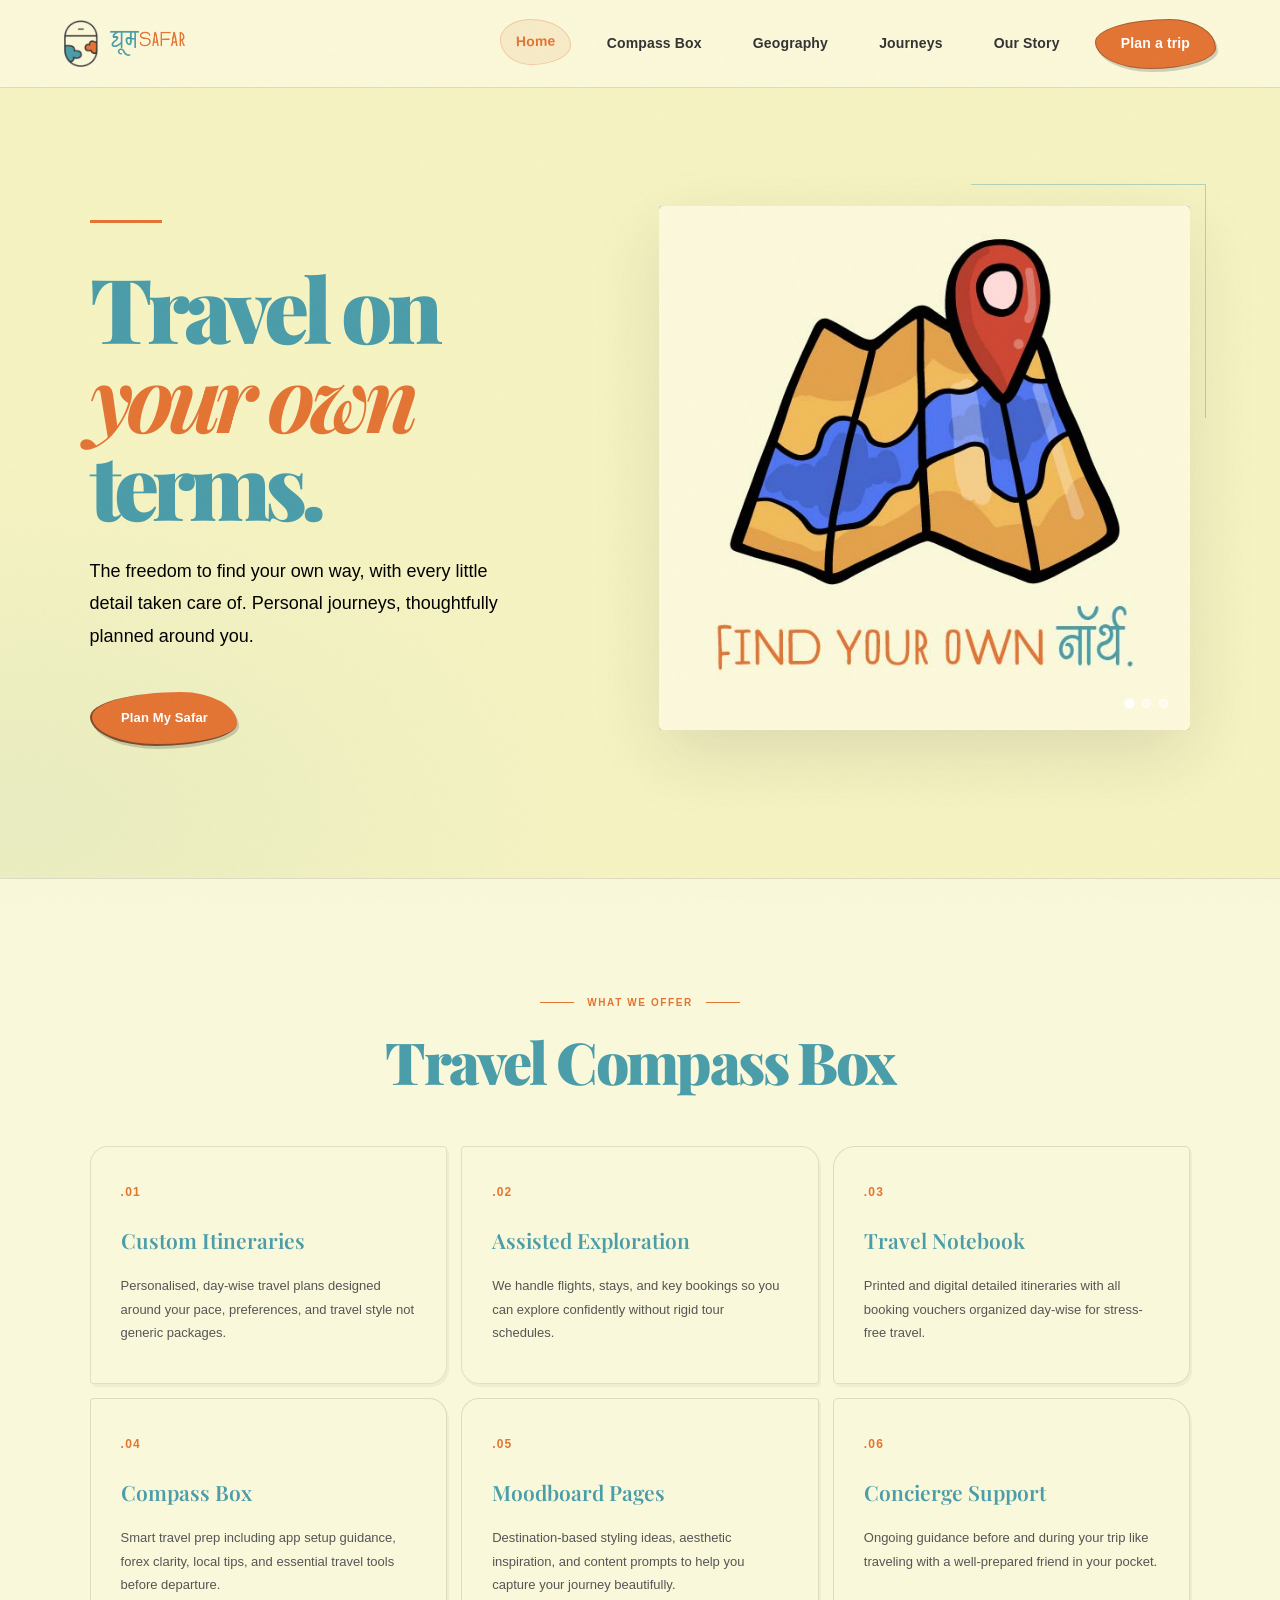
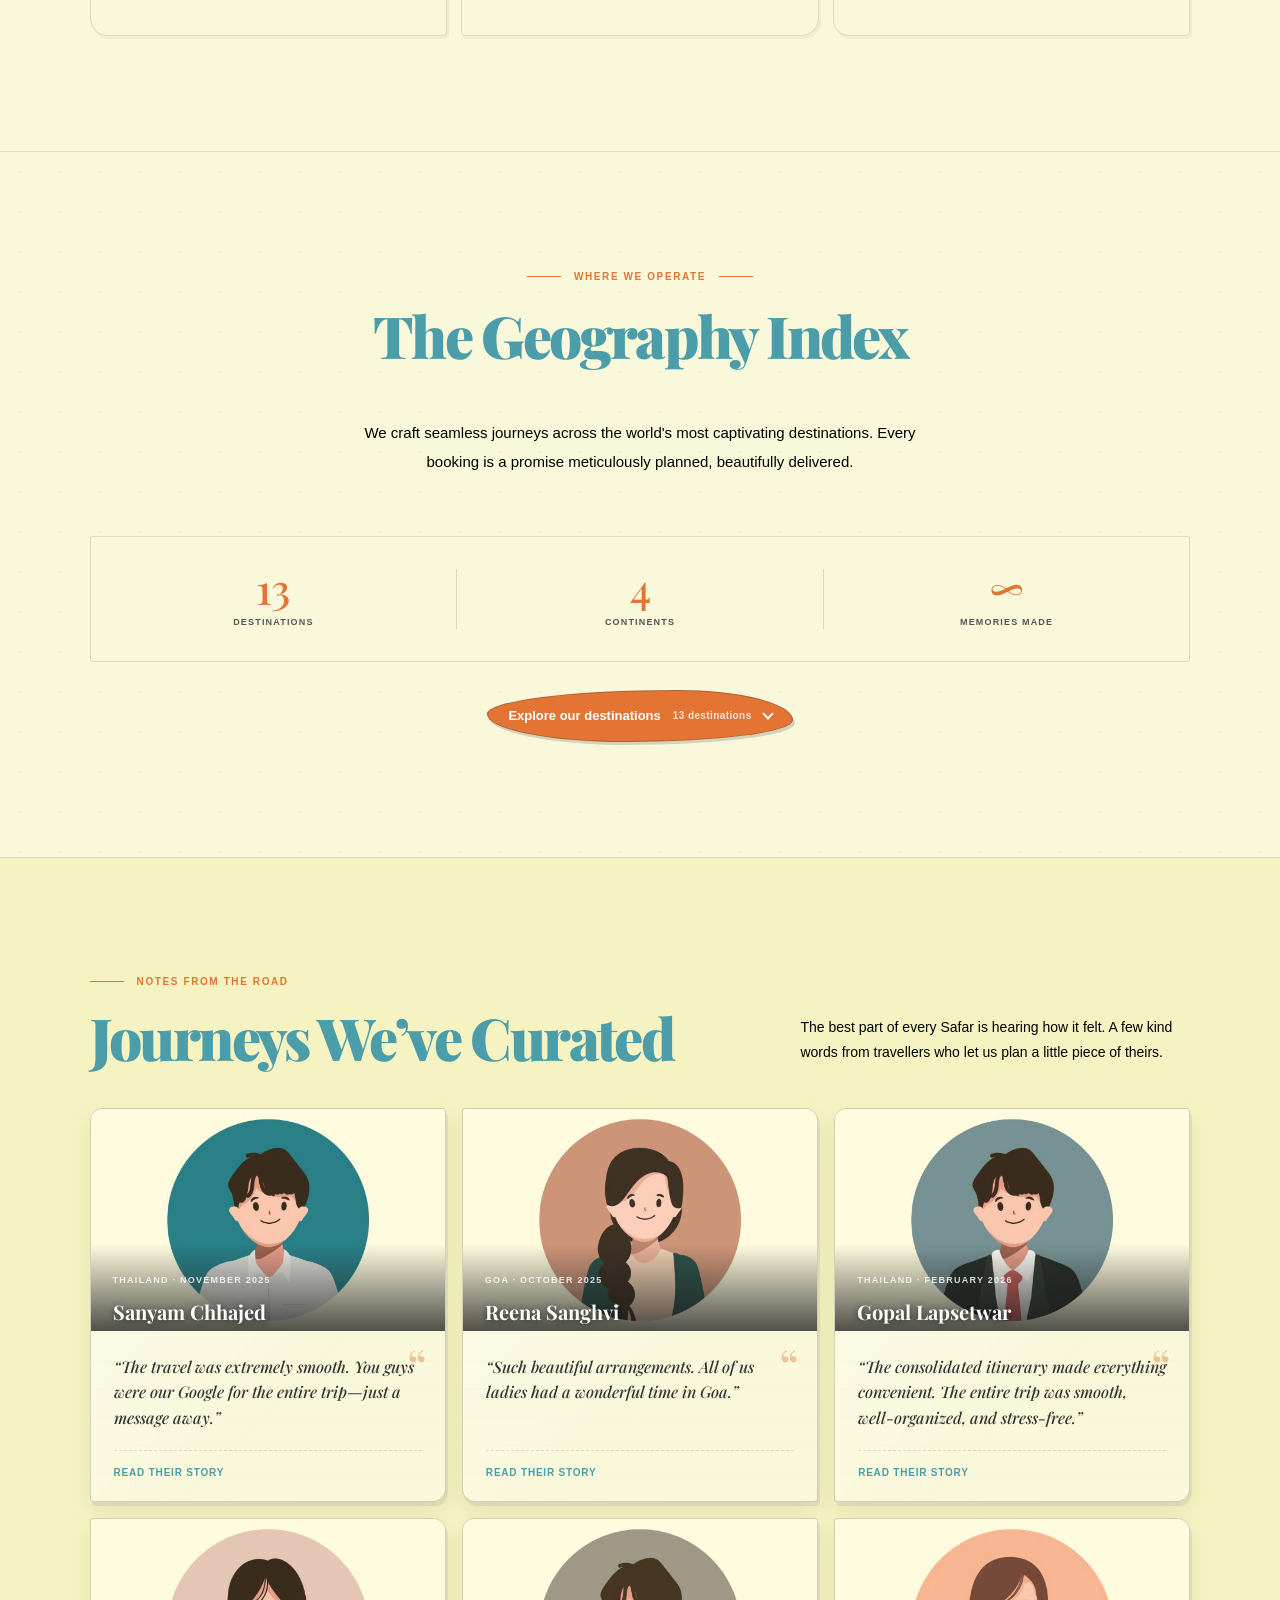
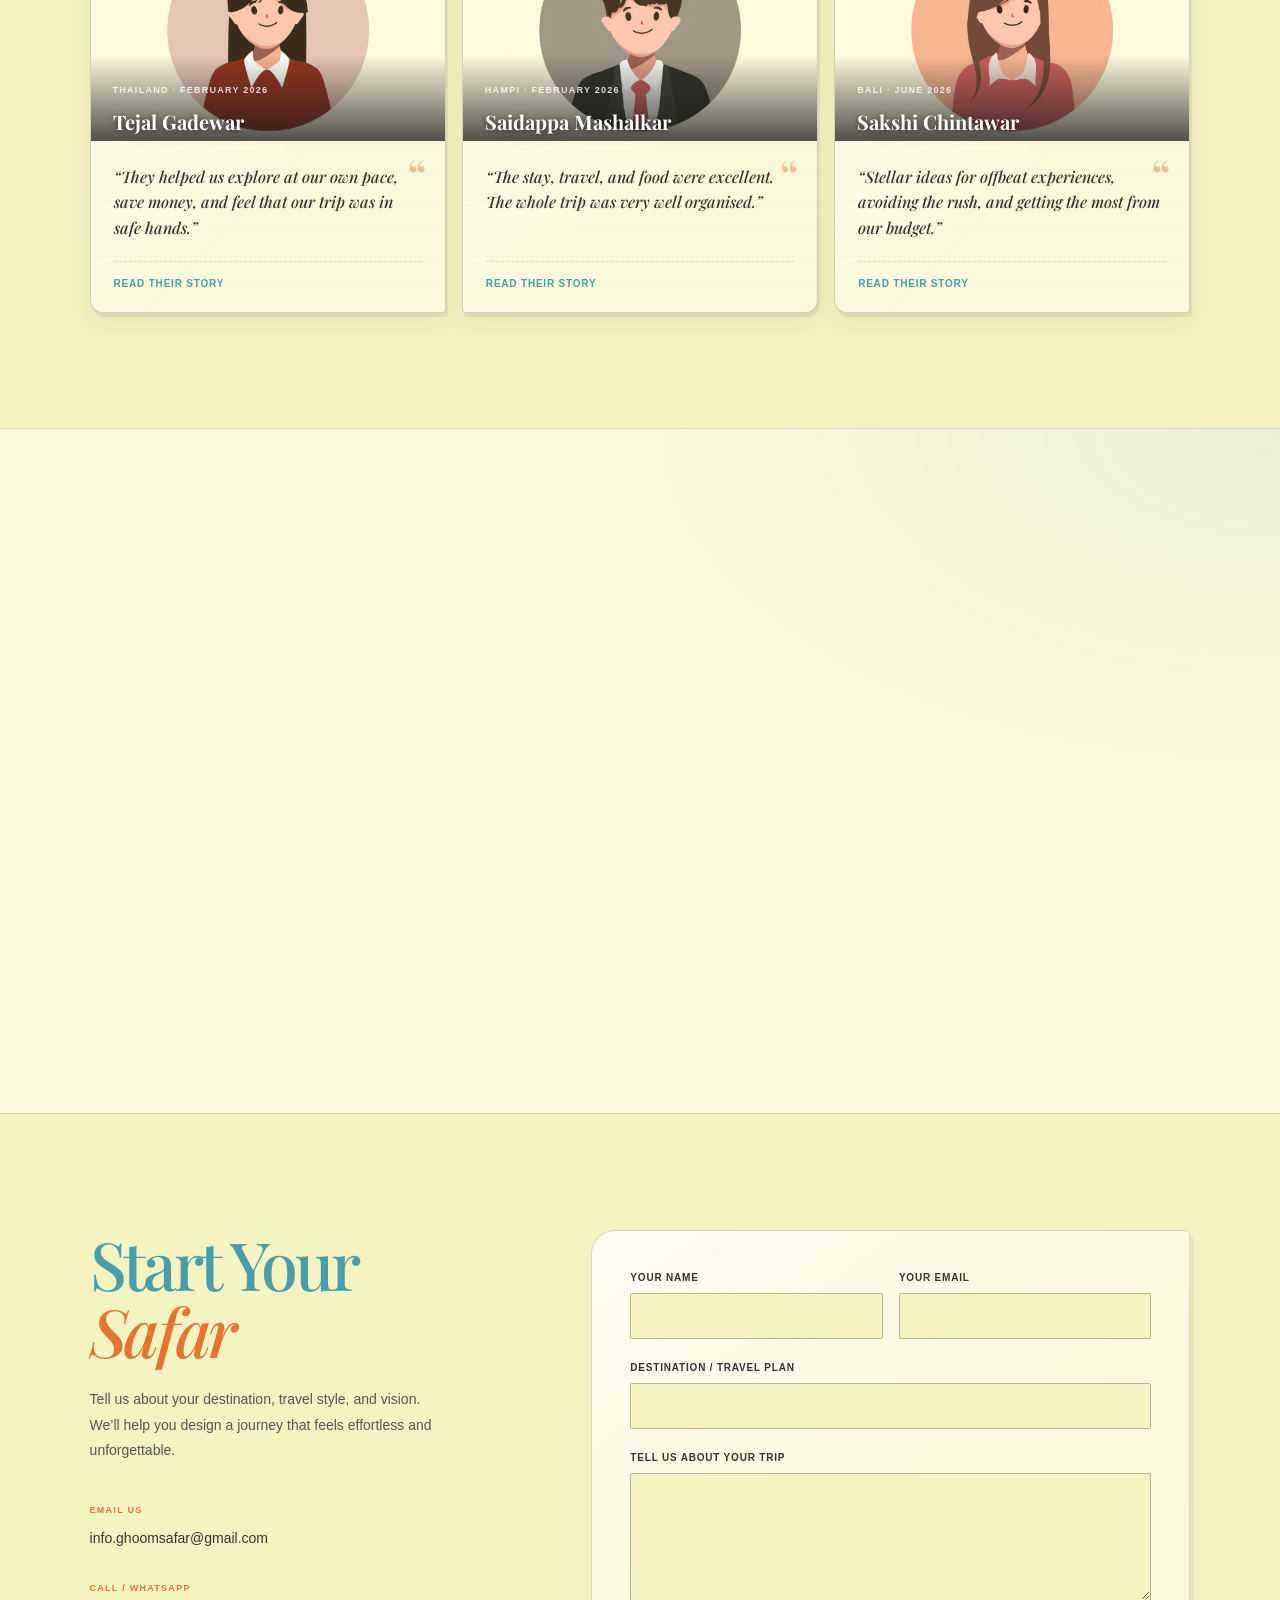
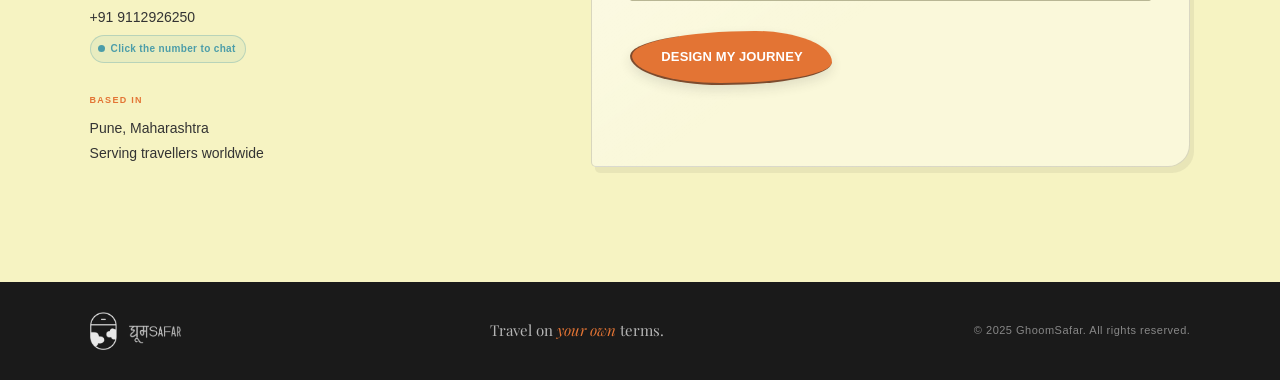
==== commit a5659fad: "Polish mobile navigation and destination index Co-authored-by: Copilot <223556219+Copilot@users.nore" ====
--- a/index.html
+++ b/index.html
@@ -5,7 +5,7 @@
     <meta name="viewport" content="width=device-width, initial-scale=1.0">
     <title>GhoomSafar | Personalized Travel Planning & Custom Itineraries</title>
     <meta name="description" content="GhoomSafar creates personalized, stress-free travel experiences with custom itineraries, assisted bookings, and destination-ready planning across 13+ global destinations.">
-    <meta name="keywords" content="GhoomSafar, personalized travel, custom itineraries, travel planning, international travel, travel concierge, holidays to Thailand, Bali, Dubai, India, Sri Lanka, Mauritius">
+    <meta name="keywords" content="GhoomSafar, personalized travel, custom itineraries, travel planning, international travel, travel concierge, holidays to Thailand, Bali, Dubai, Sri Lanka, Mauritius">
     <meta name="robots" content="index, follow">
     <meta name="author" content="GhoomSafar">
     <meta name="theme-color" content="#f8f6ef">
@@ -57,7 +57,7 @@
             "addressRegion": "Maharashtra",
             "addressCountry": "IN"
           },
-          "areaServed": ["Worldwide", "Thailand", "Dubai", "Malaysia", "Maldives", "Mauritius", "Vietnam", "Georgia", "Azerbaijan", "Oman", "India", "Sri Lanka", "Bali"]
+          "areaServed": ["Worldwide", "Thailand", "Dubai", "Malaysia", "Maldives", "Mauritius", "Vietnam", "Georgia", "Azerbaijan", "Oman", "Japan", "Sri Lanka", "Bali", "Singapore"]
         }
       ]
     }
@@ -92,7 +92,7 @@
                 <a href="#geography">Geography</a>
                 <a href="#portfolio">Journeys</a>
                 <a href="#about">Our Story</a>
-                <a href="#contact" class="nav-cta">Plan a trip <span aria-hidden="true">↗</span></a>
+                <a href="#contact" class="nav-cta">Plan a trip</a>
             </nav>
             <button class="menu-toggle" aria-label="Open navigation menu" aria-controls="primary-navigation" aria-expanded="false">
                 <span></span>
@@ -112,10 +112,8 @@
                     <h1 class="hero-title">Travel on<br><em>your own</em><br>terms.</h1>
                     <p class="hero-description">The freedom to find your own way, with every little detail taken care of. Personal journeys, thoughtfully planned around you.</p>
                     <div class="hero-actions">
-                        <a href="#contact" class="cta-button">Plan My Safar <span aria-hidden="true">↗</span></a>
-                        <a href="#geography" class="hero-text-link">Explore destinations <span aria-hidden="true">↓</span></a>
-                    </div>
-                    <div class="hero-trust"><span aria-hidden="true">✳</span> Made for the way you love to travel</div>
+                        <a href="#contact" class="cta-button">Plan My Safar</a>
+                    </div>
                 </div>
                 <div class="hero-visual">
                     <div class="slider-container" role="region" aria-label="Travel inspiration" aria-roledescription="carousel">
@@ -134,8 +132,6 @@
                         <button class="dot" type="button" aria-label="Show image 3" aria-pressed="false" onclick="currentSlide(2)"></button>
                     </div>
                     </div>
-                    <div class="hero-image-note"><span class="hero-note-icon" aria-hidden="true">✳</span><span><strong>A little more you.</strong><small>Every journey starts with what matters to you.</small></span></div>
-                    <div class="hero-image-index" aria-hidden="true">01 <span>/</span> 03</div>
                 </div>
             </div>
         </section>
@@ -220,14 +216,19 @@
                     </div>
                 </div>
 
-                <!-- Country Grid -->
-                <div class="geo-grid">
+                <details class="geo-destinations">
+                    <summary class="geo-destinations-toggle">
+                        <span>Explore our destinations</span>
+                        <span class="geo-destinations-count">13 destinations</span>
+                        <span class="geo-destinations-indicator" aria-hidden="true"></span>
+                    </summary>
+                    <div class="geo-grid">
 
                     <!--
                       ============================================================
                       TO ADD NEW COUNTRIES:
                       Copy one .geo-card block below and update:
-                        - data-index      → next sequential number (e.g. "12")
+                        - data-index      → next sequential number (e.g. "14")
                         - data-region     → Asia / Middle East / Africa / etc.
                         - .geo-flag       → emoji flag
                         - .geo-country-name → country name
@@ -237,11 +238,12 @@
                       ============================================================
                     -->
 
-                    <div class="geo-card" data-index="01" data-region="Asia">
+                    <div class="geo-card geo-card-expertise" data-index="01" data-region="Asia">
                         <div class="geo-card-inner">
                             <div class="geo-index">01</div>
                             <div class="geo-flag">🇹🇭</div>
                             <div class="geo-country-name">Thailand</div>
+                            <span class="geo-expertise-badge">Our expertise</span>
                             <div class="geo-tagline">Land of Smiles</div>
                             <div class="geo-coords">13.7°N · 100.5°E</div>
                             <div class="geo-hover-bar"></div>
@@ -259,11 +261,12 @@
                         </div>
                     </div>
 
-                    <div class="geo-card" data-index="03" data-region="Middle East">
+                    <div class="geo-card geo-card-expertise" data-index="03" data-region="Middle East">
                         <div class="geo-card-inner">
                             <div class="geo-index">03</div>
                             <div class="geo-flag">🇦🇪</div>
                             <div class="geo-country-name">Dubai</div>
+                            <span class="geo-expertise-badge">Our expertise</span>
                             <div class="geo-tagline">City of the Future</div>
                             <div class="geo-coords">25.2°N · 55.3°E</div>
                             <div class="geo-hover-bar"></div>
@@ -303,22 +306,24 @@
                         </div>
                     </div>
 
-                    <div class="geo-card" data-index="07" data-region="Asia">
+                    <div class="geo-card geo-card-expertise" data-index="07" data-region="Asia">
                         <div class="geo-card-inner">
                             <div class="geo-index">07</div>
                             <div class="geo-flag">🇻🇳</div>
                             <div class="geo-country-name">Vietnam</div>
+                            <span class="geo-expertise-badge">Our expertise</span>
                             <div class="geo-tagline">Where Dragons Fly</div>
                             <div class="geo-coords">14.1°N · 108.3°E</div>
                             <div class="geo-hover-bar"></div>
                         </div>
                     </div>
 
-                    <div class="geo-card" data-index="08" data-region="Asia">
+                    <div class="geo-card geo-card-expertise" data-index="08" data-region="Asia">
                         <div class="geo-card-inner">
                             <div class="geo-index">08</div>
                             <div class="geo-flag">🇮🇩</div>
                             <div class="geo-country-name">Bali</div>
+                            <span class="geo-expertise-badge">Our expertise</span>
                             <div class="geo-tagline">Island of the Gods</div>
                             <div class="geo-coords">8.4°S · 115.2°E</div>
                             <div class="geo-hover-bar"></div>
@@ -361,10 +366,10 @@
                     <div class="geo-card" data-index="12" data-region="Asia">
                         <div class="geo-card-inner">
                             <div class="geo-index">12</div>
-                            <div class="geo-flag">🇮🇳</div>
-                            <div class="geo-country-name">India</div>
-                            <div class="geo-tagline">Land of Incredible Wonders</div>
-                            <div class="geo-coords">20.6°N · 78.9°E</div>
+                            <div class="geo-flag">🇯🇵</div>
+                            <div class="geo-country-name">Japan</div>
+                            <div class="geo-tagline">Tradition Meets Tomorrow</div>
+                            <div class="geo-coords">36.2°N · 138.3°E</div>
                             <div class="geo-hover-bar"></div>
                         </div>
                     </div>
@@ -380,19 +385,8 @@
                         </div>
                     </div>
 
-                    <!-- PLACEHOLDER — remove or replace when adding a real country -->
-                    <div class="geo-card geo-card-placeholder" data-index="+" data-region="">
-                        <div class="geo-card-inner">
-                            <div class="geo-index">+</div>
-                            <div class="geo-flag">🌍</div>
-                            <div class="geo-country-name">Coming Soon</div>
-                            <div class="geo-tagline">Expanding our horizons</div>
-                            <div class="geo-coords">— · —</div>
-                            <div class="geo-hover-bar"></div>
-                        </div>
-                    </div>
-
-                </div>
+                    </div>
+                </details>
 
             </div>
         </section>
@@ -423,7 +417,7 @@
                         <div class="portfolio-card-copy">
                             <span class="portfolio-quote-mark" aria-hidden="true">“</span>
                             <p>“The travel was extremely smooth. You guys were our Google for the entire trip—just a message away.”</p>
-                            <span class="portfolio-read">Read their story <span aria-hidden="true">↗</span></span>
+                            <span class="portfolio-read">Read their story</span>
                         </div>
                         <div class="portfolio-data" hidden>
                             <p class="description">Thank you so much for such a wonderful trip. The travel was extremely smooth because all of the bookings you did were perfect. You guys were our google for the entire trip - just a message away, and we had our help in all the ways that we wanted. Definitely recommend choosing them for your next travels.</p>
@@ -441,7 +435,7 @@
                         <div class="portfolio-card-copy">
                             <span class="portfolio-quote-mark" aria-hidden="true">“</span>
                             <p>“Such beautiful arrangements. All of us ladies had a wonderful time in Goa.”</p>
-                            <span class="portfolio-read">Read their story <span aria-hidden="true">↗</span></span>
+                            <span class="portfolio-read">Read their story</span>
                         </div>
                         <div class="portfolio-data" hidden>
                             <p class="description">Thank you so much Surabhi and Nilay. Bahut sundar arrangement tha. Hume vishwaas hi nai hua ki flight se aana jaana karke aur itne sundar hotel me stay karne ke baad bhi humara itne reasonable price me trip kaise hua! Goa me hum sab ladies ne bahut enjoy kiya. God bless both of you 🥰🥰🥰</p>
@@ -459,7 +453,7 @@
                         <div class="portfolio-card-copy">
                             <span class="portfolio-quote-mark" aria-hidden="true">“</span>
                             <p>“The consolidated itinerary made everything convenient. The entire trip was smooth, well-organized, and stress-free.”</p>
-                            <span class="portfolio-read">Read their story <span aria-hidden="true">↗</span></span>
+                            <span class="portfolio-read">Read their story</span>
                         </div>
                         <div class="portfolio-data" hidden>
                             <p class="description">We had a really great experience planning our Thailand trip with GhoomSafar. They prepared the itinerary exactly according to our preferences and were very flexible whenever we wanted to adjust or change places to visit.
@@ -481,7 +475,7 @@
                         <div class="portfolio-card-copy">
                             <span class="portfolio-quote-mark" aria-hidden="true">“</span>
                             <p>“They helped us explore at our own pace, save money, and feel that our trip was in safe hands.”</p>
-                            <span class="portfolio-read">Read their story <span aria-hidden="true">↗</span></span>
+                            <span class="portfolio-read">Read their story</span>
                         </div>
                         <div class="portfolio-data" hidden>
                             <p class="description">We were given multiple options for itinerary planning according to our preferences for the trip. The team helped us to explore certian locations on our own and that helped us to save a hefty amount of bucks. They are genuine, extremely supportive and we felt safe and that our money & trip was in safe hands with them.</p>
@@ -499,7 +493,7 @@
                         <div class="portfolio-card-copy">
                             <span class="portfolio-quote-mark" aria-hidden="true">“</span>
                             <p>“The stay, travel, and food were excellent. The whole trip was very well organised.”</p>
-                            <span class="portfolio-read">Read their story <span aria-hidden="true">↗</span></span>
+                            <span class="portfolio-read">Read their story</span>
                         </div>
                         <div class="portfolio-data" hidden>
                             <p class="description">Thank you Nilay and Surabhi for such a wonderful trip arrangement. Stay was excellent, travel bus and driver were also good and food was amazing.
@@ -519,7 +513,7 @@
                         <div class="portfolio-card-copy">
                             <span class="portfolio-quote-mark" aria-hidden="true">“</span>
                             <p>“Stellar ideas for offbeat experiences, avoiding the rush, and getting the most from our budget.”</p>
-                            <span class="portfolio-read">Read their story <span aria-hidden="true">↗</span></span>
+                            <span class="portfolio-read">Read their story</span>
                         </div>
                         <div class="portfolio-data" hidden>
                             <p class="description">We are planning our honeymoon with GhoomSafar and they have given us some stellar ideas to explore unique places, get offbeat experiences, avoid rush and get the full bank for our bucks. We will definitely recommend GhoomSafar for best itineraries and value for money.</p>
@@ -570,7 +564,7 @@
                         </div>
                         <div class="contact-item">
                             <label>Call / WhatsApp</label>
-                            <p><a href="https://wa.me/919112926250" target="_blank" rel="noopener noreferrer" aria-label="Chat with GhoomSafar on WhatsApp at +91 9112926250">+91 9112926250</a><span class="whatsapp-hint"><span aria-hidden="true">↖</span> Click the number to chat</span></p>
+                            <p><a href="https://wa.me/919112926250" target="_blank" rel="noopener noreferrer" aria-label="Chat with GhoomSafar on WhatsApp at +91 9112926250">+91 9112926250</a><span class="whatsapp-hint">Click the number to chat</span></p>
                         </div>
                         <div class="contact-item">
                             <label>Based In</label>
--- a/ghoomsafar-premium.css
+++ b/ghoomsafar-premium.css
@@ -304,33 +304,6 @@
 	color: white;
 }
 
-.hero-text-link {
-	color: var(--gs-ink);
-	font-size: 12px;
-	font-weight: 600;
-	text-decoration: none;
-}
-
-.hero-text-link span {
-	margin-left: 5px;
-	color: var(--gs-orange);
-}
-
-.hero-trust {
-	display: flex;
-	align-items: center;
-	gap: 9px;
-	margin-top: 48px;
-	color: var(--gs-muted);
-	font-size: 11px;
-	letter-spacing: 0.03em;
-}
-
-.hero-trust span {
-	color: var(--gs-orange);
-	font-size: 17px;
-}
-
 .hero-visual {
 	position: relative;
 	min-width: 0;
@@ -429,60 +402,6 @@
 	transform: scale(1.15);
 }
 
-.hero-image-note {
-	position: absolute;
-	right: -22px;
-	bottom: 0;
-	z-index: 10;
-	display: flex;
-	align-items: center;
-	gap: 13px;
-	width: min(290px, 75%);
-	padding: 18px 20px;
-	border: 1px solid var(--gs-line);
-	border-radius: 3px;
-	background: var(--gs-white);
-	box-shadow: 0 14px 40px rgba(42, 42, 42, 0.12);
-}
-
-.hero-note-icon {
-	color: var(--gs-orange);
-	font-size: 23px;
-}
-
-.hero-image-note strong,
-.hero-image-note small {
-	display: block;
-}
-
-.hero-image-note strong {
-	font-family: var(--gs-serif);
-	font-size: 16px;
-	font-weight: 600;
-}
-
-.hero-image-note small {
-	margin-top: 2px;
-	color: var(--gs-muted);
-	font-size: 10px;
-	line-height: 1.5;
-}
-
-.hero-image-index {
-	position: absolute;
-	bottom: 4px;
-	left: 0;
-	color: var(--gs-ink);
-	font-family: var(--gs-serif);
-	font-size: 13px;
-	letter-spacing: 0.08em;
-}
-
-.hero-image-index span {
-	margin: 0 5px;
-	color: var(--gs-orange);
-}
-
 .geography-eyebrow {
 	gap: 13px;
 	margin-bottom: 18px;
@@ -647,6 +566,30 @@
 	font-family: var(--gs-serif);
 	font-size: 21px;
 	font-weight: 600;
+}
+
+.geo-card-expertise {
+	border-color: rgba(75, 157, 169, 0.62);
+	background: rgba(75, 157, 169, 0.07);
+}
+
+.geo-card-expertise .geo-country-name {
+	color: var(--gs-teal);
+}
+
+.geo-expertise-badge {
+	align-self: flex-start;
+	margin: 2px 0 4px;
+	padding: 4px 8px;
+	border: 1px solid rgba(75, 157, 169, 0.28);
+	border-radius: 999px;
+	background: rgba(75, 157, 169, 0.1);
+	color: var(--gs-teal);
+	font-size: 9px;
+	font-weight: 700;
+	letter-spacing: 0.08em;
+	line-height: 1.2;
+	text-transform: uppercase;
 }
 
 .geo-tagline,
@@ -806,7 +749,7 @@
 .portfolio-read {
 	display: flex;
 	align-items: center;
-	justify-content: space-between;
+	justify-content: flex-start;
 	width: 100%;
 	margin-top: auto;
 	padding-top: 13px;
@@ -816,17 +759,6 @@
 	font-weight: 700;
 	letter-spacing: 0.08em;
 	text-transform: uppercase;
-}
-
-.portfolio-read span {
-	color: var(--gs-orange);
-	font-size: 15px;
-	transition: transform 0.2s ease;
-}
-
-.portfolio-item:hover .portfolio-read span,
-.portfolio-item:focus-visible .portfolio-read span {
-	transform: translate(2px, -2px);
 }
 
 .section-about {
@@ -1184,10 +1116,6 @@
 		max-width: 500px;
 	}
 
-	.hero-trust {
-		margin-top: 28px;
-	}
-
 	.hero-visual {
 		width: calc(100% - 14px);
 		margin-left: 0;
@@ -1201,15 +1129,6 @@
 	.hero-visual::before {
 		top: -12px;
 		right: -12px;
-	}
-
-	.hero-image-note {
-		right: -10px;
-	}
-
-	.hero-image-index {
-		bottom: 2px;
-		left: -8px;
 	}
 
 	.section-services,
@@ -1332,10 +1251,6 @@
 		align-items: flex-start;
 		flex-direction: column;
 		gap: 16px;
-	}
-
-	.hero-text-link {
-		padding: 4px 0;
 	}
 
 	.section-services,
@@ -1557,15 +1472,6 @@
 	height: 100%;
 }
 
-.hero-text-link {
-	transition: color 0.2s ease, transform 0.2s ease;
-}
-
-.hero-text-link:hover {
-	transform: translateY(-2px);
-	color: var(--gs-orange);
-}
-
 .service-card {
 	border-color: rgba(42, 42, 42, 0.12);
 	background: rgba(255, 255, 255, 0.23);
@@ -1641,16 +1547,6 @@
 
 .portfolio-read {
 	border-top-style: dashed;
-}
-
-.portfolio-read span {
-	display: inline-flex;
-	width: 25px;
-	height: 25px;
-	align-items: center;
-	justify-content: center;
-	border-radius: 50%;
-	background: rgba(227, 116, 52, 0.12);
 }
 
 .about-block {
@@ -2198,7 +2094,8 @@
 	.modal-content > .modal-image {
 		width: min(100%, 340px);
 		max-height: 25vh;
-		aspect-ratio: 16 / 9;
+		aspect-ratio: auto;
+		object-fit: contain;
 		justify-self: center;
 	}
 
@@ -2361,10 +2258,6 @@
 	border-radius: 24px 5px 22px 5px;
 }
 
-.hero-image-note {
-	border-radius: 20px 4px 18px 4px;
-}
-
 @media (max-width: 768px) {
 	.service-card,
 	.service-card:nth-child(even),
@@ -2423,17 +2316,6 @@
 	background: var(--gs-teal);
 	color: white;
 	box-shadow: 3px 5px 0 rgba(42, 42, 42, 0.16);
-}
-
-.nav-cta span,
-.cta-button span {
-	display: inline-block;
-	transition: transform 0.25s ease;
-}
-
-.nav-cta:hover span,
-.cta-button:hover span {
-	transform: translate(3px, -2px) rotate(8deg);
 }
 
 .cta-button {
@@ -2465,34 +2347,140 @@
 .whatsapp-hint {
 	display: flex;
 	align-items: center;
-	gap: 5px;
+	gap: 6px;
 	width: fit-content;
 	margin-top: 5px;
+	padding: 4px 9px 4px 7px;
+	border: 1px solid rgba(75, 157, 169, 0.3);
+	border-radius: 999px;
+	background: rgba(75, 157, 169, 0.08);
 	color: var(--gs-teal);
 	font-size: 10px;
 	font-weight: 600;
 	letter-spacing: 0.035em;
-	animation: whatsapp-invite 2.8s ease-in-out infinite;
-}
-
-.whatsapp-hint > span {
-	display: inline-block;
-	font-size: 14px;
-	animation: whatsapp-arrow 1.1s ease-in-out infinite alternate;
-}
-
-@keyframes whatsapp-invite {
-	0%, 72%, 100% {
-		opacity: 0.8;
-	}
-	84% {
-		opacity: 1;
-	}
-}
-
-@keyframes whatsapp-arrow {
-	to {
-		transform: translate(2px, -2px);
+}
+
+.whatsapp-hint::before {
+	width: 7px;
+	height: 7px;
+	flex: 0 0 7px;
+	border-radius: 50%;
+	background: var(--gs-teal);
+	content: "";
+	animation: whatsapp-pulse 1.8s ease-out infinite;
+}
+
+@keyframes whatsapp-pulse {
+	0%, 100% {
+		box-shadow: 0 0 0 0 rgba(75, 157, 169, 0.32);
+	}
+	55% {
+		box-shadow: 0 0 0 4px rgba(75, 157, 169, 0);
+	}
+}
+
+@media (prefers-reduced-motion: reduce) {
+	.whatsapp-hint::before {
+		animation: none;
+	}
+}
+
+/* Keep the destination list tucked into a tactile, keyboard-friendly disclosure. */
+.geo-destinations {
+	margin-top: 8px;
+}
+
+.geo-destinations-toggle {
+	display: flex;
+	align-items: center;
+	justify-content: center;
+	gap: 12px;
+	width: fit-content;
+	max-width: 100%;
+	min-height: 52px;
+	margin: 0 auto;
+	padding: 12px 20px;
+	border: 1px solid rgba(42, 42, 42, 0.28);
+	border-radius: 62% 38% 55% 45% / 46% 58% 42% 54%;
+	background: var(--gs-orange);
+	box-shadow: 2px 3px 0 rgba(42, 42, 42, 0.18);
+	color: white;
+	cursor: pointer;
+	font-size: 13px;
+	font-weight: 700;
+	list-style: none;
+	transition: transform 0.2s ease, border-radius 0.2s ease, background 0.2s ease;
+}
+
+.geo-destinations-toggle::-webkit-details-marker {
+	display: none;
+}
+
+.geo-destinations-toggle::marker {
+	content: "";
+}
+
+.geo-destinations-toggle:hover,
+.geo-destinations-toggle:focus-visible {
+	transform: translateY(-2px);
+	border-radius: 45% 55% 42% 58% / 58% 43% 57% 42%;
+	background: var(--gs-teal);
+}
+
+.geo-destinations-toggle:focus-visible {
+	outline: 3px solid rgba(75, 157, 169, 0.35);
+	outline-offset: 4px;
+}
+
+.geo-destinations-count {
+	color: rgba(255, 255, 255, 0.82);
+	font-size: 10px;
+	font-weight: 600;
+	letter-spacing: 0.04em;
+	white-space: nowrap;
+}
+
+.geo-destinations-indicator {
+	width: 8px;
+	height: 8px;
+	flex: 0 0 8px;
+	border-right: 2px solid currentColor;
+	border-bottom: 2px solid currentColor;
+	transform: translateY(-2px) rotate(45deg);
+	transition: transform 0.2s ease;
+}
+
+.geo-destinations[open] .geo-destinations-indicator {
+	transform: translateY(2px) rotate(225deg);
+}
+
+.geo-destinations .geo-grid {
+	margin-top: 26px;
+}
+
+.geo-stats {
+	margin-bottom: 28px;
+}
+
+@media (max-width: 768px) {
+	.geo-destinations-toggle {
+		gap: 9px;
+		min-height: 48px;
+		padding: 11px 17px;
+		font-size: 12px;
+	}
+}
+
+@media (prefers-reduced-motion: reduce) {
+	.geo-destinations-toggle,
+	.geo-destinations-indicator {
+		transition: none;
+	}
+}
+
+@media (max-width: 520px) {
+	.whatsapp-hint {
+		margin-top: 7px;
 	}
 }
 
@@ -2532,8 +2520,7 @@
 }
 
 @media (prefers-reduced-motion: reduce) {
-	.whatsapp-hint,
-	.whatsapp-hint > span {
+	.whatsapp-hint::before {
 		animation: none;
 	}
 }
@@ -2548,7 +2535,6 @@
 .about-content h3,
 .about-block h4,
 .contact-info h3,
-.hero-image-note strong,
 .form-success h4,
 .modal-details h3#modalTitle {
 	color: var(--gs-teal);
@@ -2568,6 +2554,248 @@
 	color: var(--gs-orange);
 }
 
+@media (max-width: 768px) {
+	header .logo-area {
+		transform: translateX(0);
+		transition: transform 0.42s cubic-bezier(0.2, 0.8, 0.2, 1);
+	}
+
+	header.menu-open .logo-area {
+		transform: translateX(calc(50vw - 50% - 20px));
+	}
+
+	.menu-toggle {
+		position: relative;
+		z-index: 20;
+		display: flex;
+		width: 46px;
+		height: 46px;
+		align-items: center;
+		justify-content: center;
+		padding: 0;
+		border: 1px solid rgba(42, 42, 42, 0.18);
+		border-radius: 45% 55% 48% 52% / 52% 42% 58% 48%;
+		background: var(--gs-white);
+		box-shadow: 2px 3px 0 rgba(42, 42, 42, 0.12);
+		transition:
+			transform 0.28s ease,
+			border-radius 0.28s ease,
+			background-color 0.28s ease,
+			box-shadow 0.28s ease;
+		-webkit-tap-highlight-color: transparent;
+	}
+
+	.menu-toggle:active {
+		transform: scale(0.94);
+	}
+
+	.menu-toggle:focus-visible {
+		outline: 3px solid rgba(75, 157, 169, 0.38);
+		outline-offset: 3px;
+	}
+
+	.menu-toggle span {
+		position: absolute;
+		width: 21px;
+		height: 2px;
+		border-radius: 2px;
+		background: var(--gs-teal);
+		transform-origin: center;
+		transition:
+			transform 0.32s cubic-bezier(0.2, 0.8, 0.2, 1),
+			opacity 0.18s ease,
+			width 0.25s ease,
+			background-color 0.25s ease;
+	}
+
+	.menu-toggle span:nth-child(1) {
+		transform: translateY(-7px);
+	}
+
+	.menu-toggle span:nth-child(2) {
+		width: 15px;
+		transform: translateX(3px);
+	}
+
+	.menu-toggle span:nth-child(3) {
+		transform: translateY(7px);
+	}
+
+	.menu-toggle.active {
+		transform: rotate(-5deg);
+		border-radius: 52% 48% 55% 45% / 42% 58% 44% 56%;
+		background: var(--gs-orange);
+		box-shadow: 2px 3px 0 rgba(42, 42, 42, 0.16);
+	}
+
+	.menu-toggle.active span {
+		background: white;
+	}
+
+	.menu-toggle.active span:nth-child(1) {
+		transform: rotate(45deg);
+	}
+
+	.menu-toggle.active span:nth-child(2) {
+		width: 0;
+		opacity: 0;
+		transform: scaleX(0);
+	}
+
+	.menu-toggle.active span:nth-child(3) {
+		transform: rotate(-45deg);
+	}
+
+	header nav {
+		display: flex;
+		flex-direction: column;
+		visibility: hidden;
+		align-items: stretch;
+		gap: 5px;
+		padding: 16px 24px 24px;
+		border: 1px solid rgba(42, 42, 42, 0.12);
+		border-top: 0;
+		border-radius: 0 0 34px 9px / 0 0 24px 8px;
+		background:
+			radial-gradient(ellipse at 50% 0, rgba(227, 116, 52, 0.055), transparent 62%),
+			radial-gradient(ellipse at 100% 18%, rgba(75, 157, 169, 0.08), transparent 42%),
+			var(--gs-paper);
+		box-shadow: 0 18px 34px rgba(42, 42, 42, 0.14);
+		opacity: 0;
+		pointer-events: none;
+		transform: translateY(-12px) scale(0.985);
+		transform-origin: top center;
+		transition:
+			opacity 0.22s ease,
+			transform 0.34s cubic-bezier(0.2, 0.8, 0.2, 1),
+			visibility 0s linear 0.34s;
+	}
+
+	header nav.active {
+		visibility: visible;
+		opacity: 1;
+		pointer-events: auto;
+		transform: translateY(0) scale(1);
+		transition:
+			opacity 0.22s ease,
+			transform 0.34s cubic-bezier(0.2, 0.8, 0.2, 1),
+			visibility 0s;
+	}
+
+	header nav a {
+		position: relative;
+		display: flex;
+		flex: 0 0 auto;
+		align-items: center;
+		align-self: stretch;
+		justify-content: center;
+		box-sizing: border-box;
+		width: 100%;
+		min-height: 46px;
+		padding: 12px 18px;
+		border: 1px dashed rgba(75, 157, 169, 0.2);
+		border-radius: 62% 38% 55% 45% / 46% 58% 42% 54%;
+		background: rgba(255, 255, 255, 0.22);
+		box-shadow: none;
+		text-align: center;
+		opacity: 0;
+		transform: translateX(-10px);
+		transition:
+			opacity 0.22s ease,
+			transform 0.3s cubic-bezier(0.2, 0.8, 0.2, 1),
+			background-color 0.2s ease,
+			color 0.2s ease;
+	}
+
+	header nav a::before {
+		position: absolute;
+		top: 50%;
+		right: 17px;
+		width: 5px;
+		height: 5px;
+		border: 1px solid var(--gs-teal);
+		border-radius: 50%;
+		content: "";
+		transform: translateY(-50%);
+		transition: background-color 0.2s ease, border-color 0.2s ease;
+	}
+
+	header nav.active a {
+		opacity: 1;
+		transform: translateX(0);
+		transition-delay: 0.08s;
+	}
+
+	header nav.active a:nth-child(2) {
+		transition-delay: 0.12s;
+	}
+
+	header nav.active a:nth-child(3) {
+		transition-delay: 0.16s;
+	}
+
+	header nav.active a:nth-child(4) {
+		transition-delay: 0.2s;
+	}
+
+	header nav.active a:nth-child(5) {
+		transition-delay: 0.24s;
+	}
+
+	header nav.active a:nth-child(6) {
+		transition-delay: 0.28s;
+	}
+
+	header nav a.nav-cta {
+		width: 100%;
+		min-height: 48px;
+		margin: 8px 0 0;
+		padding: 11px 20px;
+		border: 1px solid rgba(42, 42, 42, 0.24);
+		border-radius: 62% 38% 55% 45% / 46% 58% 42% 54%;
+		background: var(--gs-orange);
+		text-align: center;
+	}
+
+	header nav a.nav-cta::before {
+		display: none;
+	}
+
+	header nav a.active:not(.nav-cta),
+	header nav a:hover:not(.nav-cta) {
+		transform: translateX(0);
+		border-color: rgba(227, 116, 52, 0.42);
+		border-radius: 38% 62% 45% 55% / 58% 42% 56% 44%;
+		background: rgba(227, 116, 52, 0.1);
+		color: var(--gs-orange);
+		box-shadow: none;
+	}
+
+	header nav a.active:not(.nav-cta)::before,
+	header nav a:hover:not(.nav-cta)::before {
+		border-color: var(--gs-orange);
+		background: var(--gs-orange);
+	}
+
+	header nav a:nth-child(even):not(.nav-cta) {
+		border-radius: 42% 58% 55% 45% / 44% 58% 42% 56%;
+	}
+
+	header nav a:nth-child(even).active:not(.nav-cta),
+	header nav a:nth-child(even):hover:not(.nav-cta) {
+		border-radius: 58% 42% 45% 55% / 56% 44% 58% 42%;
+	}
+}
+
+@media (prefers-reduced-motion: reduce) {
+	.menu-toggle,
+	.menu-toggle span,
+	header nav,
+	header nav a {
+		transition: none !important;
+	}
+}
+
 .portfolio-label h3 {
 	color: #ffffff;
 }
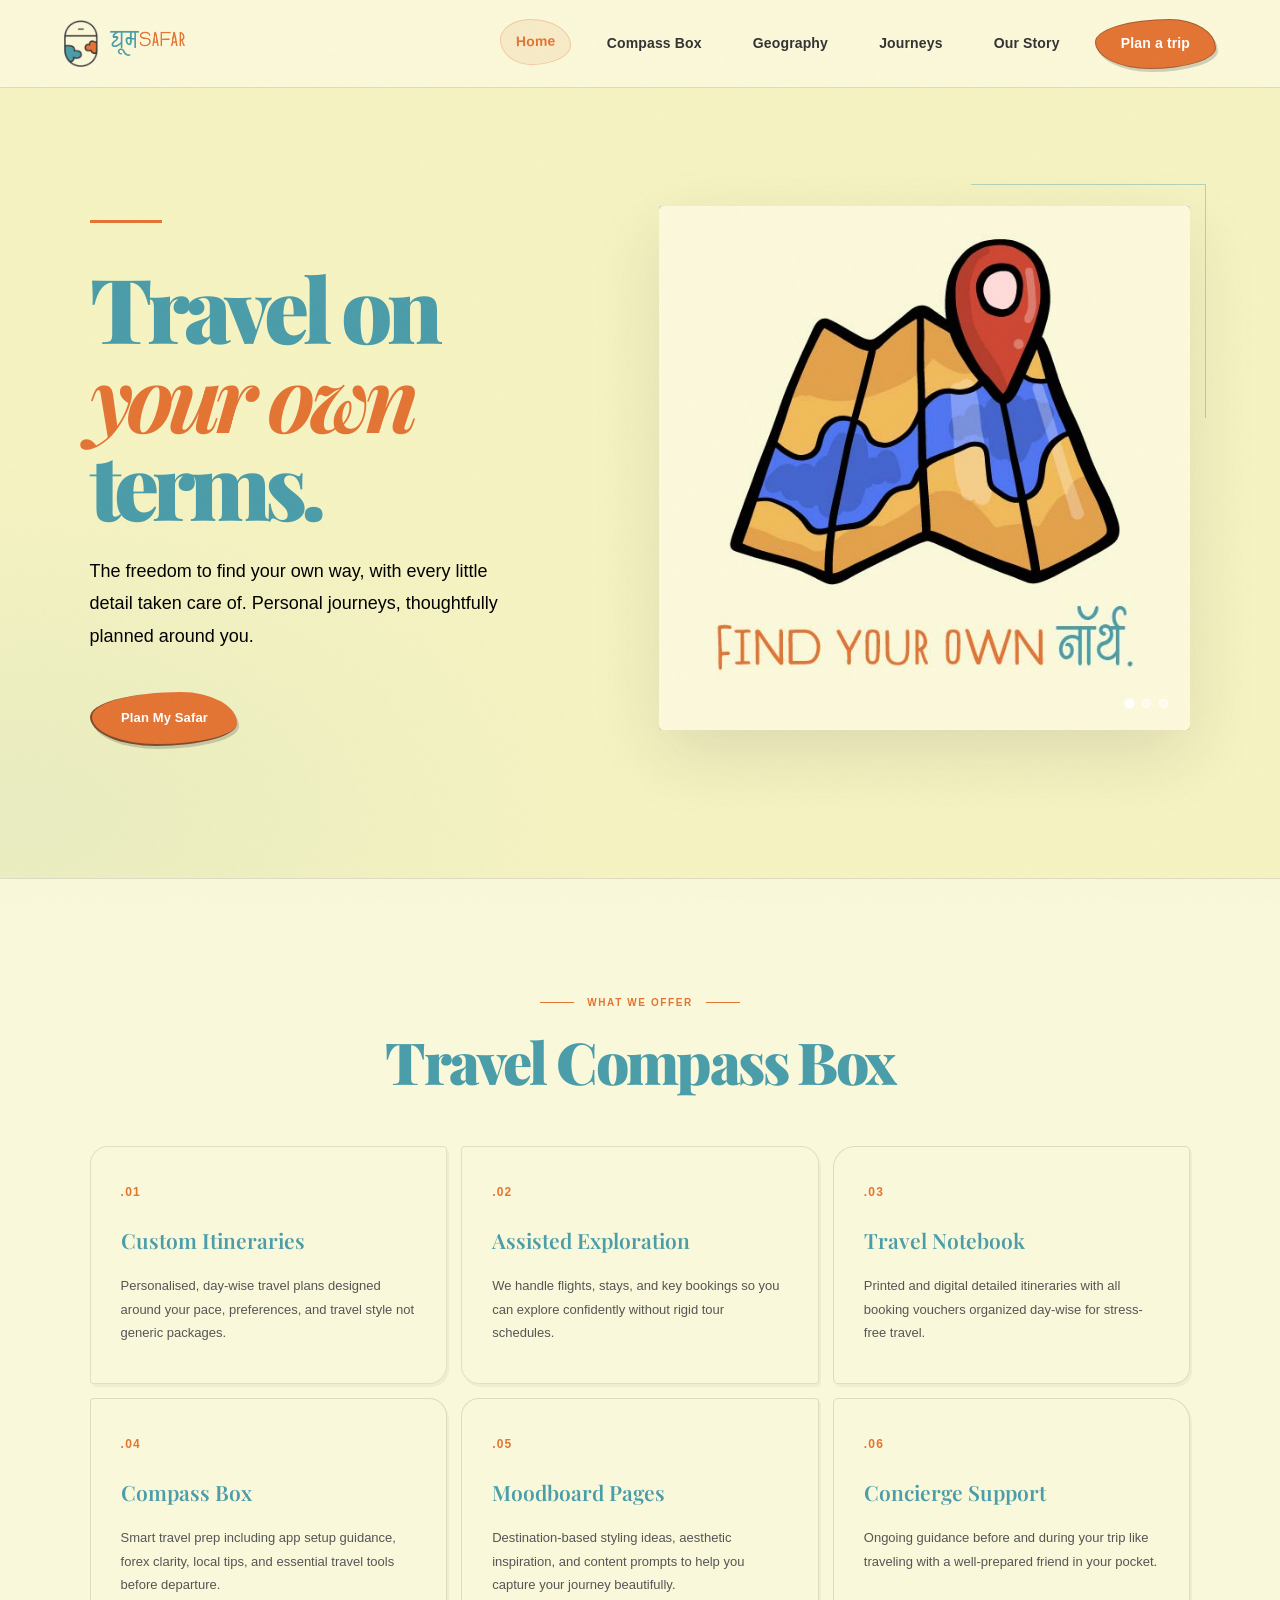
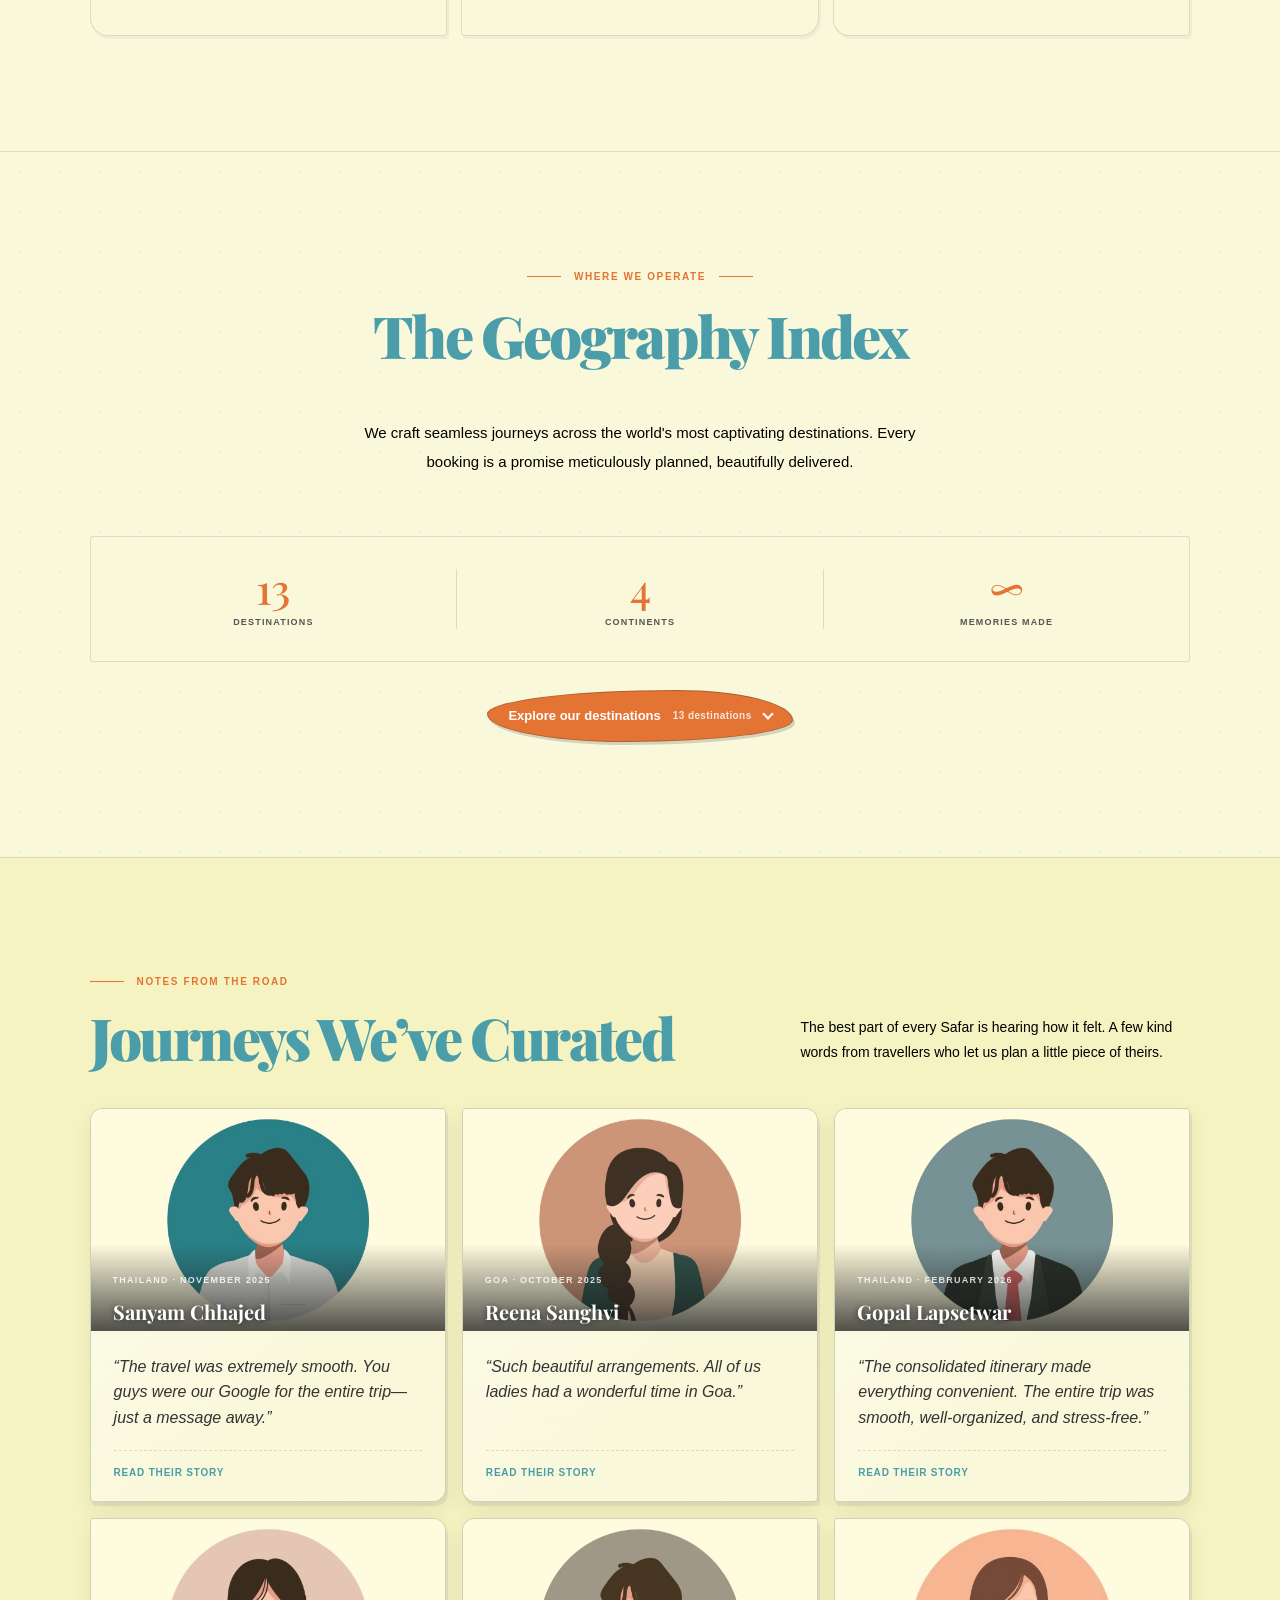
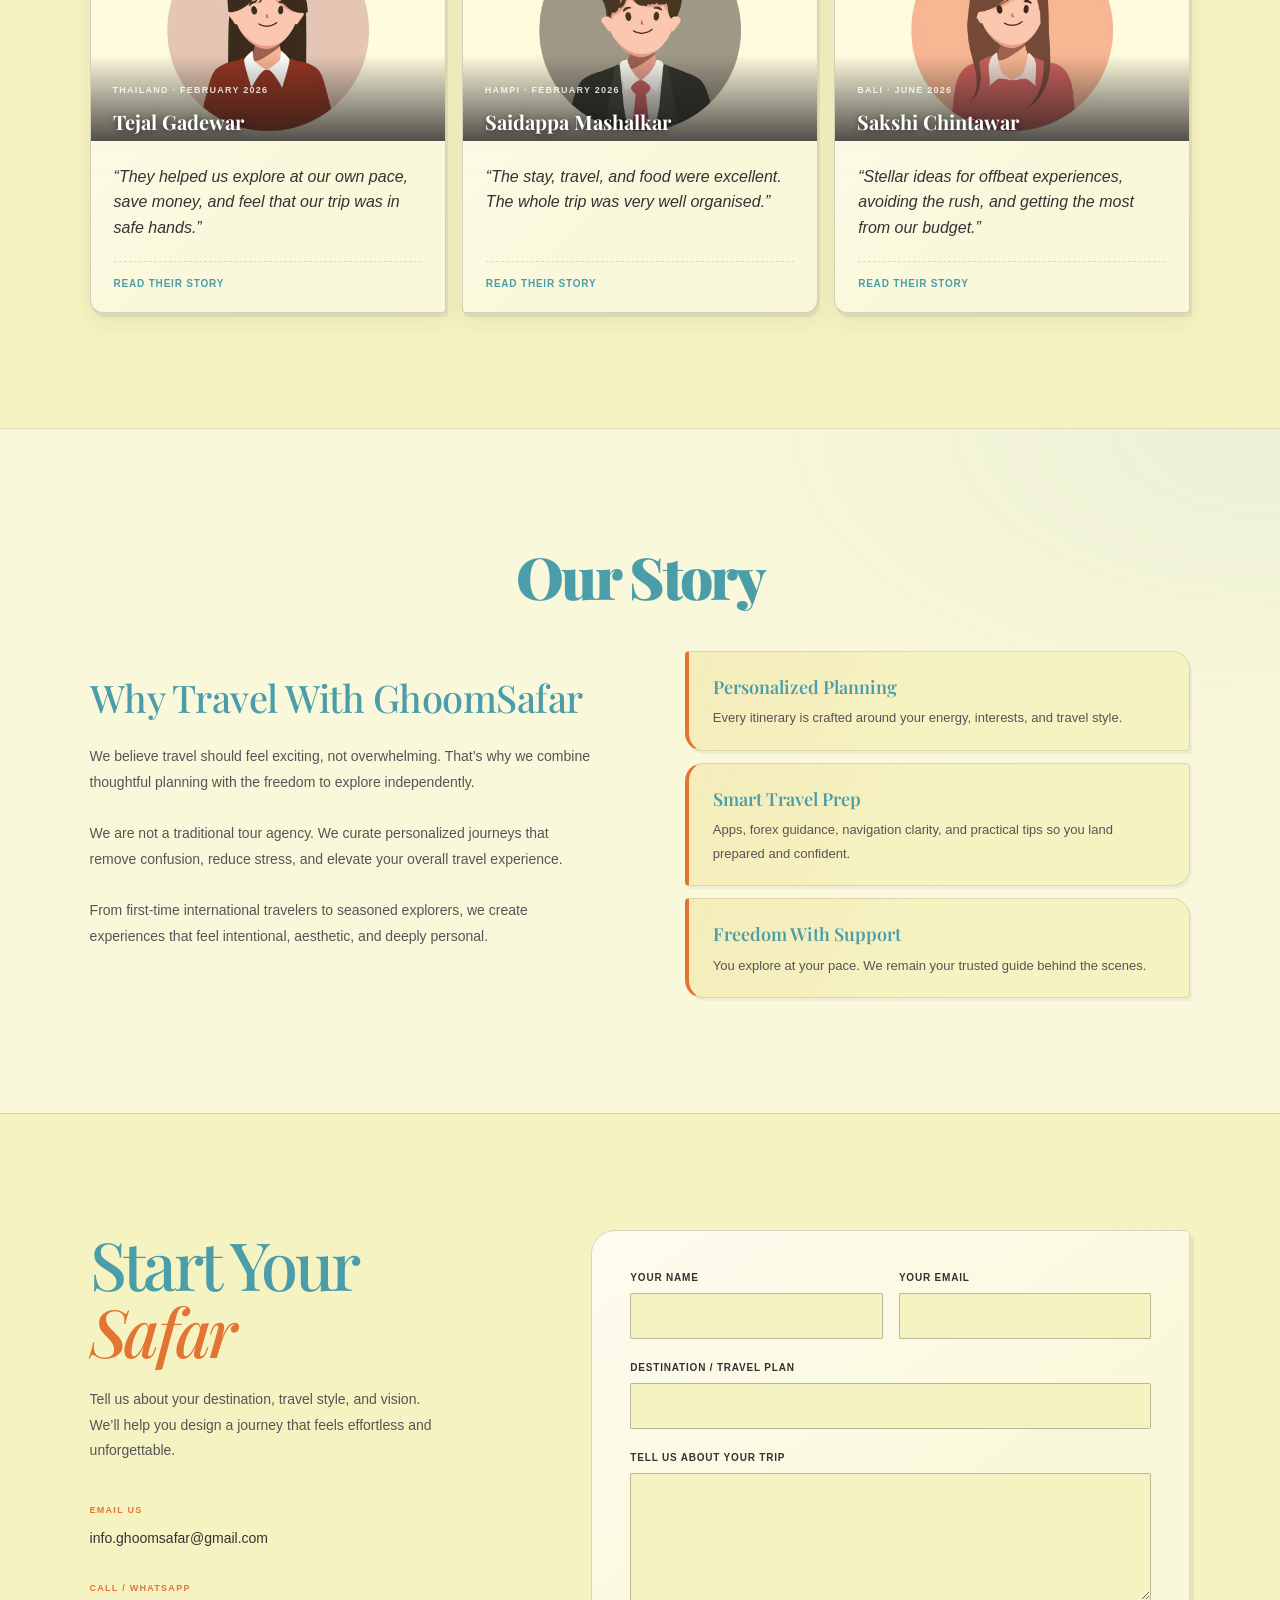
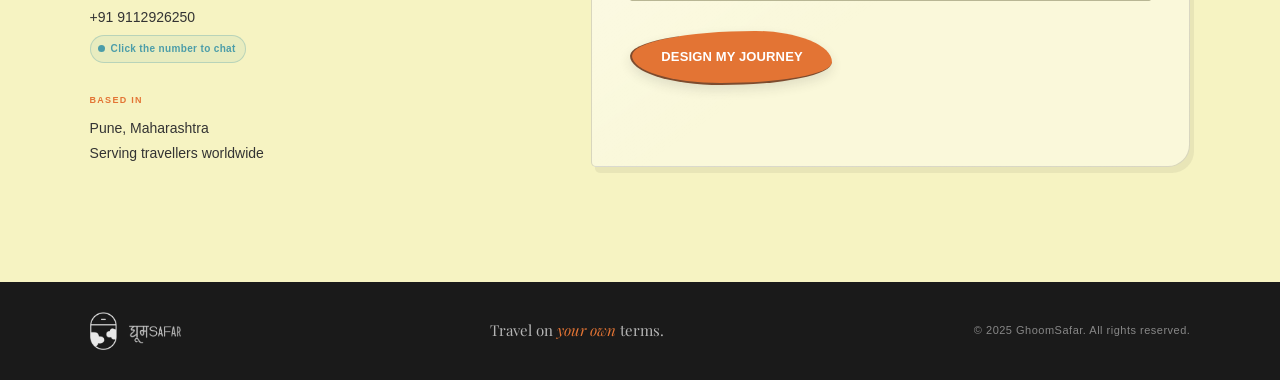
==== commit ad35ef47: "Refine testimonial typography and email contact Co-authored-by: Copilot <223556219+Copilot@users.nor" ====
--- a/index.html
+++ b/index.html
@@ -415,7 +415,6 @@
                             </div>
                         </div>
                         <div class="portfolio-card-copy">
-                            <span class="portfolio-quote-mark" aria-hidden="true">“</span>
                             <p>“The travel was extremely smooth. You guys were our Google for the entire trip—just a message away.”</p>
                             <span class="portfolio-read">Read their story</span>
                         </div>
@@ -433,7 +432,6 @@
                             </div>
                         </div>
                         <div class="portfolio-card-copy">
-                            <span class="portfolio-quote-mark" aria-hidden="true">“</span>
                             <p>“Such beautiful arrangements. All of us ladies had a wonderful time in Goa.”</p>
                             <span class="portfolio-read">Read their story</span>
                         </div>
@@ -451,7 +449,6 @@
                             </div>
                         </div>
                         <div class="portfolio-card-copy">
-                            <span class="portfolio-quote-mark" aria-hidden="true">“</span>
                             <p>“The consolidated itinerary made everything convenient. The entire trip was smooth, well-organized, and stress-free.”</p>
                             <span class="portfolio-read">Read their story</span>
                         </div>
@@ -473,7 +470,6 @@
                             </div>
                         </div>
                         <div class="portfolio-card-copy">
-                            <span class="portfolio-quote-mark" aria-hidden="true">“</span>
                             <p>“They helped us explore at our own pace, save money, and feel that our trip was in safe hands.”</p>
                             <span class="portfolio-read">Read their story</span>
                         </div>
@@ -491,7 +487,6 @@
                             </div>
                         </div>
                         <div class="portfolio-card-copy">
-                            <span class="portfolio-quote-mark" aria-hidden="true">“</span>
                             <p>“The stay, travel, and food were excellent. The whole trip was very well organised.”</p>
                             <span class="portfolio-read">Read their story</span>
                         </div>
@@ -511,7 +506,6 @@
                             </div>
                         </div>
                         <div class="portfolio-card-copy">
-                            <span class="portfolio-quote-mark" aria-hidden="true">“</span>
                             <p>“Stellar ideas for offbeat experiences, avoiding the rush, and getting the most from our budget.”</p>
                             <span class="portfolio-read">Read their story</span>
                         </div>
@@ -560,7 +554,7 @@
                     <div class="contact-details">
                         <div class="contact-item">
                             <label>Email Us</label>
-                            <p>info.ghoomsafar@gmail.com</p>
+                            <p><a href="mailto:info.ghoomsafar@gmail.com?subject=Travel%20Planning%20Inquiry%20%7C%20GhoomSafar">info.ghoomsafar@gmail.com</a></p>
                         </div>
                         <div class="contact-item">
                             <label>Call / WhatsApp</label>
--- a/ghoomsafar-premium.css
+++ b/ghoomsafar-premium.css
@@ -726,21 +726,11 @@
 	padding: 23px 23px 20px;
 }
 
-.portfolio-quote-mark {
-	position: absolute;
-	top: 10px;
-	right: 18px;
-	color: rgba(227, 116, 52, 0.42);
-	font-family: var(--gs-serif);
-	font-size: 48px;
-	line-height: 1;
-}
-
 .portfolio-card-copy > p {
 	position: relative;
 	margin: 0 0 20px;
 	color: var(--gs-ink);
-	font-family: var(--gs-serif);
+	font-family: var(--gs-sans);
 	font-size: 16px;
 	font-weight: 500;
 	line-height: 1.6;
@@ -1734,9 +1724,10 @@
 	border-left: 2px solid var(--gs-teal);
 	background: rgba(255, 255, 255, 0.35);
 	color: #333333;
-	font-family: var(--gs-serif);
+	font-family: var(--gs-sans);
 	font-size: 15px;
 	font-style: italic;
+	font-weight: 500;
 	line-height: 1.85;
 }
 
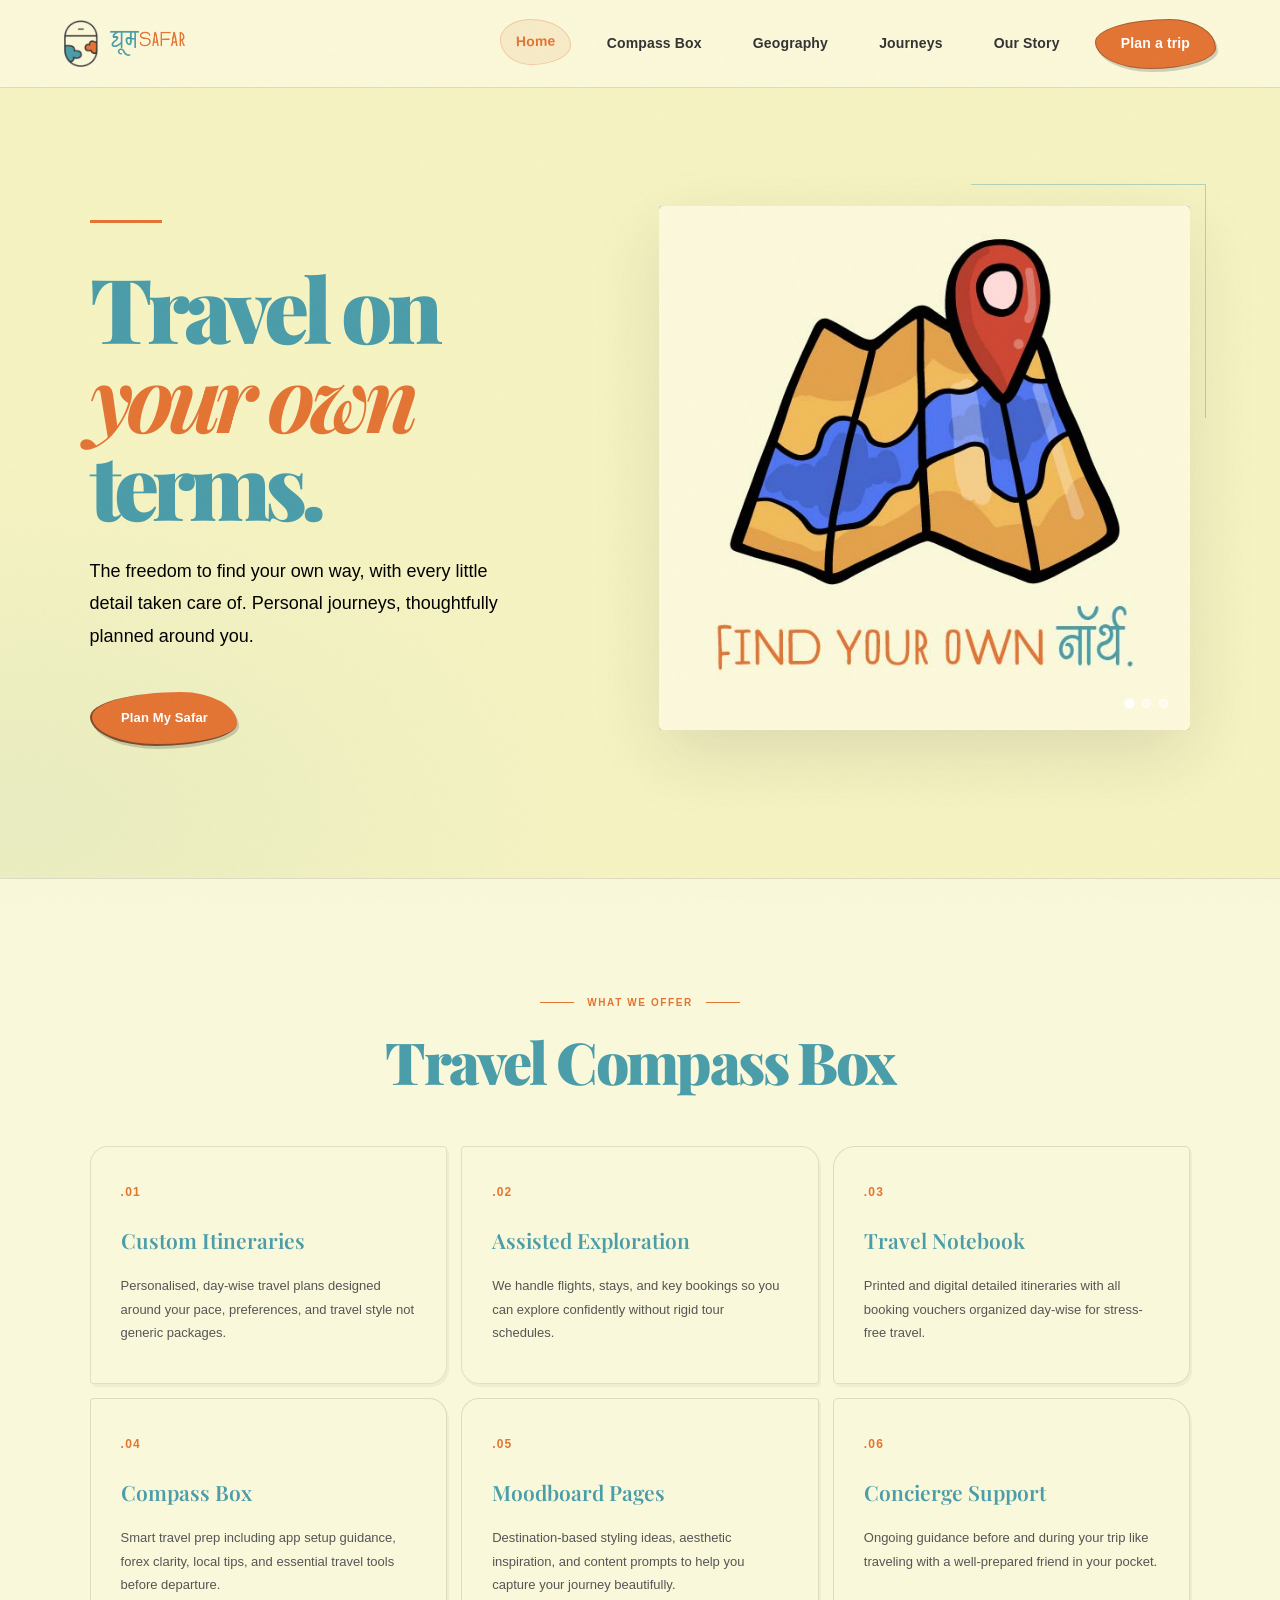
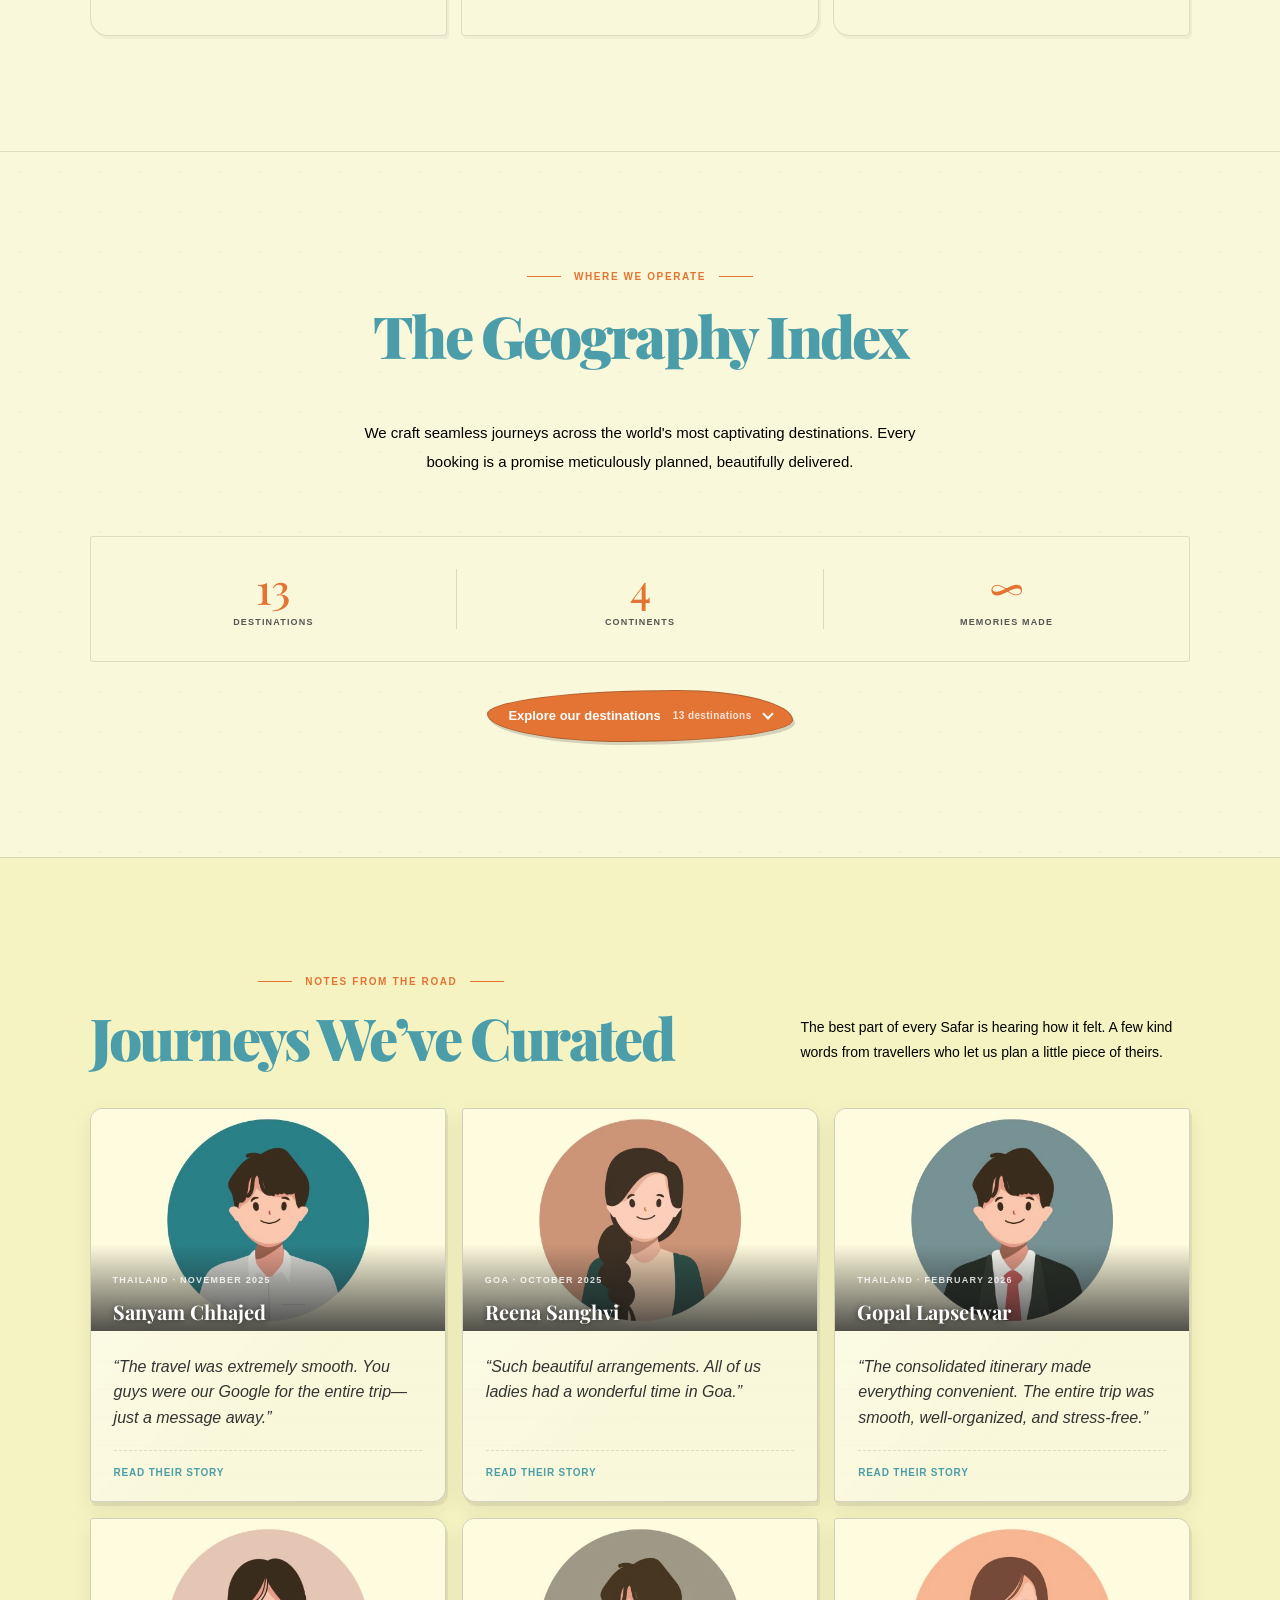
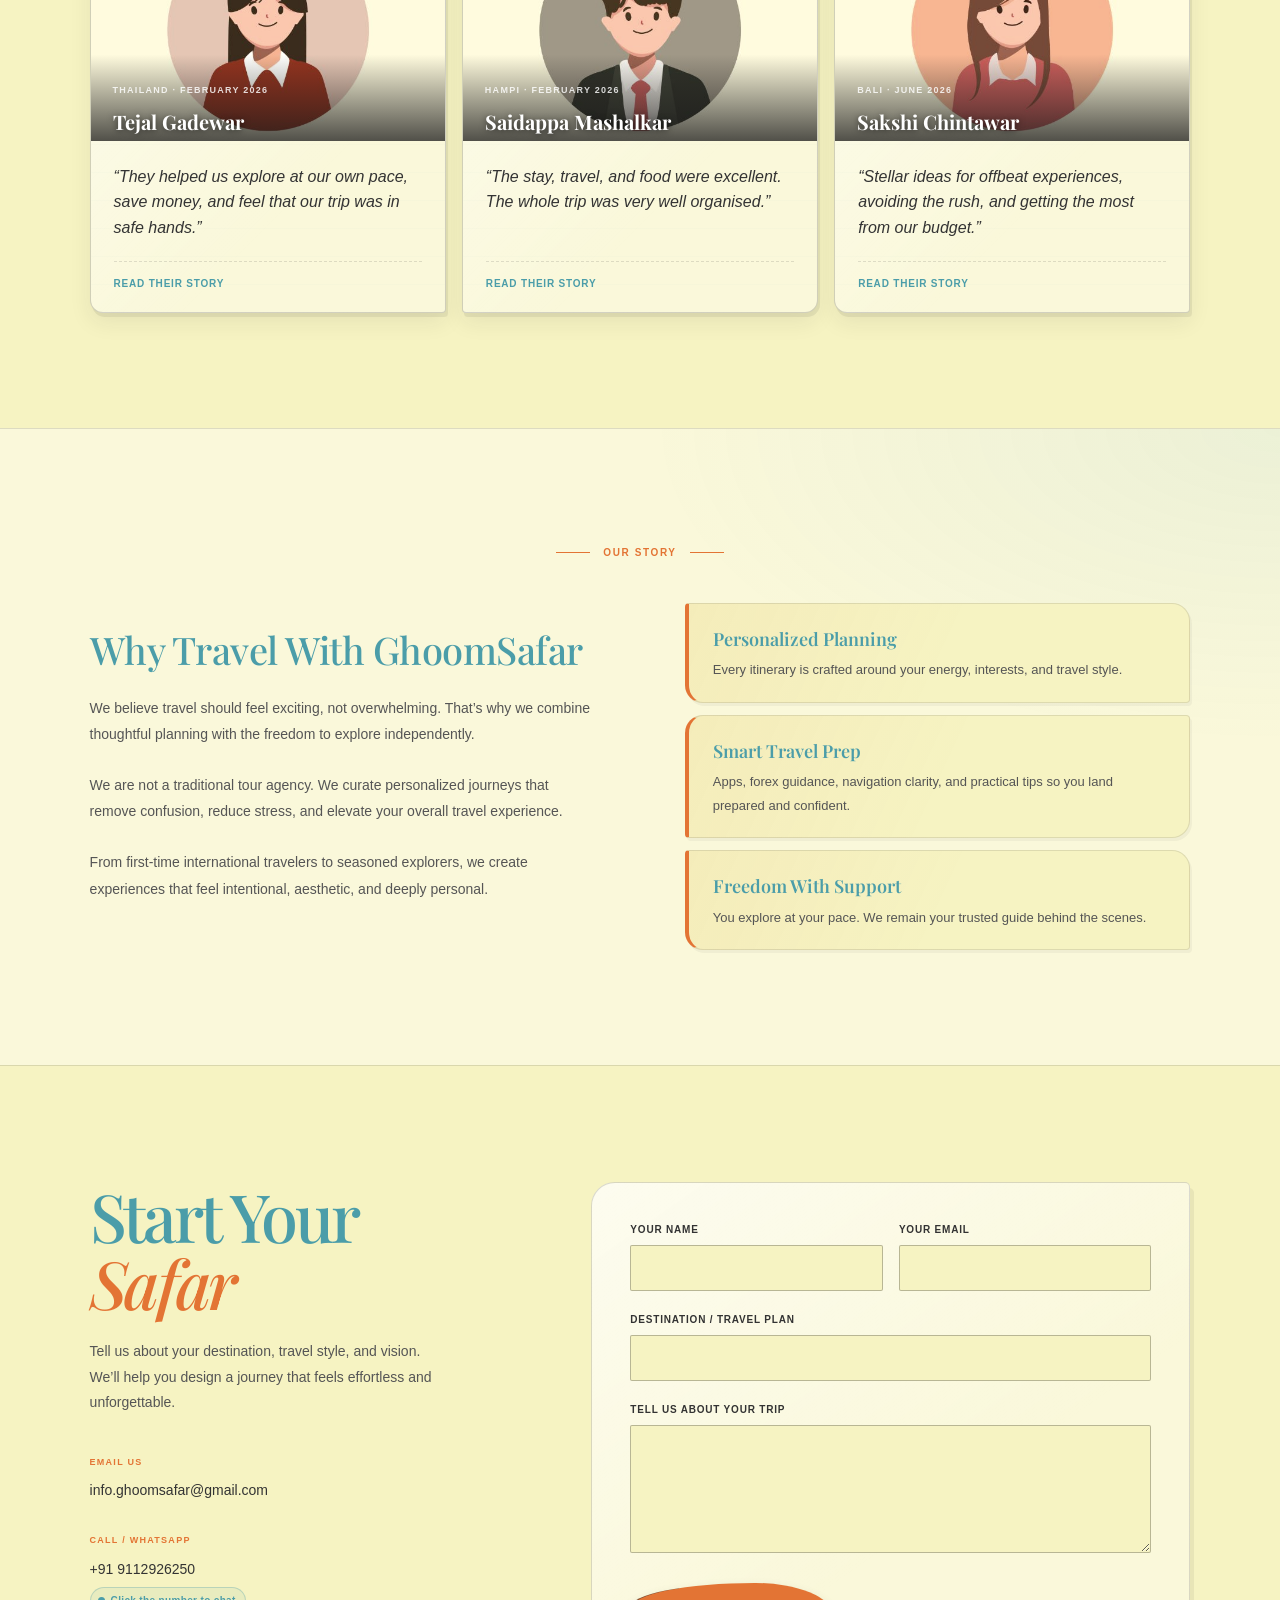
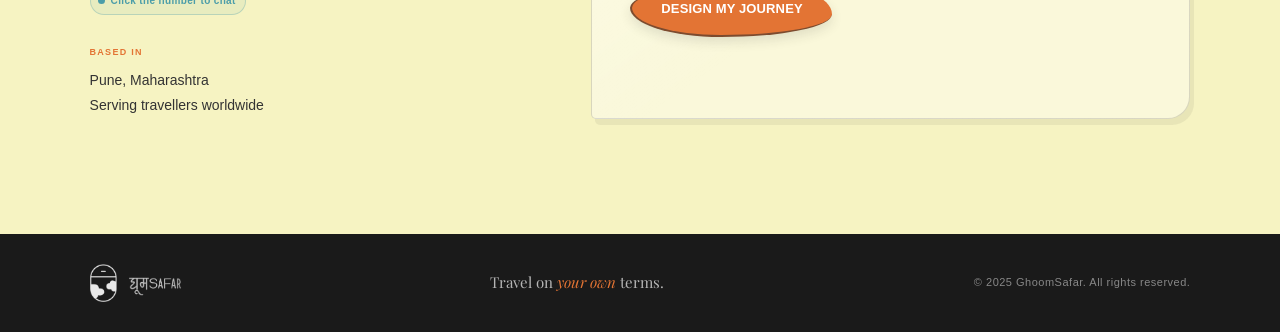
==== commit d42bdbcf: "Align section eyebrow styling Co-authored-by: Copilot <223556219+Copilot@users.noreply.github.com>" ====
--- a/index.html
+++ b/index.html
@@ -400,6 +400,7 @@
                         <div class="geography-eyebrow">
                             <span class="geo-line"></span>
                             <span class="geo-label">NOTES FROM THE ROAD</span>
+                            <span class="geo-line"></span>
                         </div>
                         <h2 class="section-title">Journeys We’ve Curated</h2>
                     </div>
@@ -520,7 +521,11 @@
 
         <!-- ABOUT SECTION -->
         <section id="about" class="section-about">
-            <h2 class="section-title">Our Story</h2>
+            <h2 class="geography-eyebrow section-eyebrow">
+                <span class="geo-line"></span>
+                <span class="geo-label">OUR STORY</span>
+                <span class="geo-line"></span>
+            </h2>
             <div class="about-container">
                 <div class="about-content">
                     <h3>Why Travel With GhoomSafar</h3>
--- a/ghoomsafar-premium.css
+++ b/ghoomsafar-premium.css
@@ -620,7 +620,7 @@
 }
 
 .portfolio-heading .geography-eyebrow {
-	justify-content: flex-start;
+	justify-content: center;
 	margin-bottom: 15px;
 }
 
@@ -757,9 +757,9 @@
 		var(--gs-white);
 }
 
-.section-about > .section-title {
+.section-about > .section-eyebrow {
+	justify-content: center;
 	margin-bottom: 42px;
-	text-align: center;
 }
 
 .about-container {
@@ -1200,7 +1200,7 @@
 		gap: 38px;
 	}
 
-	.section-about > .section-title {
+	.section-about > .section-eyebrow {
 		margin-bottom: 30px;
 	}
 
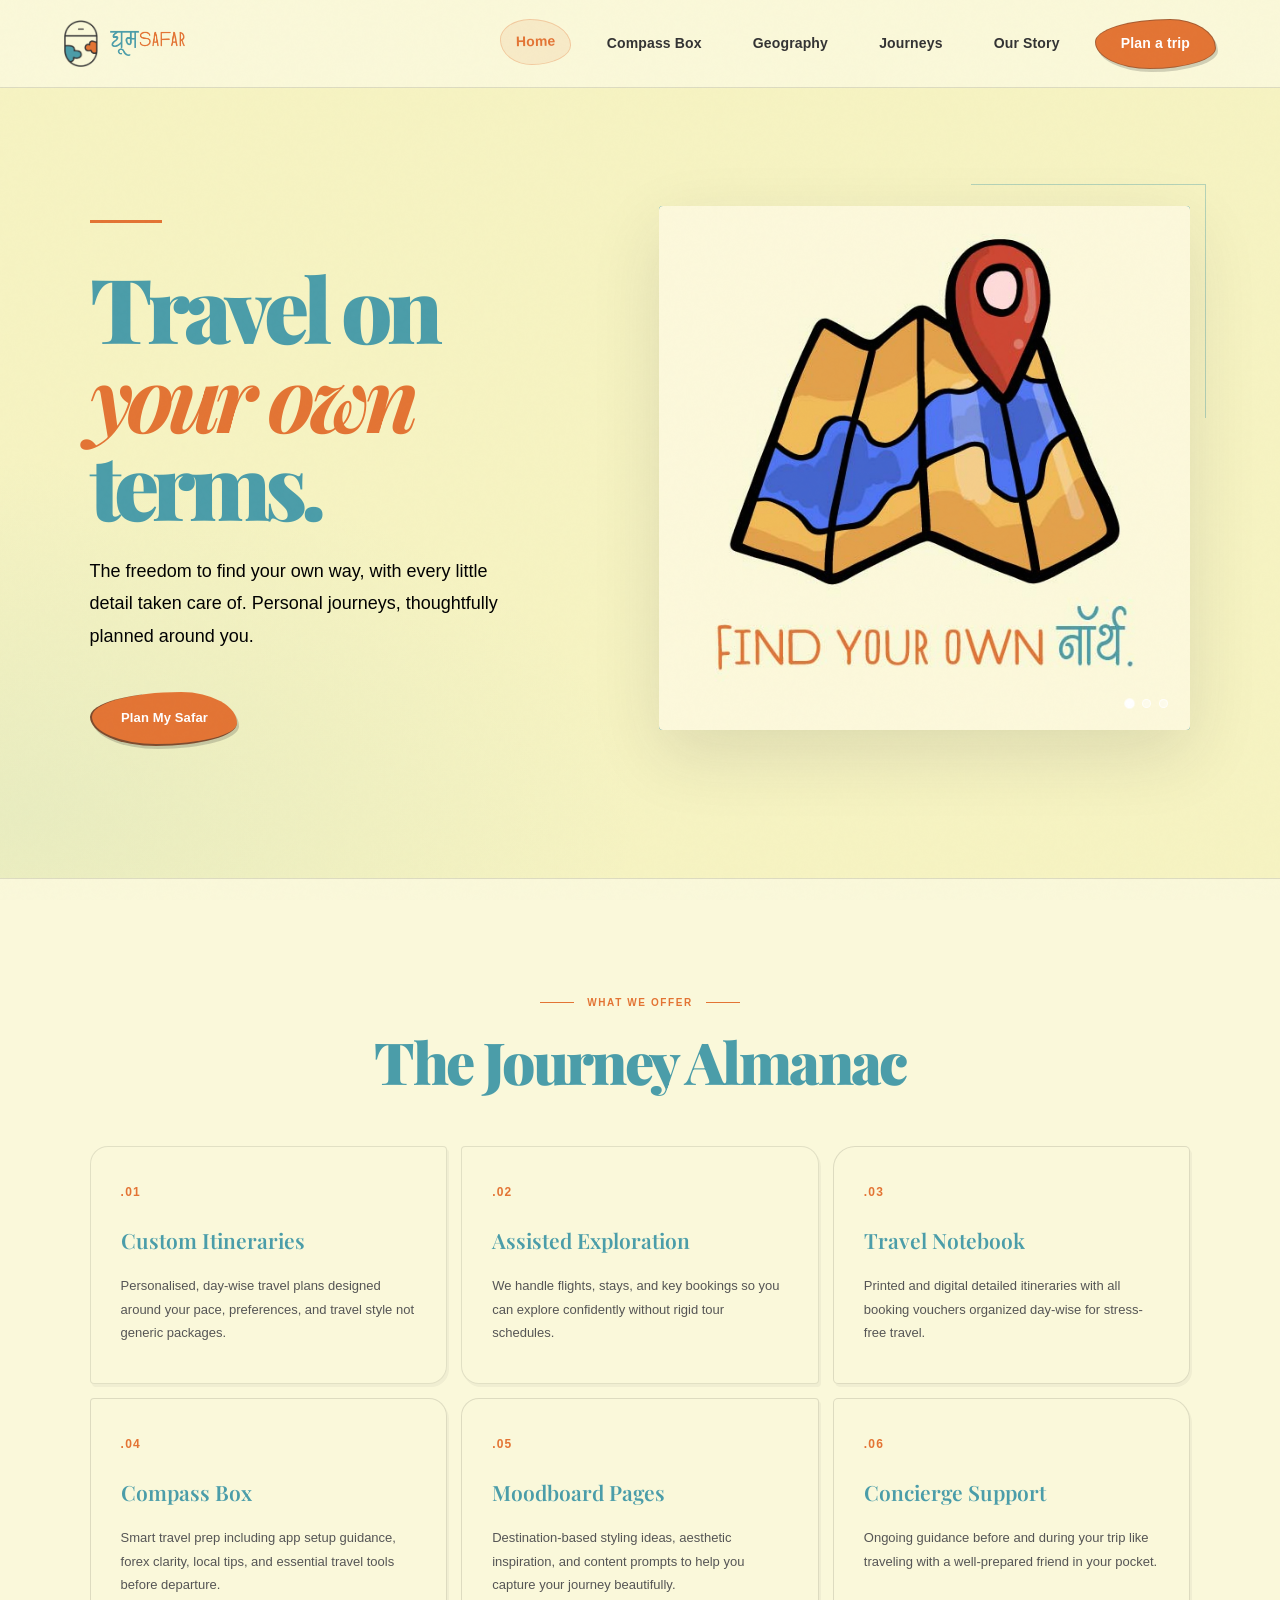
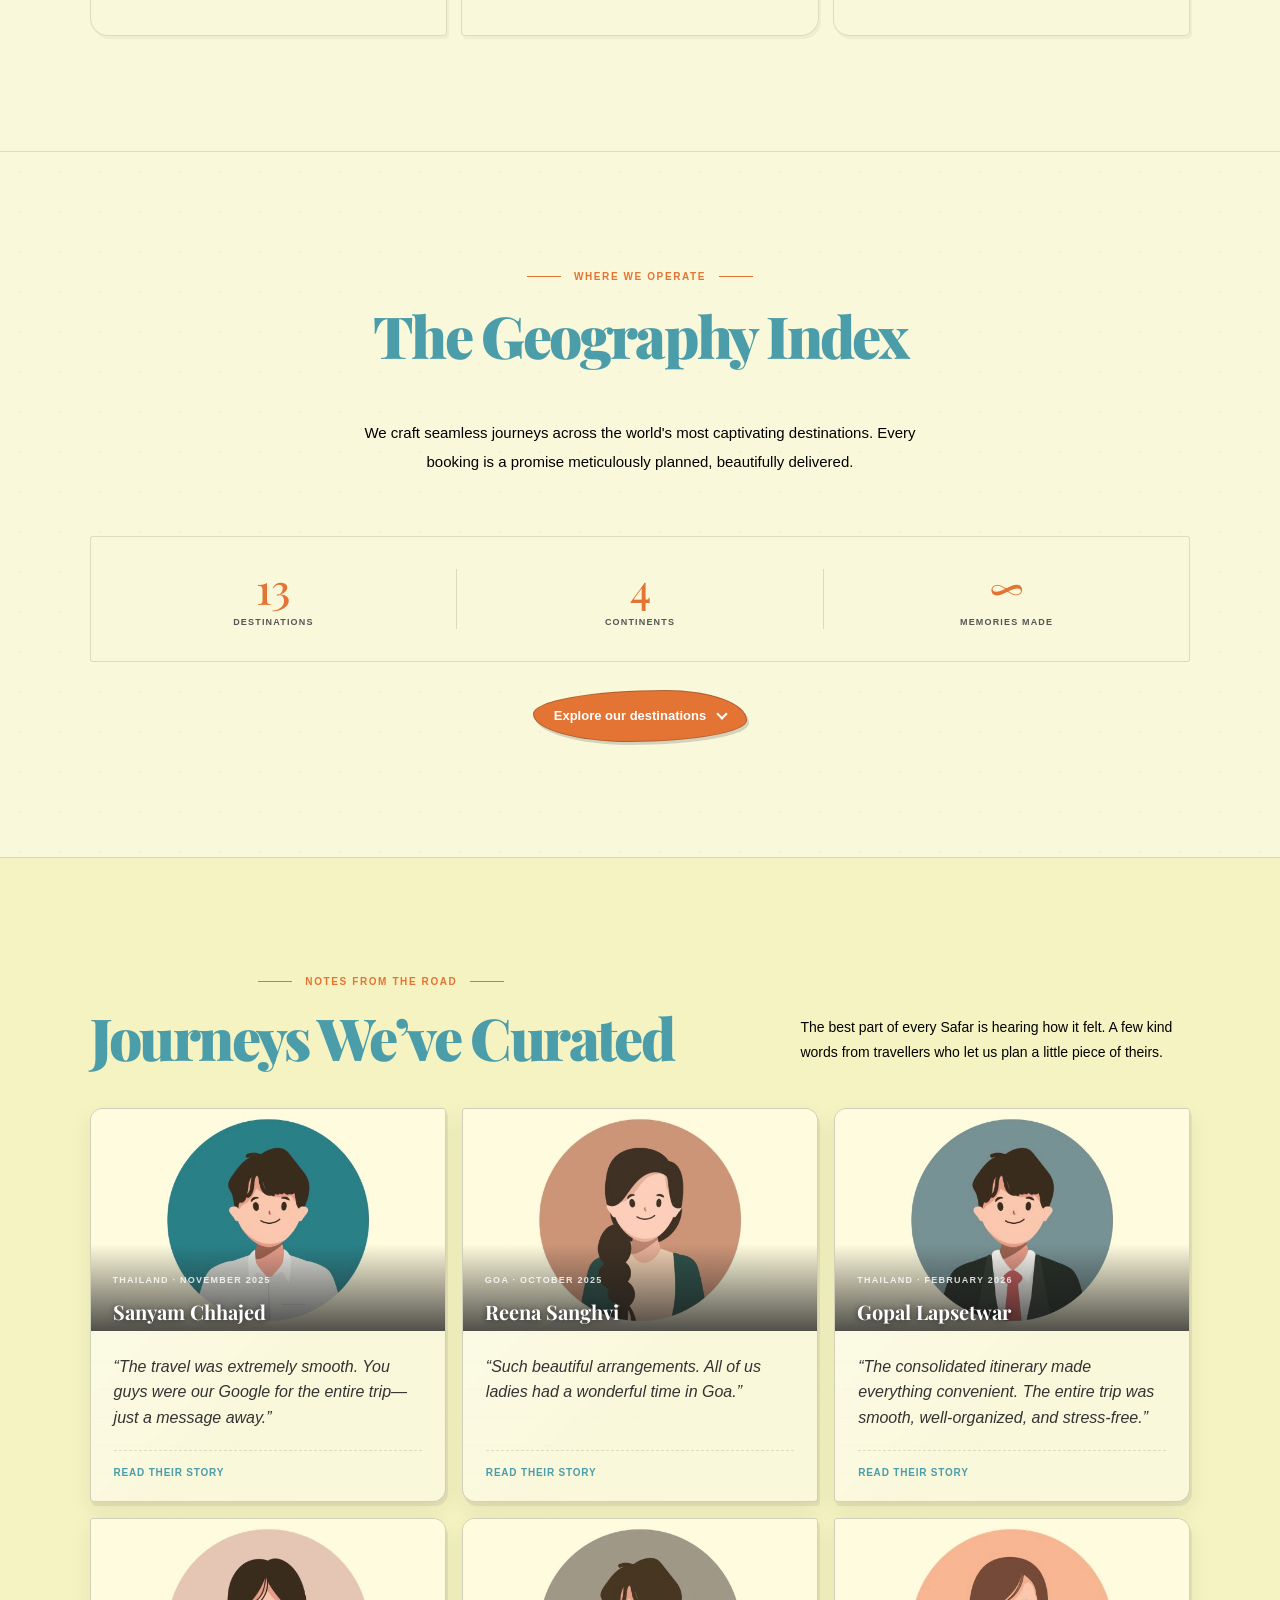
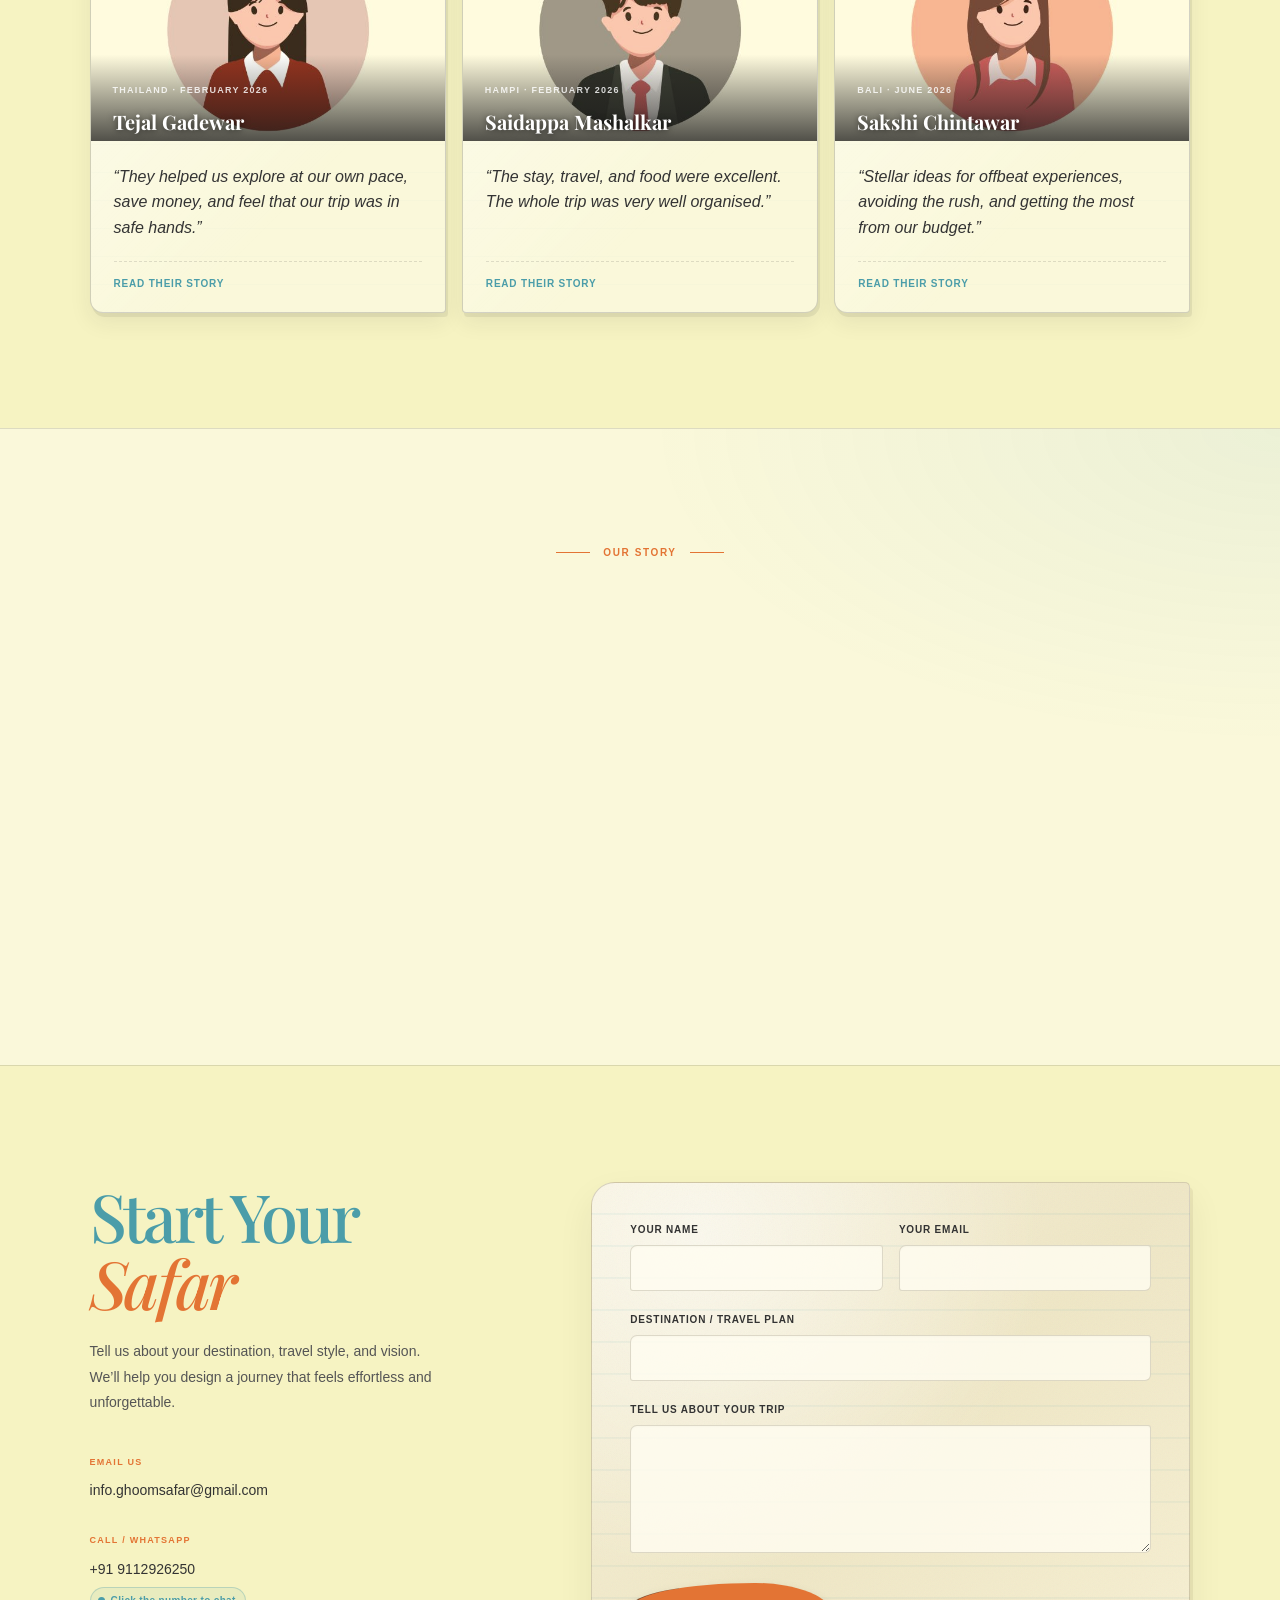
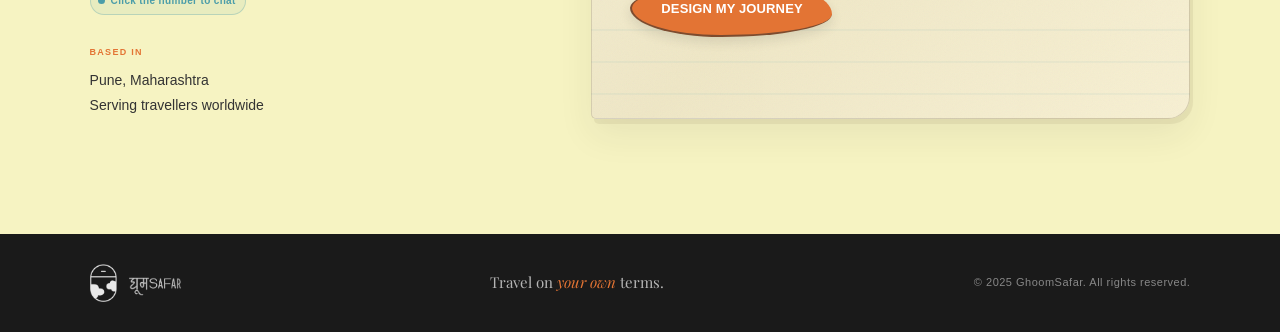
==== commit 853fc48d: "Polish contact form paper styling Co-authored-by: Copilot <223556219+Copilot@users.noreply.github.co" ====
--- a/index.html
+++ b/index.html
@@ -144,7 +144,7 @@
                 <span class="geo-line"></span>
             </div>
             <div class="services-container">
-                <h2 class="section-title">Travel Compass Box</h2>
+                <h2 class="section-title">The Journey Almanac</h2>
                 <div class="services-grid">
                     <div class="service-card">
                         <div class="service-number">.01</div>
@@ -219,7 +219,6 @@
                 <details class="geo-destinations">
                     <summary class="geo-destinations-toggle">
                         <span>Explore our destinations</span>
-                        <span class="geo-destinations-count">13 destinations</span>
                         <span class="geo-destinations-indicator" aria-hidden="true"></span>
                     </summary>
                     <div class="geo-grid">
@@ -579,7 +578,7 @@
                         </div>
                         <div class="form-group">
                             <label for="email">Your Email</label>
-                            <input type="email" id="email" name="email" required>
+                            <input type="email" id="email" name="email" autocomplete="email" inputmode="email" pattern="[^@\s]+@[^@\s]+\.[^@\s]+" title="Enter a valid email address, such as name@example.com." required>
                         </div>
                     </div>
                     <div class="form-group full-width">
--- a/ghoomsafar-premium.css
+++ b/ghoomsafar-premium.css
@@ -2778,6 +2778,38 @@
 	}
 }
 
+@media (max-width: 768px) {
+	.geo-stats {
+		flex-direction: row;
+		align-items: stretch;
+		margin-bottom: 24px;
+		padding: 7px 3px;
+	}
+
+	.geo-stat {
+		flex: 1 1 0;
+		min-width: 0;
+		padding: 13px 3px;
+	}
+
+	.geo-stat-divider {
+		width: 1px;
+		height: 34px;
+		align-self: center;
+	}
+
+	.geo-stat-number {
+		margin-bottom: 4px;
+		font-size: clamp(26px, 8vw, 32px);
+	}
+
+	.geo-stat-label {
+		font-size: clamp(7px, 2vw, 9px);
+		letter-spacing: 0.045em;
+		white-space: nowrap;
+	}
+}
+
 @media (prefers-reduced-motion: reduce) {
 	.menu-toggle,
 	.menu-toggle span,
@@ -2790,3 +2822,53 @@
 .portfolio-label h3 {
 	color: #ffffff;
 }
+
+/* Warm ruled stationery with a subtle, visible paper grain. */
+.contact-form {
+	position: relative;
+	isolation: isolate;
+	overflow: hidden;
+	border-color: rgba(91, 77, 48, 0.22);
+	background:
+		repeating-linear-gradient(
+			to bottom,
+			transparent 0,
+			transparent 30px,
+			rgba(75, 157, 169, 0.13) 31px,
+			transparent 32px
+		),
+		radial-gradient(ellipse at 18% 10%, rgba(255, 255, 255, 0.6), transparent 50%),
+		linear-gradient(135deg, #f6f0d7, #efe7c6 52%, #f7f0d3);
+	box-shadow: 3px 5px 0 rgba(87, 73, 42, 0.08), 0 16px 36px rgba(42, 42, 42, 0.07);
+}
+
+.contact-form::before {
+	position: absolute;
+	inset: 0;
+	z-index: -1;
+	border-radius: inherit;
+	background-image: url("data:image/svg+xml,%3Csvg xmlns='http://www.w3.org/2000/svg' viewBox='0 0 180 180'%3E%3Cfilter id='grain'%3E%3CfeTurbulence type='fractalNoise' baseFrequency='.82' numOctaves='3' stitchTiles='stitch'/%3E%3C/filter%3E%3Crect width='100%25' height='100%25' filter='url(%23grain)' opacity='.28'/%3E%3C/svg%3E");
+	background-size: 180px 180px;
+	content: "";
+	opacity: 0.16;
+	pointer-events: none;
+}
+
+.form-group input,
+.form-group textarea {
+	border-color: rgba(91, 77, 48, 0.2);
+	border-radius: 7px 3px 6px 3px;
+	background-color: rgba(255, 253, 241, 0.82);
+	box-shadow: inset 0 1px 2px rgba(87, 73, 42, 0.025);
+}
+
+.form-group input:focus,
+.form-group textarea:focus {
+	border-color: rgba(227, 116, 52, 0.72);
+	background-color: rgba(255, 254, 239, 0.9);
+	box-shadow: 0 0 0 3px rgba(227, 116, 52, 0.1);
+}
+
+.form-group textarea {
+	line-height: inherit;
+}
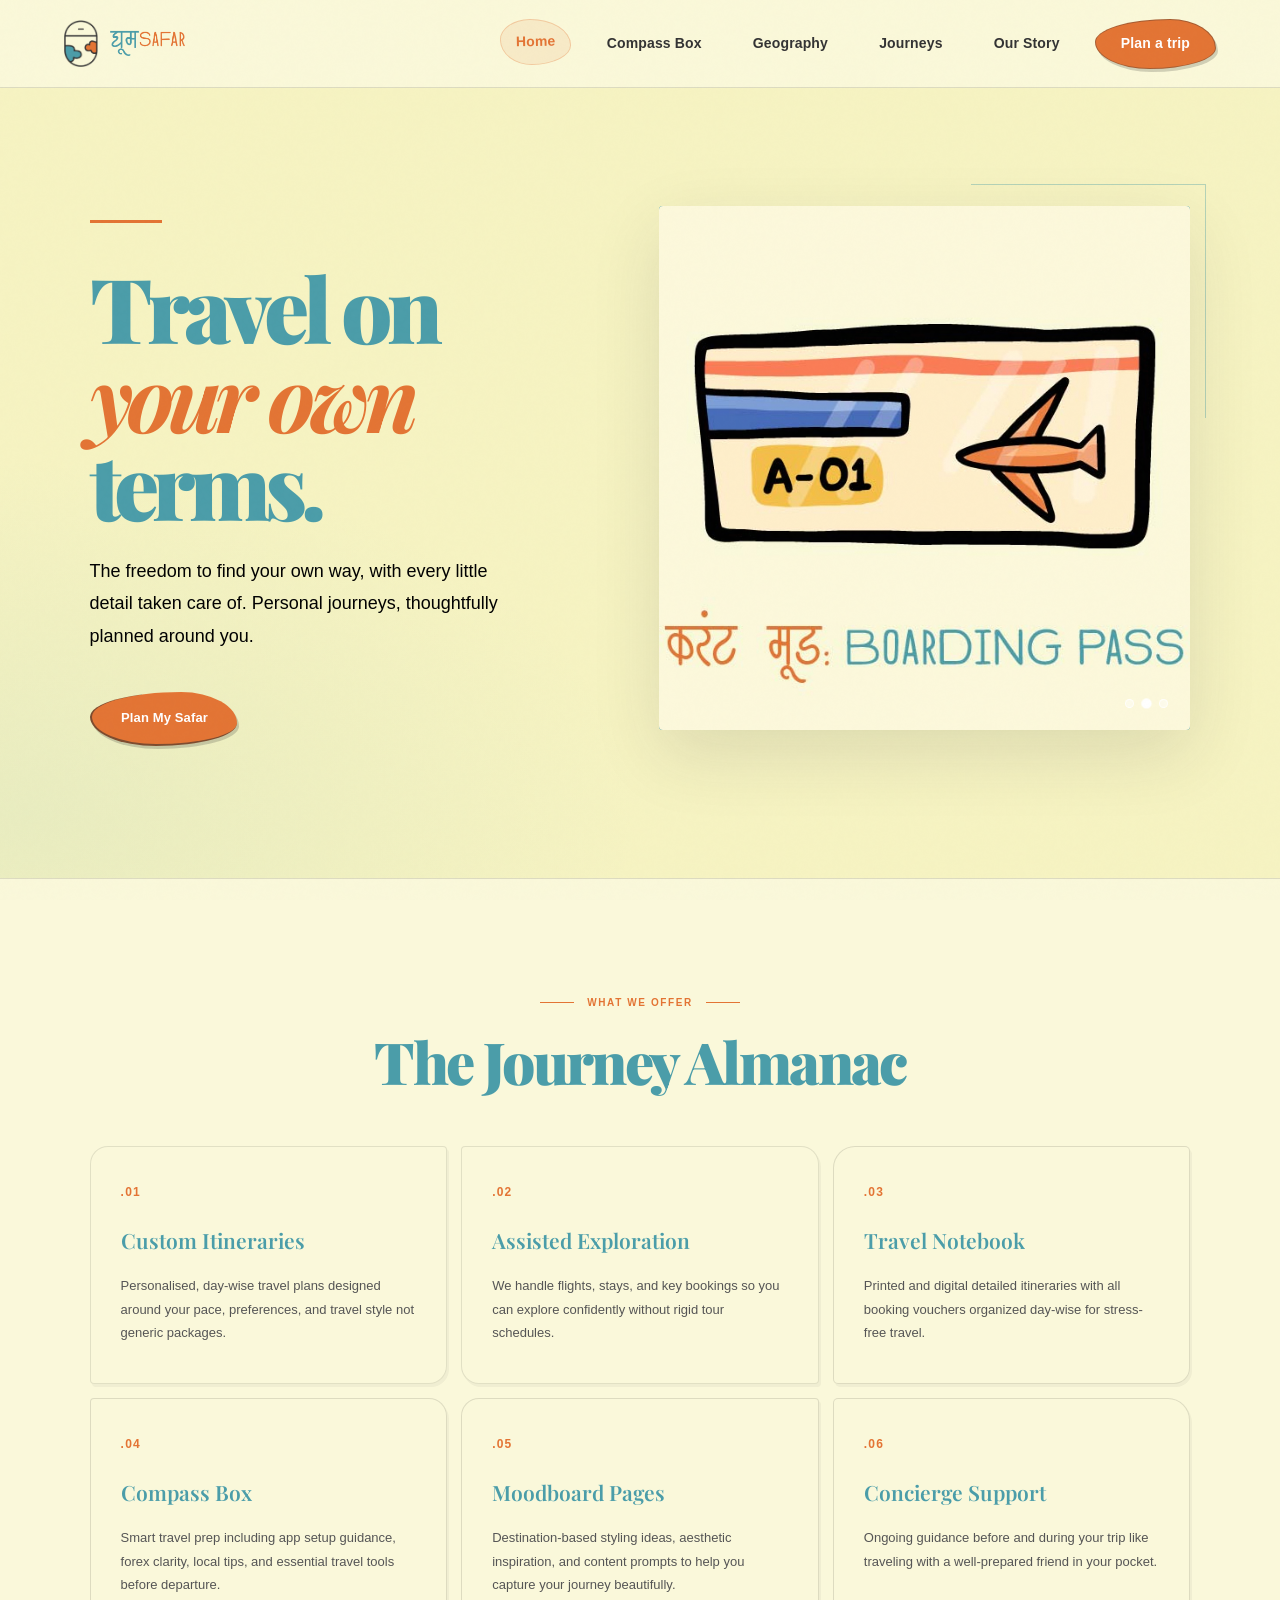
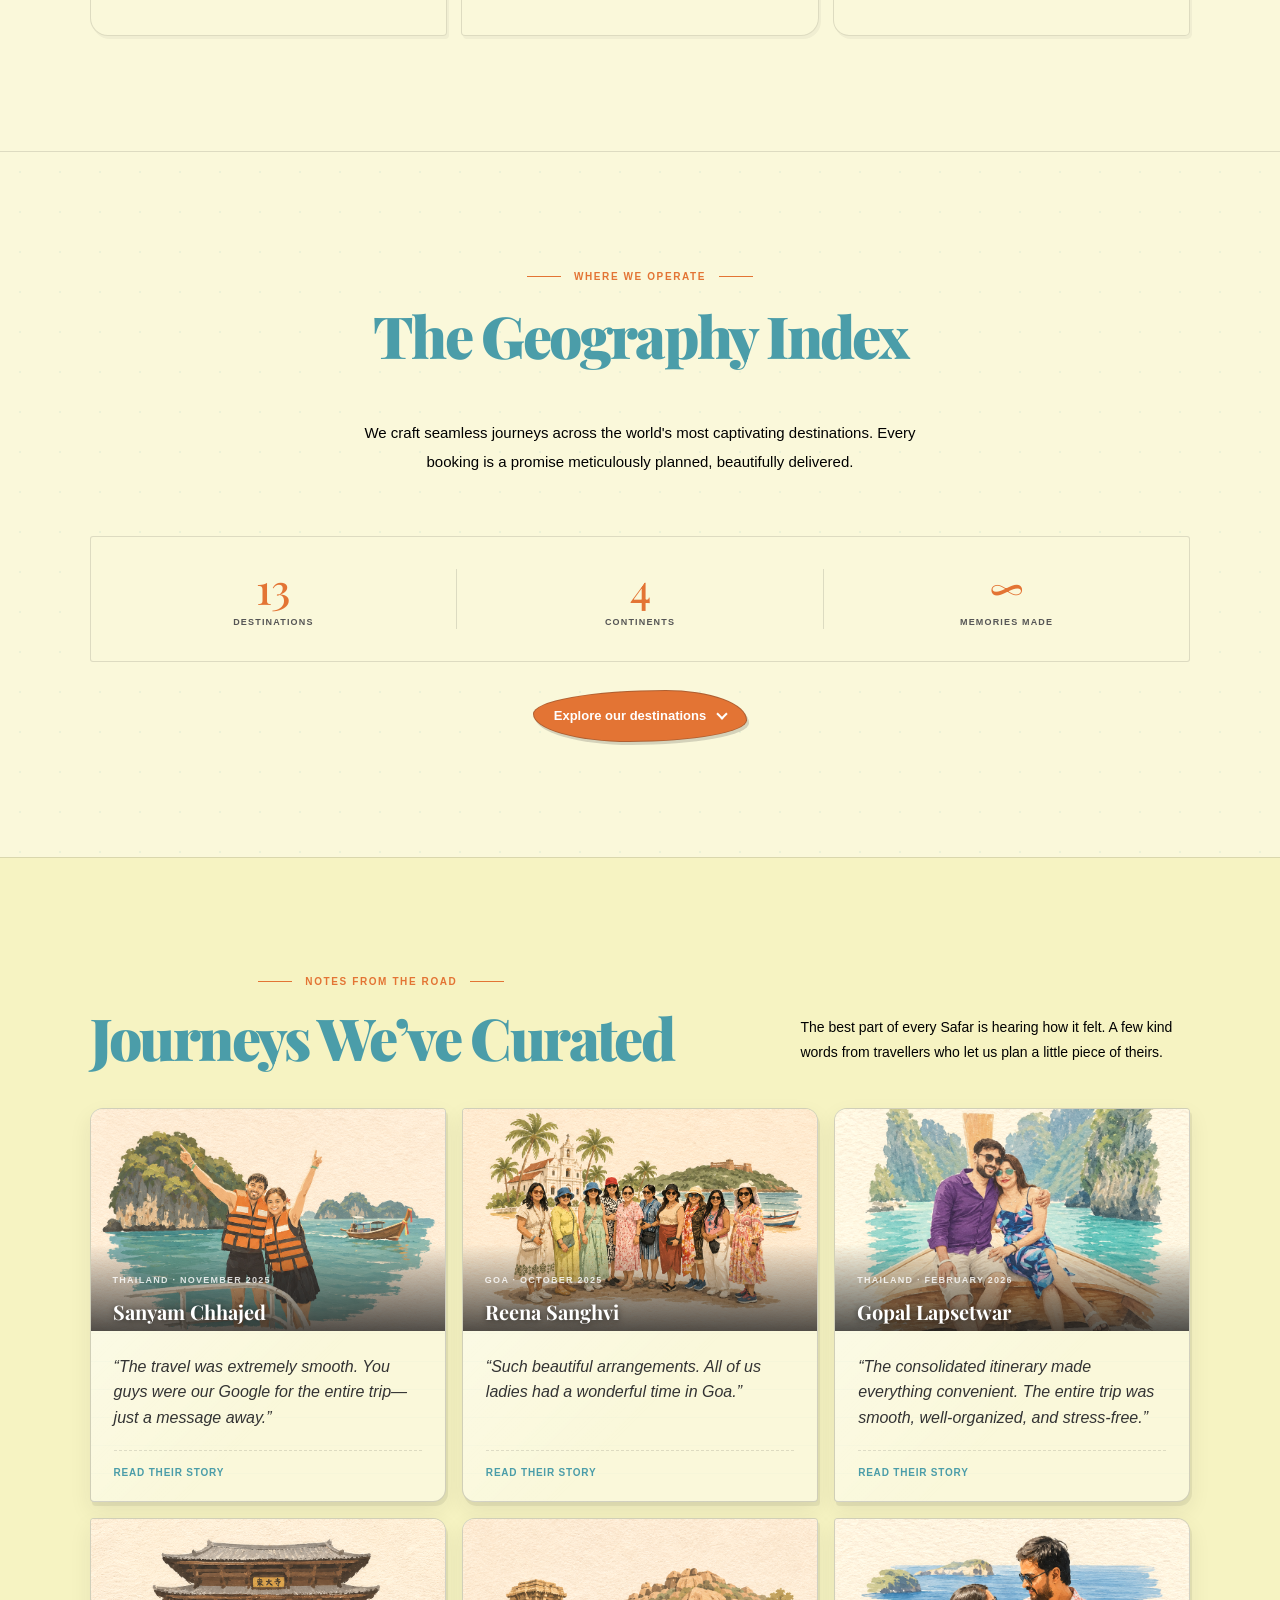
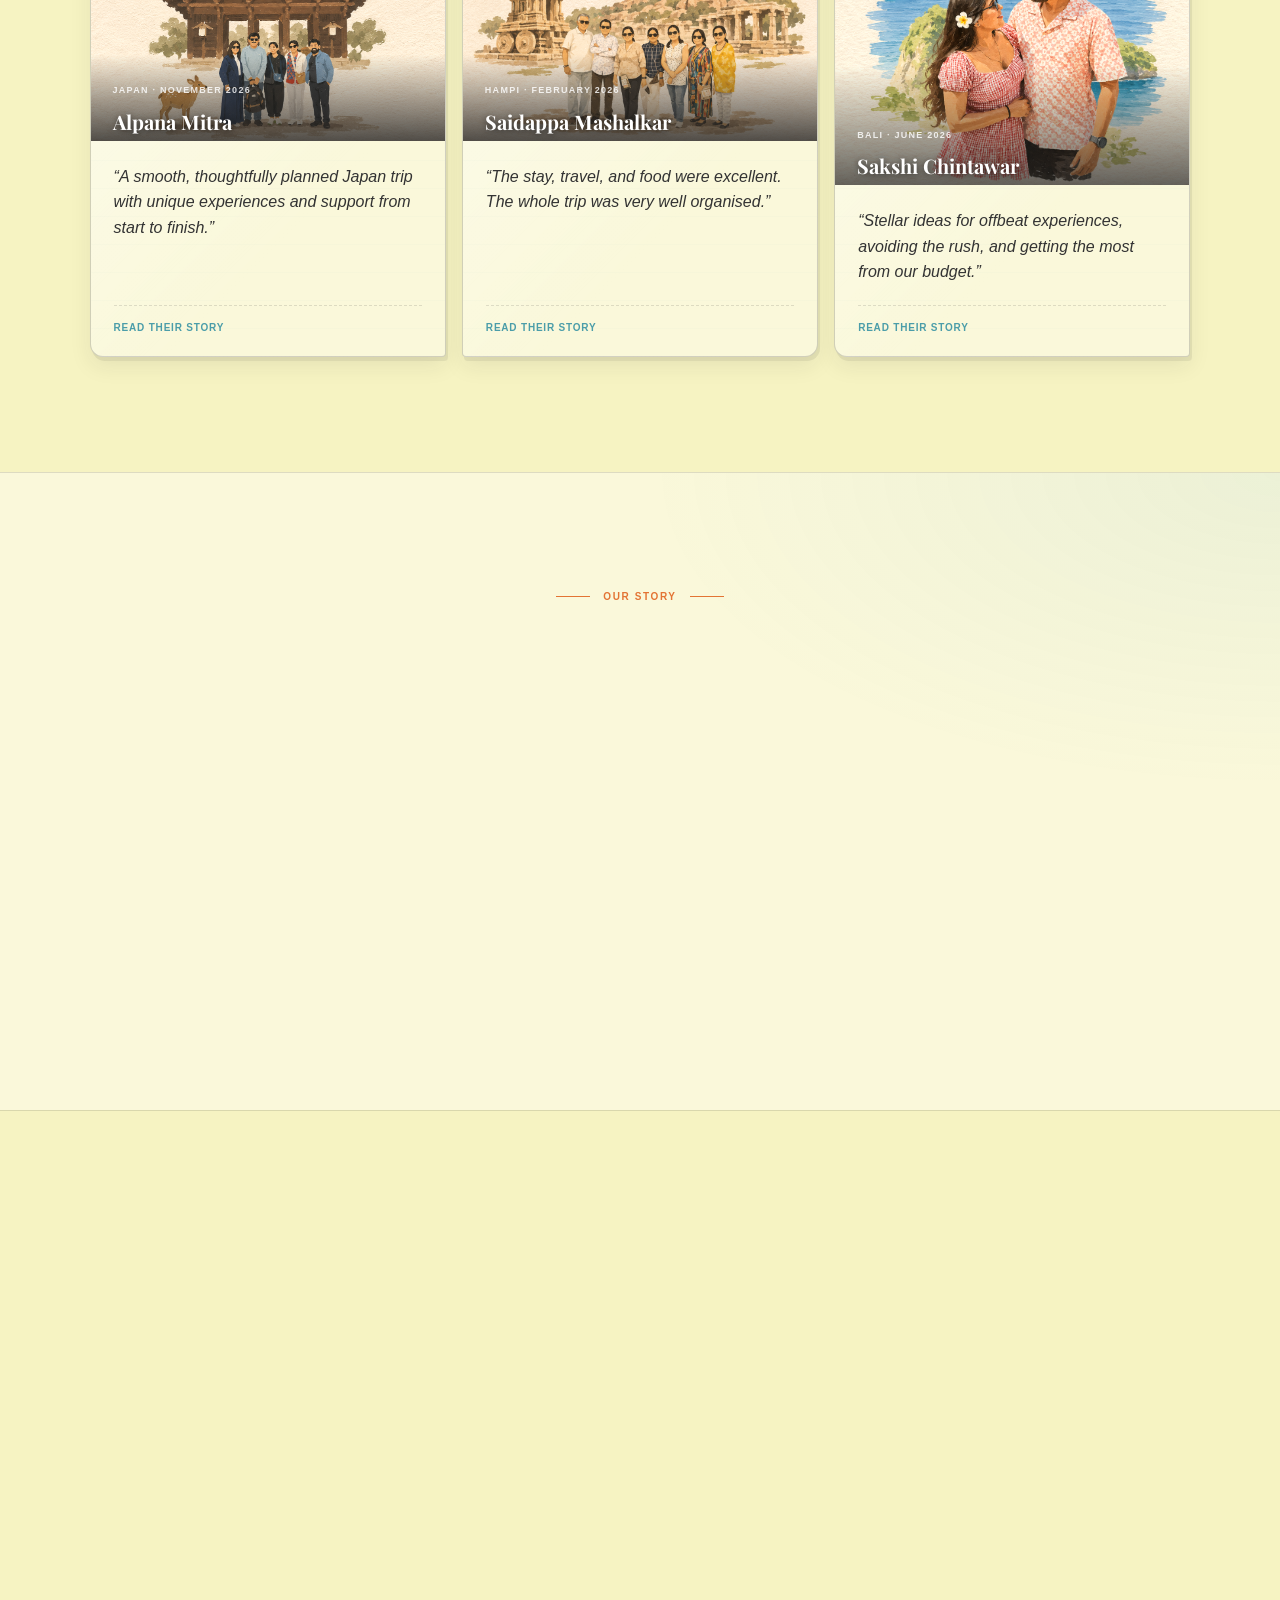
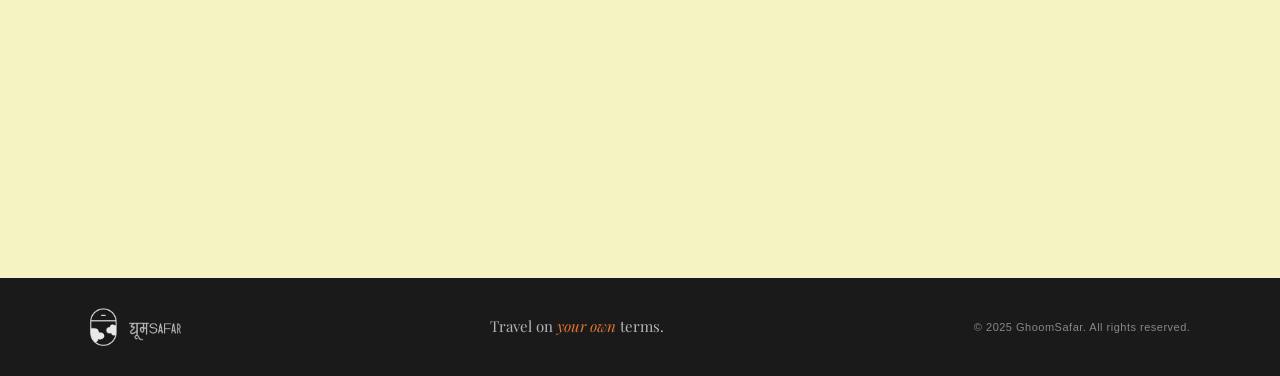
==== commit 4b4afb55: "Refresh traveller review imagery Co-authored-by: Copilot <223556219+Copilot@users.noreply.github.com" ====
--- a/index.html
+++ b/index.html
@@ -406,9 +406,9 @@
                     <p class="portfolio-intro">The best part of every Safar is hearing how it felt. A few kind words from travellers who let us plan a little piece of theirs.</p>
                 </div>
                 <div class="portfolio-grid">
-                    <article class="portfolio-item" tabindex="0" role="button" aria-label="Read Sanyam Chhajed's Thailand journey story">
+                    <article class="portfolio-item portfolio-item-sanyam" tabindex="0" role="button" aria-label="Read Sanyam Chhajed's Thailand journey story">
                         <div class="portfolio-cover">
-                            <img src="images/tooplate-creative-21.jpg" alt="Illustrated portrait representing traveller Sanyam Chhajed" loading="lazy">
+                            <img src="images/sanyam-chhajed-thailand-review.png" alt="Illustrated portrait of Sanyam Chhajed and his partner enjoying a Thailand boat trip" loading="lazy">
                             <div class="portfolio-label">
                                 <span class="portfolio-location">THAILAND · NOVEMBER 2025</span>
                                 <h3>Sanyam Chhajed</h3>
@@ -423,9 +423,9 @@
                             <a href="https://www.youtube.com/@thatgoodgene" class="visit-url">View Journey</a>
                         </div>
                     </article>
-                    <article class="portfolio-item" tabindex="0" role="button" aria-label="Read Reena Sanghvi's Goa journey story">
+                    <article class="portfolio-item portfolio-item-reena" tabindex="0" role="button" aria-label="Read Reena Sanghvi's Goa journey story">
                         <div class="portfolio-cover">
-                            <img src="images/tooplate-creative-22.jpg" alt="Illustrated portrait representing traveller Reena Sanghvi" loading="lazy">
+                            <img src="images/reena-sanghvi-goa-review.png" alt="Illustrated portrait of Reena Sanghvi and her group in Goa" loading="lazy">
                             <div class="portfolio-label">
                                 <span class="portfolio-location">GOA · OCTOBER 2025</span>
                                 <h3>Reena Sanghvi</h3>
@@ -440,9 +440,9 @@
                             <a href="https://www.youtube.com/@thatgoodgene" class="visit-url">View Journey</a>
                         </div>
                     </article>
-                    <article class="portfolio-item" tabindex="0" role="button" aria-label="Read Gopal Lapsetwar's Thailand journey story">
+                    <article class="portfolio-item portfolio-item-gopal" tabindex="0" role="button" aria-label="Read Gopal Lapsetwar's Thailand journey story">
                         <div class="portfolio-cover">
-                            <img src="images/tooplate-creative-23.jpg" alt="Illustrated portrait representing traveller Gopal Lapsetwar" loading="lazy">
+                            <img src="images/gopal-lapsetwar-thailand-review.png" alt="Illustrated portrait of Gopal Lapsetwar and his partner on a Thailand boat trip" loading="lazy">
                             <div class="portfolio-label">
                                 <span class="portfolio-location">THAILAND · FEBRUARY 2026</span>
                                 <h3>Gopal Lapsetwar</h3>
@@ -461,26 +461,34 @@
                             <a href="https://www.youtube.com/@thatgoodgene" class="visit-url">View Journey</a>
                         </div>
                     </article>
-                    <article class="portfolio-item" tabindex="0" role="button" aria-label="Read Tejal Gadewar's Thailand journey story">
+                    <article class="portfolio-item portfolio-item-alpana" tabindex="0" role="button" aria-label="Read Alpana Mitra's Japan journey story">
                         <div class="portfolio-cover">
-                            <img src="images/tooplate-creative-24.jpg" alt="Illustrated portrait representing traveller Tejal Gadewar" loading="lazy">
+                            <img src="images/alpana-mitra-japan-review.png" alt="Illustrated portrait of Alpana Mitra and her group in Japan" loading="lazy">
                             <div class="portfolio-label">
-                                <span class="portfolio-location">THAILAND · FEBRUARY 2026</span>
-                                <h3>Tejal Gadewar</h3>
+                                <span class="portfolio-location">JAPAN · NOVEMBER 2026</span>
+                                <h3>Alpana Mitra</h3>
                             </div>
                         </div>
                         <div class="portfolio-card-copy">
-                            <p>“They helped us explore at our own pace, save money, and feel that our trip was in safe hands.”</p>
+                            <p>“A smooth, thoughtfully planned Japan trip with unique experiences and support from start to finish.”</p>
                             <span class="portfolio-read">Read their story</span>
                         </div>
                         <div class="portfolio-data" hidden>
-                            <p class="description">We were given multiple options for itinerary planning according to our preferences for the trip. The team helped us to explore certian locations on our own and that helped us to save a hefty amount of bucks. They are genuine, extremely supportive and we felt safe and that our money & trip was in safe hands with them.</p>
+                            <p class="description">We recently booked our Japan trip through Ghoomsafar, and the team was great from start to finish. They helped design the itinerary and also took care of our visas and travel insurance, so we never felt lost on the planning side.
+
+The trip itself ran smoothly. We had private transfers for every activity across Japan, and we never had to stand around waiting for anyone. Everything was on time and hassle-free.
+
+We also loved that the itinerary wasn’t the usual tourist checklist. Alongside popular stops like DisneySea and teamLab, there were some really unique experiences we wouldn’t have found on our own.
+
+The only small letdown was our hotel room in Osaka, which was very compact. It wasn’t a big deal though, since we were only there for one night.
+
+Overall, a really well-organized trip, and we’d happily book with them again.</p>
                             <a href="https://www.youtube.com/@thatgoodgene" class="visit-url">View Journey</a>
                         </div>
                     </article>
-                    <article class="portfolio-item" tabindex="0" role="button" aria-label="Read Saidappa Mashalkar's Hampi journey story">
+                    <article class="portfolio-item portfolio-item-saidappa" tabindex="0" role="button" aria-label="Read Saidappa Mashalkar's Hampi journey story">
                         <div class="portfolio-cover">
-                            <img src="images/tooplate-creative-25.jpg" alt="Illustrated portrait representing traveller Saidappa Mashalkar" loading="lazy">
+                            <img src="images/saidappa-mashalkar-hampi-review.png" alt="Illustrated portrait of Saidappa Mashalkar and his group at Hampi" loading="lazy">
                             <div class="portfolio-label">
                                 <span class="portfolio-location">HAMPI · FEBRUARY 2026</span>
                                 <h3>Saidappa Mashalkar</h3>
@@ -497,9 +505,9 @@
                             <a href="https://www.youtube.com/@thatgoodgene" class="visit-url">View Journey</a>
                         </div>
                     </article>
-                    <article class="portfolio-item" tabindex="0" role="button" aria-label="Read Sakshi Chintawar's Bali journey story">
+                    <article class="portfolio-item portfolio-item-sakshi" tabindex="0" role="button" aria-label="Read Sakshi Chintawar's Bali journey story">
                         <div class="portfolio-cover">
-                            <img src="images/tooplate-creative-26.jpg" alt="Illustrated portrait representing traveller Sakshi Chintawar" loading="lazy">
+                            <img src="images/sakshi-chintawar-bali-review.png" alt="Sakshi Chintawar and her partner on their Bali honeymoon" loading="lazy">
                             <div class="portfolio-label">
                                 <span class="portfolio-location">BALI · JUNE 2026</span>
                                 <h3>Sakshi Chintawar</h3>
@@ -603,7 +611,10 @@
         <div id="portfolioModal" class="portfolio-modal" role="dialog" aria-modal="true" aria-labelledby="modalTitle" aria-describedby="modalDescription" aria-hidden="true">
             <div class="modal-content">
                 <button type="button" class="modal-close" aria-label="Close journey story" onclick="closePortfolioModal()">&times;</button>
-                <img id="modalImage" src="" alt="" class="modal-image">
+                <div class="modal-polaroid">
+                    <img id="modalImage" src="" alt="" class="modal-image">
+                    <span class="modal-polaroid-caption" hidden></span>
+                </div>
                 <div class="modal-details">
                     <p class="modal-kicker"><span aria-hidden="true">✈</span> A NOTE FROM THE ROAD</p>
                     <h3 id="modalTitle"></h3>
--- a/ghoomsafar-premium.css
+++ b/ghoomsafar-premium.css
@@ -1663,7 +1663,7 @@
 	}
 }
 
-.modal-image {
+.modal-polaroid {
 	width: 46%;
 	max-height: 62vh;
 	padding: 9px 9px 34px;
@@ -1671,6 +1671,29 @@
 	background: #faf8da;
 	box-shadow: 3px 6px 12px rgba(42, 42, 42, 0.18);
 	transform: rotate(-2deg);
+}
+
+.modal-image {
+	display: block;
+	width: 100%;
+	max-height: calc(62vh - 55px);
+	aspect-ratio: 4 / 3;
+	object-fit: cover;
+}
+
+.modal-polaroid-caption {
+	display: block;
+	margin-top: 10px;
+	color: #4a453a;
+	font-family: "Segoe Print", "Bradley Hand", "Brush Script MT", cursive;
+	font-size: 19px;
+	line-height: 1;
+	text-align: center;
+	transform: rotate(-1deg);
+}
+
+.modal-polaroid-caption[hidden] {
+	display: none;
 }
 
 .modal-details {
@@ -1772,9 +1795,9 @@
 		overflow-y: auto;
 	}
 
-	.modal-content > .modal-image {
+	.modal-content > .modal-polaroid {
 		width: 100%;
-		max-height: 34vh;
+		max-height: none;
 		order: 1;
 	}
 
@@ -1902,12 +1925,11 @@
 	background: var(--gs-orange);
 }
 
-.modal-content > .modal-image {
+.modal-content > .modal-polaroid {
 	flex: 0 1 46%;
 	width: 46%;
 	min-width: 0;
 	max-height: 48vh;
-	object-fit: contain;
 }
 
 .modal-content > .modal-details {
@@ -1949,10 +1971,10 @@
 		max-height: 82vh;
 	}
 
-	.modal-content > .modal-image {
+	.modal-content > .modal-polaroid {
 		flex: 0 0 auto;
 		width: 100%;
-		max-height: 32vh;
+		max-height: none;
 	}
 
 	.modal-content > .modal-details {
@@ -1991,13 +2013,11 @@
 	scroll-behavior: smooth;
 }
 
-.modal-content > .modal-image {
+.modal-content > .modal-polaroid {
 	align-self: center;
 	width: 100%;
 	max-width: 390px;
 	max-height: 48vh;
-	aspect-ratio: 4 / 3;
-	object-fit: cover;
 }
 
 .modal-content > .modal-details {
@@ -2058,7 +2078,7 @@
 	}
 }
 
-.portfolio-modal.active .modal-image {
+.portfolio-modal.active .modal-polaroid {
 	animation: polaroid-arrive 0.58s 0.08s cubic-bezier(0.2, 0.75, 0.25, 1) both;
 }
 
@@ -2082,11 +2102,9 @@
 		padding: 25px 22px 22px;
 	}
 
-	.modal-content > .modal-image {
-		width: min(100%, 340px);
-		max-height: 25vh;
-		aspect-ratio: auto;
-		object-fit: contain;
+	.modal-content > .modal-polaroid {
+		width: min(100%, 320px);
+		max-height: none;
 		justify-self: center;
 	}
 
@@ -2128,8 +2146,8 @@
 		padding: 22px 17px 18px;
 	}
 
-	.modal-content > .modal-image {
-		max-height: 21vh;
+	.modal-content > .modal-polaroid {
+		width: min(100%, 290px);
 	}
 
 	.modal-details p#modalDescription {
@@ -2139,7 +2157,7 @@
 }
 
 @media (prefers-reduced-motion: reduce) {
-	.portfolio-modal.active .modal-image,
+	.portfolio-modal.active .modal-polaroid,
 	.portfolio-modal.active .modal-kicker,
 	.portfolio-modal.active .modal-details h3#modalTitle,
 	.portfolio-modal.active .modal-details p#modalCategory,
@@ -2872,3 +2890,50 @@
 .form-group textarea {
 	line-height: inherit;
 }
+
+.portfolio-item-sakshi .portfolio-cover {
+	aspect-ratio: 4 / 3;
+	background: #e8ddc8;
+}
+
+.portfolio-item-sakshi .portfolio-cover img {
+	object-position: center 48%;
+	filter: saturate(1.02) contrast(1.04);
+}
+
+.portfolio-item-sakshi .portfolio-cover::after {
+	inset: 44% 0 0;
+	background: linear-gradient(180deg, transparent 20%, rgba(26, 26, 26, 0.68));
+}
+
+.modal-content.has-review-polaroid > .modal-polaroid {
+	width: 100%;
+	max-width: 370px;
+	padding: 10px 10px 37px;
+	border-color: rgba(91, 77, 48, 0.24);
+	background: #fffdf5;
+	box-shadow: 3px 7px 16px rgba(42, 42, 42, 0.2);
+}
+
+.modal-content.has-review-polaroid .modal-image {
+	max-height: none;
+	aspect-ratio: 3 / 2;
+	object-position: center 48%;
+}
+
+.modal-content.has-review-polaroid .modal-polaroid-caption {
+	font-size: 22px;
+}
+
+@media (max-width: 768px) {
+	.modal-content.has-review-polaroid > .modal-polaroid {
+		width: min(100%, 300px);
+		max-width: 300px;
+		padding: 8px 8px 32px;
+	}
+
+	.modal-content.has-review-polaroid .modal-polaroid-caption {
+		margin-top: 8px;
+		font-size: 19px;
+	}
+}
